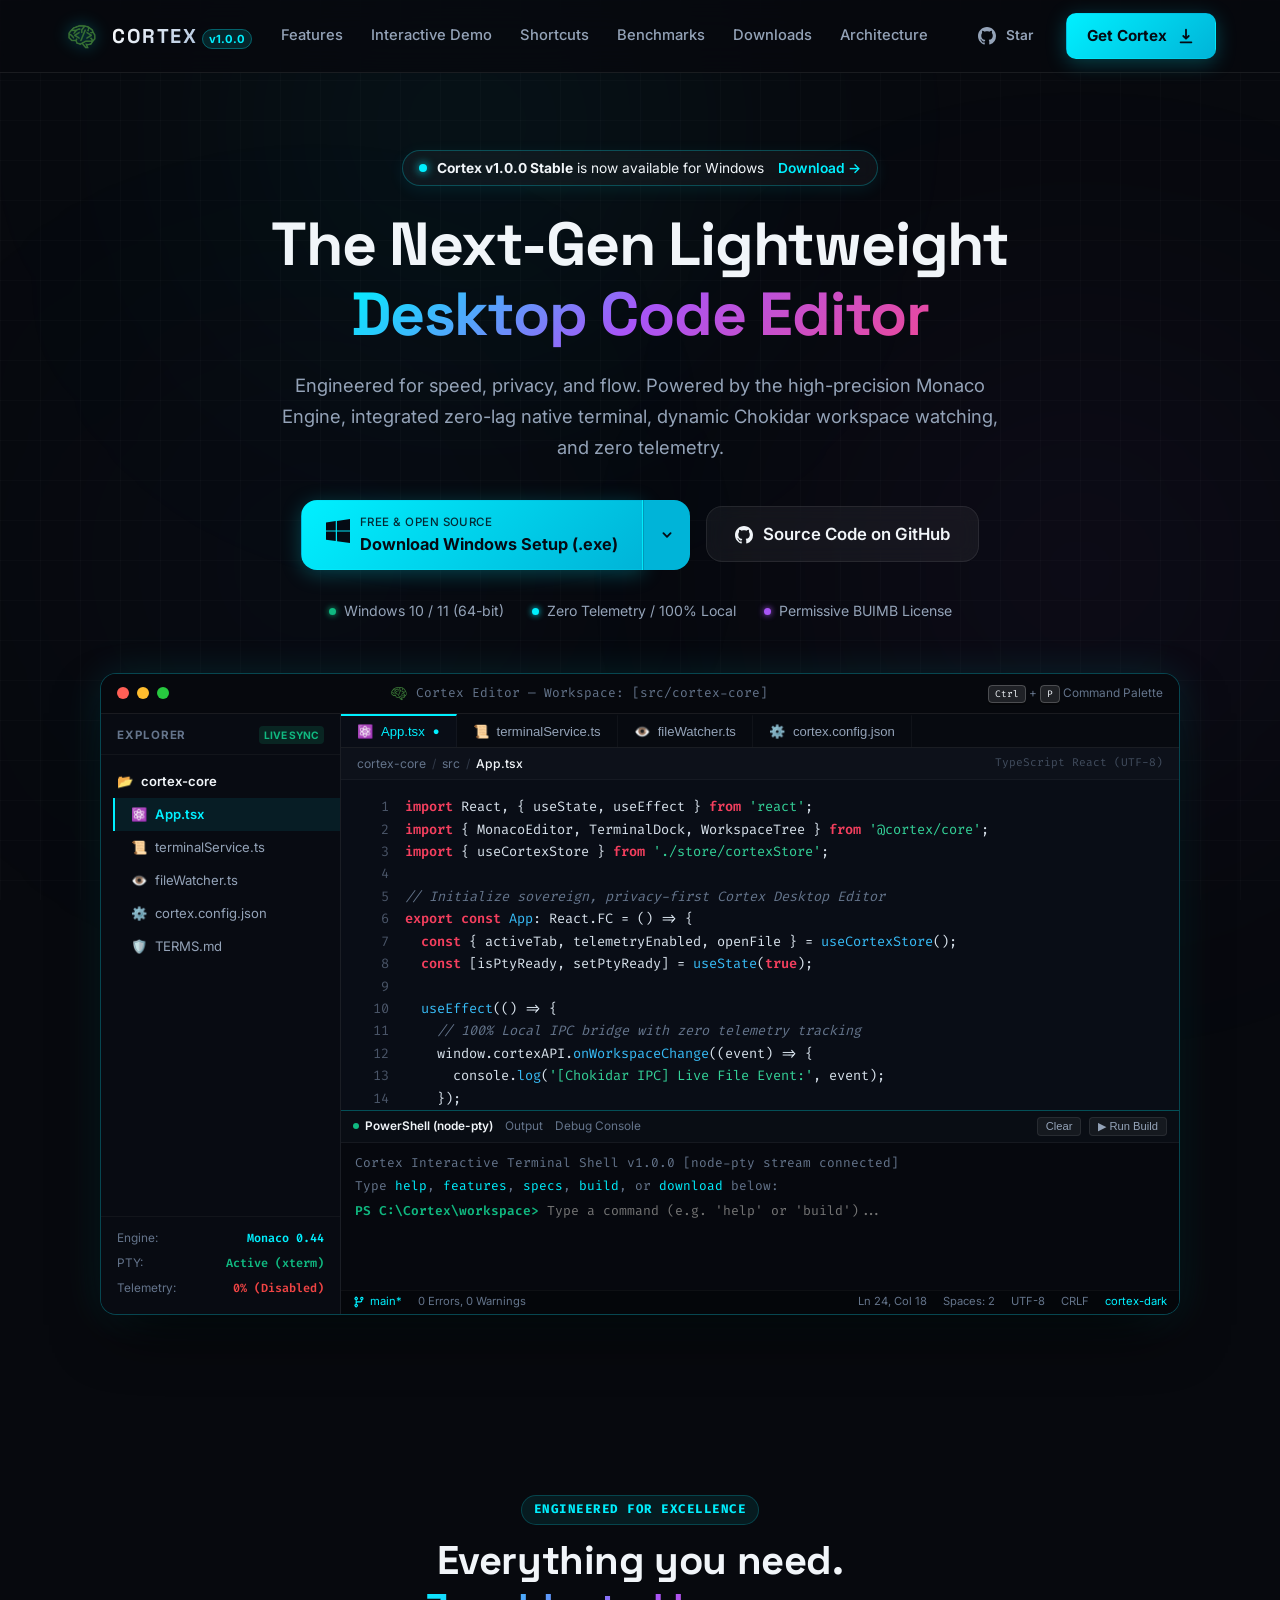
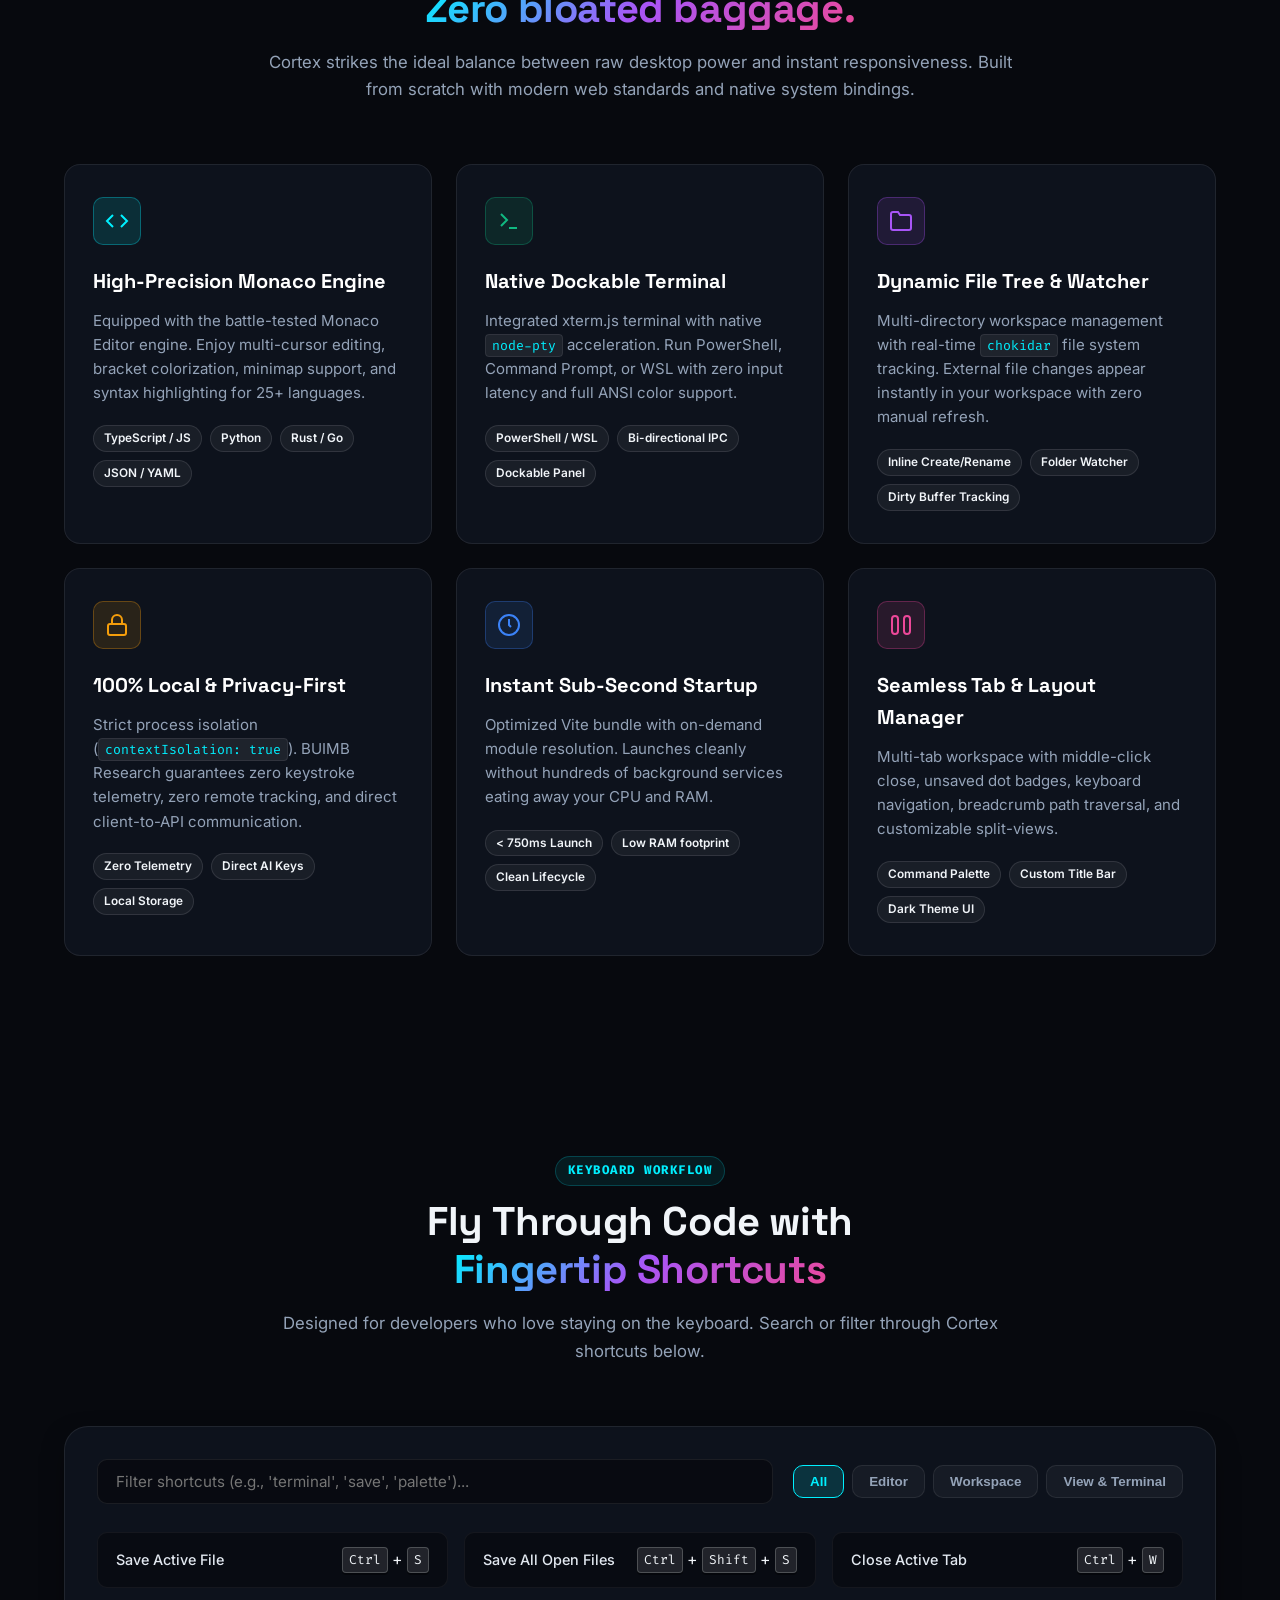
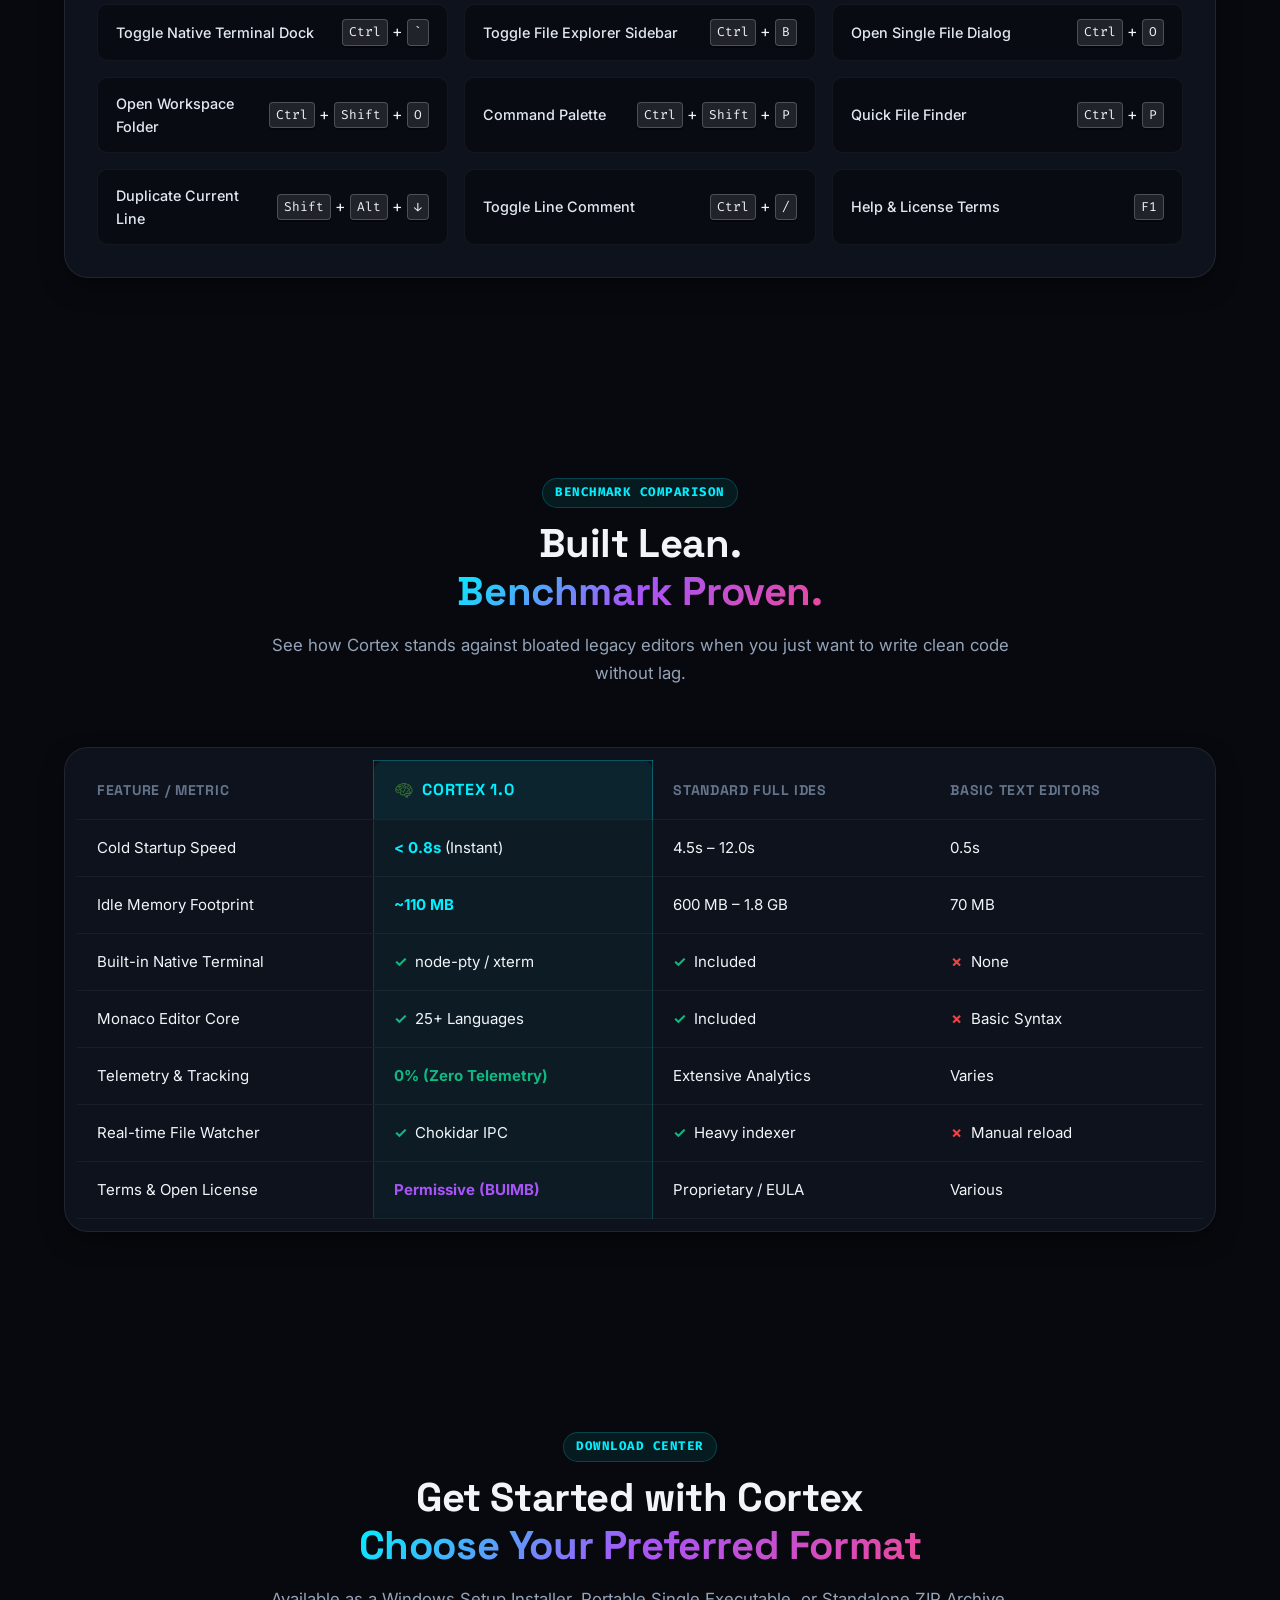
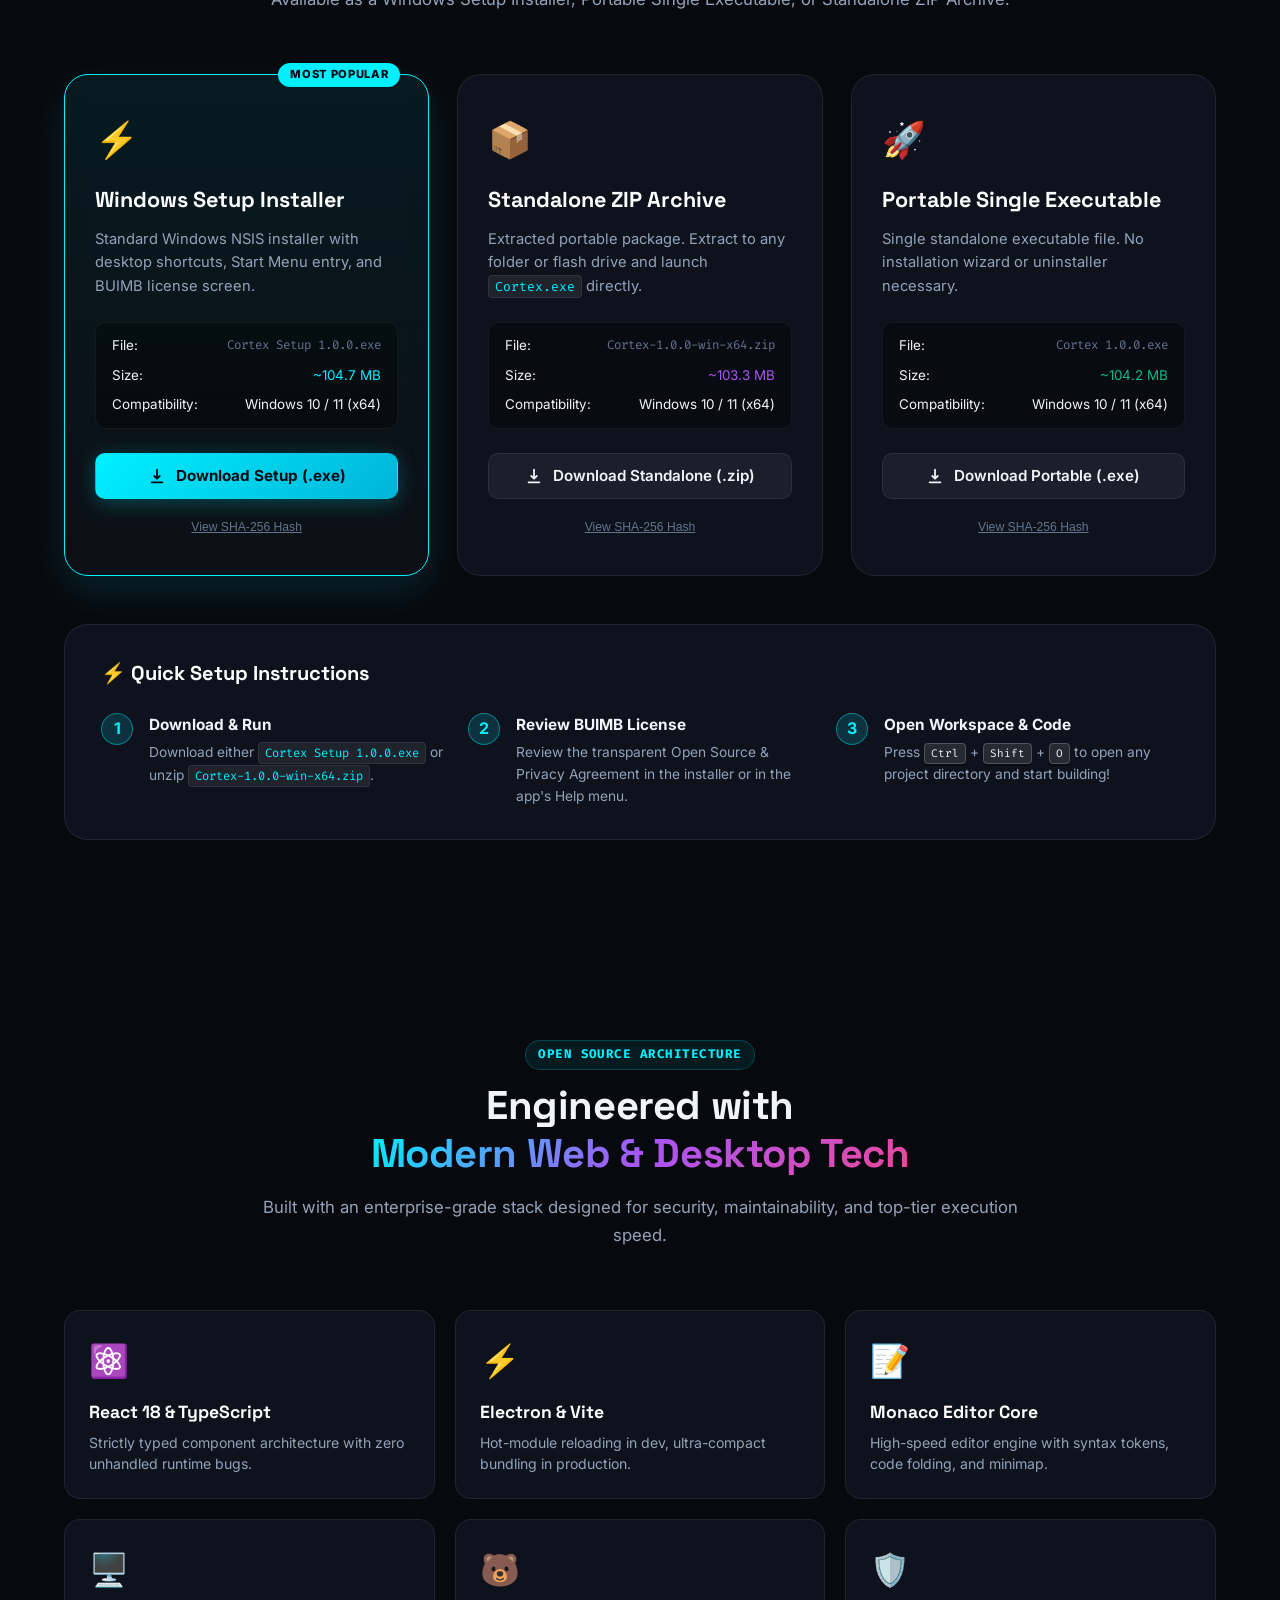
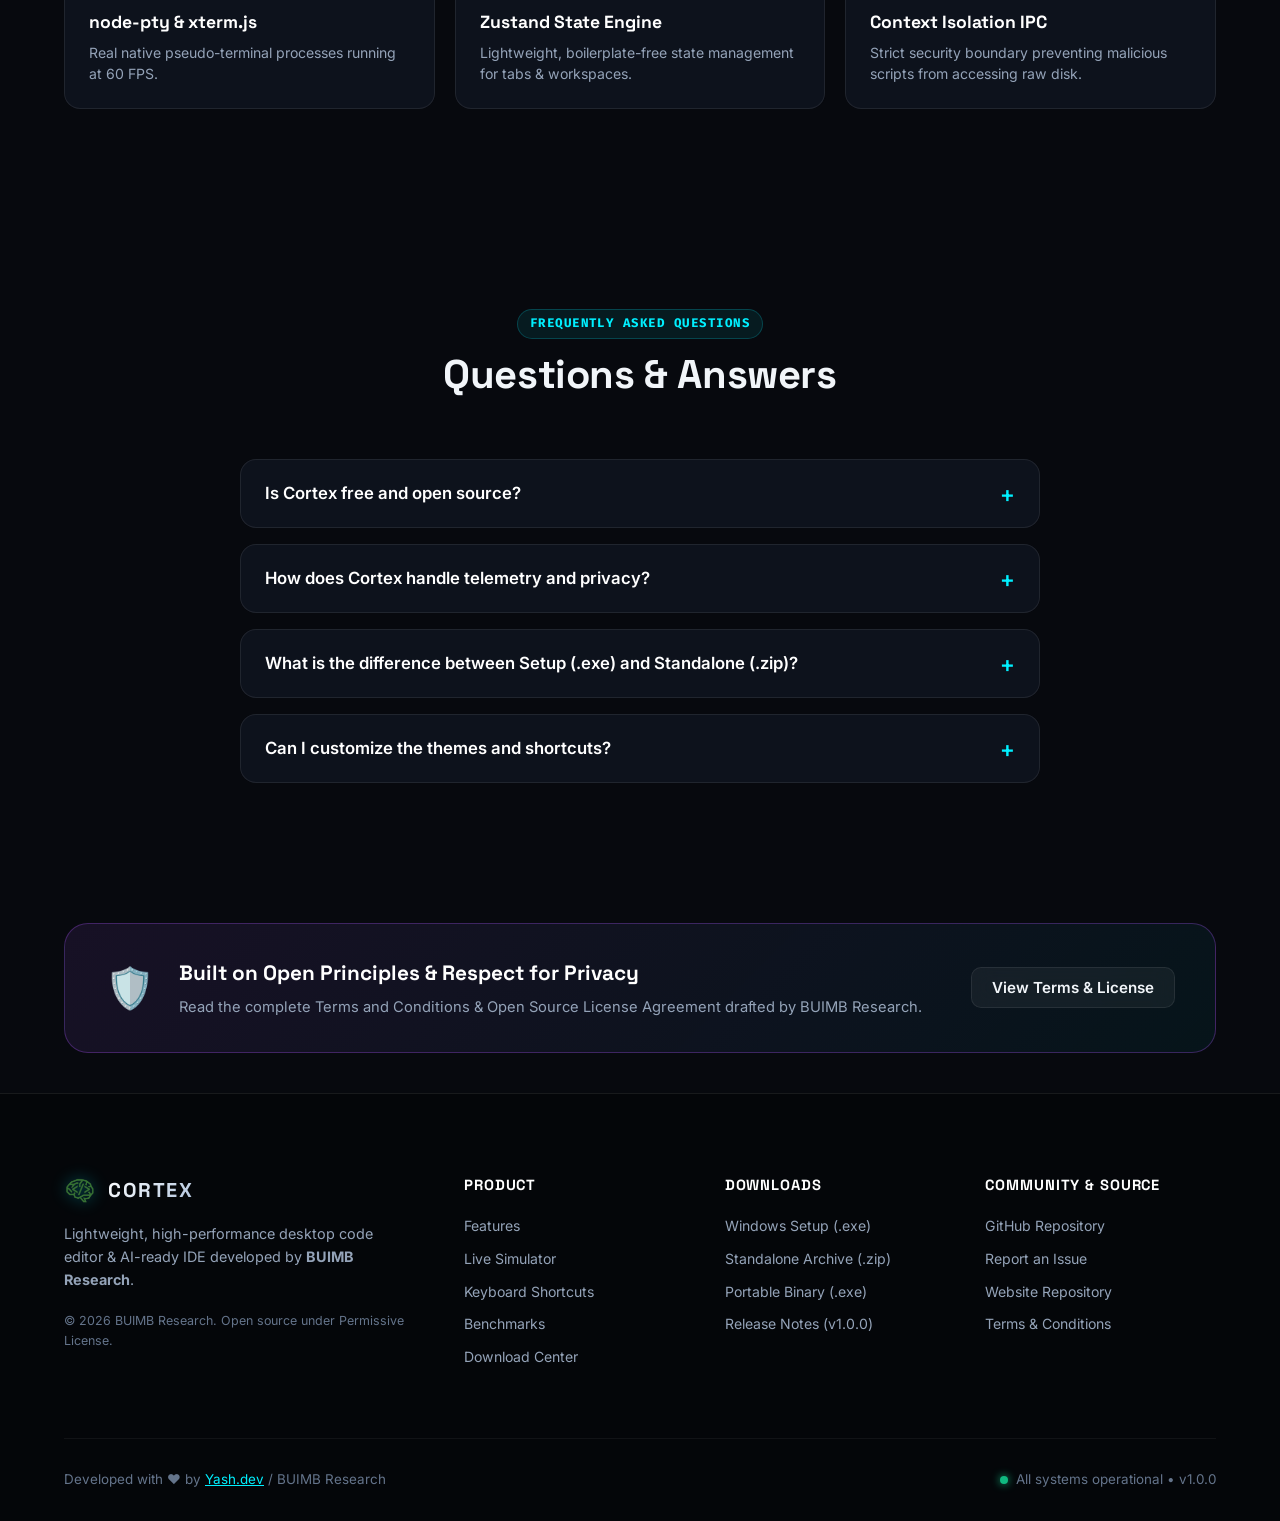
==== index.html @ d793598f "feat: initial commit of Cortex Code Editor landing page and download hub" ====
<!DOCTYPE html>
<html lang="en" class="scroll-smooth">
<head>
  <meta charset="UTF-8" />
  <meta name="viewport" content="width=device-width, initial-scale=1.0" />
  <title>Cortex Code Editor — Fast, Lightweight, Privacy-First Desktop IDE</title>
  <meta name="description" content="Cortex is a next-generation lightweight desktop code editor engineered with Monaco Editor, zero-lag native terminal, instant file watching, and zero telemetry." />
  <meta name="keywords" content="Cortex, Code Editor, IDE, Monaco Editor, Electron, React, TypeScript, Desktop Editor, Open Source, BUIMB Research" />
  <meta name="author" content="BUIMB Research / Yash.dev" />
  
  <!-- Open Graph / Social Media -->
  <meta property="og:type" content="website" />
  <meta property="og:title" content="Cortex Code Editor — Fast, Lightweight & Privacy-First" />
  <meta property="og:description" content="Experience instant load times, Monaco engine, native dockable terminal, and zero-telemetry local privacy." />
  <meta property="og:image" content="assets/logo.png" />
  <meta name="twitter:card" content="summary_large_image" />
  <meta name="twitter:title" content="Cortex Code Editor" />
  <meta name="twitter:description" content="Next-generation lightweight code editor engineered with Monaco and native terminal." />
  
  <link rel="icon" type="image/x-icon" href="assets/favicon.ico" />
  <link rel="icon" type="image/png" href="assets/logo.png" />
  
  <!-- Google Fonts -->
  <link rel="preconnect" href="https://fonts.googleapis.com" />
  <link rel="preconnect" href="https://fonts.gstatic.com" crossorigin />
  <link href="https://fonts.googleapis.com/css2?family=Fira+Code:wght@400;500;600&family=Inter:wght@300;400;500;600;700;800;900&family=Space+Grotesk:wght@500;700&display=swap" rel="stylesheet" />
  
  <link rel="stylesheet" href="style.css" />
</head>
<body class="bg-dark text-slate">

  <!-- Ambient Glow & Cyber Grid -->
  <div class="ambient-glow glow-1"></div>
  <div class="ambient-glow glow-2"></div>
  <div class="ambient-glow glow-3"></div>
  <div class="cyber-grid-overlay"></div>

  <!-- Navbar -->
  <header class="site-header" id="header">
    <div class="container nav-container">
      <a href="#" class="brand-link" id="brand-logo">
        <div class="brand-icon-wrapper">
          <img src="assets/logo.png" alt="Cortex Logo" class="brand-logo-img" />
          <div class="brand-glow-ring"></div>
        </div>
        <div class="brand-text">
          <span class="brand-title">CORTEX</span>
          <span class="brand-badge">v1.0.0</span>
        </div>
      </a>

      <nav class="nav-menu" id="nav-menu">
        <a href="#features" class="nav-item">Features</a>
        <a href="#demo" class="nav-item">Interactive Demo</a>
        <a href="#shortcuts" class="nav-item">Shortcuts</a>
        <a href="#comparison" class="nav-item">Benchmarks</a>
        <a href="#downloads" class="nav-item">Downloads</a>
        <a href="#docs" class="nav-item">Architecture</a>
      </nav>

      <div class="nav-actions">
        <a href="https://github.com/yash245-code/Cortex" target="_blank" rel="noopener noreferrer" class="btn btn-ghost btn-icon" title="View GitHub Repository" id="nav-github-btn">
          <svg class="icon" viewBox="0 0 24 24" fill="currentColor">
            <path d="M12 0C5.37 0 0 5.37 0 12c0 5.31 3.435 9.795 8.205 11.385.6.105.825-.255.825-.57 0-.285-.015-1.23-.015-2.235-3.015.555-3.795-.735-4.035-1.41-.135-.345-.72-1.41-1.23-1.695-.42-.225-1.02-.78-.015-.795.945-.015 1.62.87 1.845 1.23 1.08 1.815 2.805 1.305 3.495.99.105-.78.42-1.305.765-1.605-2.67-.3-5.46-1.335-5.46-5.925 0-1.305.465-2.385 1.23-3.225-.12-.3-.54-1.53.12-3.18 0 0 1.005-.315 3.3 1.23.96-.27 1.98-.405 3-.405s2.04.135 3 .405c2.295-1.56 3.3-1.23 3.3-1.23.66 1.65.24 2.88.12 3.18.765.84 1.23 1.905 1.23 3.225 0 4.605-2.805 5.625-5.475 5.925.435.375.81 1.095.81 2.22 0 1.605-.015 2.895-.015 3.3 0 .315.225.69.825.57A12.02 12.02 0 0024 12c0-6.63-5.37-12-12-12z"/>
          </svg>
          <span class="github-star-count" id="nav-star-label">Star</span>
        </a>
        <a href="#downloads" class="btn btn-primary btn-glow" id="nav-download-cta">
          <span>Get Cortex</span>
          <svg class="icon arrow-icon" viewBox="0 0 20 20" fill="currentColor">
            <path fill-rule="evenodd" d="M3 17a1 1 0 011-1h12a1 1 0 110 2H4a1 1 0 01-1-1zm3.293-7.707a1 1 0 011.414 0L9 10.586V3a1 1 0 112 0v7.586l1.293-1.293a1 1 0 111.414 1.414l-3 3a1 1 0 01-1.414 0l-3-3a1 1 0 010-1.414z" clip-rule="evenodd" />
          </svg>
        </a>
        <button class="mobile-toggle" id="mobile-toggle" aria-label="Toggle Navigation">
          <span></span><span></span><span></span>
        </button>
      </div>
    </div>
  </header>

  <!-- Hero Section -->
  <section class="hero-section" id="hero">
    <div class="container hero-container">
      
      <div class="hero-badge-wrap">
        <div class="pill-badge" id="hero-pill">
          <span class="pill-pulse"></span>
          <span class="pill-text"><strong>Cortex v1.0.0 Stable</strong> is now available for Windows</span>
          <a href="#downloads" class="pill-arrow">Download &rarr;</a>
        </div>
      </div>

      <h1 class="hero-title">
        The Next-Gen Lightweight <br />
        <span class="gradient-text">Desktop Code Editor</span>
      </h1>

      <p class="hero-subtitle">
        Engineered for speed, privacy, and flow. Powered by the high-precision Monaco Engine, integrated zero-lag native terminal, dynamic Chokidar workspace watching, and zero telemetry.
      </p>

      <!-- Primary Action Buttons -->
      <div class="hero-cta-group">
        <div class="download-dropdown-wrapper">
          <a href="https://github.com/yash245-code/Cortex/releases/download/v1.0.0/Cortex.Setup.1.0.0.exe" class="btn btn-primary btn-xl btn-glow-lg" id="hero-setup-download" download>
            <div class="btn-icon-box">
              <svg viewBox="0 0 24 24" fill="currentColor" class="icon-win">
                <path d="M0 3.449L9.75 2.1v9.451H0m10.949-9.602L24 0v11.4H10.949M0 12.6h9.75v9.451L0 20.699M10.949 12.6H24V24l-12.9-1.801"/>
              </svg>
            </div>
            <div class="btn-label-group">
              <span class="btn-subtext">Free &amp; Open Source</span>
              <span class="btn-maintext">Download Windows Setup (.exe)</span>
            </div>
          </a>
          <button class="dropdown-trigger-btn" id="hero-dropdown-trigger" title="More download options">
            <svg viewBox="0 0 20 20" fill="currentColor"><path fill-rule="evenodd" d="M5.293 7.293a1 1 0 011.414 0L10 10.586l3.293-3.293a1 1 0 111.414 1.414l-4 4a1 1 0 01-1.414 0l-4-4a1 1 0 010-1.414z" clip-rule="evenodd" /></svg>
          </button>

          <!-- Dropdown Menu -->
          <div class="download-dropdown-menu" id="hero-dropdown-menu">
            <a href="https://github.com/yash245-code/Cortex/releases/download/v1.0.0/Cortex.Setup.1.0.0.exe" class="dropdown-option" download>
              <div class="opt-icon">⚡</div>
              <div class="opt-details">
                <span class="opt-title">Windows Installer (.exe) <span class="badge-rec">Recommended</span></span>
                <span class="opt-meta">Full desktop integration with Terms installer • ~104 MB</span>
              </div>
            </a>
            <a href="https://github.com/yash245-code/Cortex/releases/download/v1.0.0/Cortex-1.0.0-win-x64.zip" class="dropdown-option" download>
              <div class="opt-icon">📦</div>
              <div class="opt-details">
                <span class="opt-title">Windows Standalone Archive (.zip)</span>
                <span class="opt-meta">No setup needed. Extract and run anywhere • ~103 MB</span>
              </div>
            </a>
            <a href="https://github.com/yash245-code/Cortex/releases/download/v1.0.0/Cortex.1.0.0.exe" class="dropdown-option" download>
              <div class="opt-icon">🚀</div>
              <div class="opt-details">
                <span class="opt-title">Windows Portable (.exe)</span>
                <span class="opt-meta">Single executable file, zero installation • ~104 MB</span>
              </div>
            </a>
          </div>
        </div>

        <a href="https://github.com/yash245-code/Cortex" target="_blank" rel="noopener noreferrer" class="btn btn-secondary btn-xl" id="hero-gh-btn">
          <svg class="icon" viewBox="0 0 24 24" fill="currentColor">
            <path d="M12 0C5.37 0 0 5.37 0 12c0 5.31 3.435 9.795 8.205 11.385.6.105.825-.255.825-.57 0-.285-.015-1.23-.015-2.235-3.015.555-3.795-.735-4.035-1.41-.135-.345-.72-1.41-1.23-1.695-.42-.225-1.02-.78-.015-.795.945-.015 1.62.87 1.845 1.23 1.08 1.815 2.805 1.305 3.495.99.105-.78.42-1.305.765-1.605-2.67-.3-5.46-1.335-5.46-5.925 0-1.305.465-2.385 1.23-3.225-.12-.3-.54-1.53.12-3.18 0 0 1.005-.315 3.3 1.23.96-.27 1.98-.405 3-.405s2.04.135 3 .405c2.295-1.56 3.3-1.23 3.3-1.23.66 1.65.24 2.88.12 3.18.765.84 1.23 1.905 1.23 3.225 0 4.605-2.805 5.625-5.475 5.925.435.375.81 1.095.81 2.22 0 1.605-.015 2.895-.015 3.3 0 .315.225.69.825.57A12.02 12.02 0 0024 12c0-6.63-5.37-12-12-12z"/>
          </svg>
          <span>Source Code on GitHub</span>
        </a>
      </div>

      <!-- Quick Specs Meta -->
      <div class="hero-specs-row">
        <div class="spec-item">
          <span class="spec-dot green"></span>
          <span>Windows 10 / 11 (64-bit)</span>
        </div>
        <div class="spec-item">
          <span class="spec-dot cyan"></span>
          <span>Zero Telemetry / 100% Local</span>
        </div>
        <div class="spec-item">
          <span class="spec-dot purple"></span>
          <span>Permissive BUIMB License</span>
        </div>
      </div>

      <!-- Interactive Code Editor Simulator Mockup -->
      <div class="simulator-wrapper" id="demo">
        <div class="simulator-window">
          
          <!-- Mock Window Title Bar -->
          <div class="sim-titlebar">
            <div class="sim-controls">
              <span class="sim-btn close"></span>
              <span class="sim-btn min"></span>
              <span class="sim-btn max"></span>
            </div>
            <div class="sim-brand">
              <img src="assets/logo.png" alt="Cortex" class="sim-logo" />
              <span class="sim-appname">Cortex Editor — Workspace: [src/cortex-core]</span>
            </div>
            <div class="sim-quick-actions">
              <span class="sim-shortcut-badge"><kbd>Ctrl</kbd> + <kbd>P</kbd> Command Palette</span>
            </div>
          </div>

          <!-- Mock Editor Workspace Layout -->
          <div class="sim-body">
            
            <!-- Mock Sidebar -->
            <div class="sim-sidebar">
              <div class="sidebar-header">
                <span class="sidebar-title">EXPLORER</span>
                <span class="sidebar-badge">LIVE SYNC</span>
              </div>
              <div class="tree-root">
                <div class="tree-folder open">
                  <span class="folder-icon">📂</span>
                  <span class="folder-name">cortex-core</span>
                </div>
                <div class="tree-children">
                  <div class="tree-file active" data-file="app-tsx">
                    <span class="file-icon tsx">⚛️</span>
                    <span class="file-name">App.tsx</span>
                  </div>
                  <div class="tree-file" data-file="terminal-ts">
                    <span class="file-icon ts">📜</span>
                    <span class="file-name">terminalService.ts</span>
                  </div>
                  <div class="tree-file" data-file="chokidar-ts">
                    <span class="file-icon ts">👁️</span>
                    <span class="file-name">fileWatcher.ts</span>
                  </div>
                  <div class="tree-file" data-file="cortex-config">
                    <span class="file-icon json">⚙️</span>
                    <span class="file-name">cortex.config.json</span>
                  </div>
                  <div class="tree-file" data-file="terms-md">
                    <span class="file-icon md">🛡️</span>
                    <span class="file-name">TERMS.md</span>
                  </div>
                </div>
              </div>

              <div class="sidebar-stats">
                <div class="stat-row">
                  <span>Engine:</span>
                  <span class="stat-val cyan">Monaco 0.44</span>
                </div>
                <div class="stat-row">
                  <span>PTY:</span>
                  <span class="stat-val green">Active (xterm)</span>
                </div>
                <div class="stat-row">
                  <span>Telemetry:</span>
                  <span class="stat-val red">0% (Disabled)</span>
                </div>
              </div>
            </div>

            <!-- Mock Main Editor Column -->
            <div class="sim-main-col">
              
              <!-- Tab Bar -->
              <div class="sim-tabs" id="sim-tabs-container">
                <button class="sim-tab active" data-tab="app-tsx">
                  <span class="tab-icon">⚛️</span>
                  <span class="tab-label">App.tsx</span>
                  <span class="tab-dirty">●</span>
                </button>
                <button class="sim-tab" data-tab="terminal-ts">
                  <span class="tab-icon">📜</span>
                  <span class="tab-label">terminalService.ts</span>
                </button>
                <button class="sim-tab" data-tab="chokidar-ts">
                  <span class="tab-icon">👁️</span>
                  <span class="tab-label">fileWatcher.ts</span>
                </button>
                <button class="sim-tab" data-tab="cortex-config">
                  <span class="tab-icon">⚙️</span>
                  <span class="tab-label">cortex.config.json</span>
                </button>
              </div>

              <!-- Breadcrumb Bar -->
              <div class="sim-breadcrumbs">
                <span>cortex-core</span>
                <span class="bc-sep">/</span>
                <span>src</span>
                <span class="bc-sep">/</span>
                <span class="bc-active" id="bc-filename">App.tsx</span>
                <span class="bc-line-tag">TypeScript React (UTF-8)</span>
              </div>

              <!-- Code View Container -->
              <div class="sim-editor-content" id="sim-code-display">
                <!-- Injected via JavaScript -->
              </div>

              <!-- Dockable Terminal Panel -->
              <div class="sim-terminal-dock" id="sim-terminal">
                <div class="term-header">
                  <div class="term-tabs">
                    <span class="term-tab active">
                      <span class="term-status-dot"></span>
                      <span>PowerShell (node-pty)</span>
                    </span>
                    <span class="term-tab">Output</span>
                    <span class="term-tab">Debug Console</span>
                  </div>
                  <div class="term-actions">
                    <button class="term-btn" id="term-clear-btn" title="Clear terminal">Clear</button>
                    <button class="term-btn" id="term-run-build-btn" title="Run quick test">▶ Run Build</button>
                  </div>
                </div>
                <div class="term-body" id="sim-term-output">
                  <div class="term-line banner">Cortex Interactive Terminal Shell v1.0.0 [node-pty stream connected]</div>
                  <div class="term-line banner">Type <span class="cyan">help</span>, <span class="cyan">features</span>, <span class="cyan">specs</span>, <span class="cyan">build</span>, or <span class="cyan">download</span> below:</div>
                  <div class="term-log-entries" id="term-log-entries"></div>
                  <div class="term-input-row">
                    <span class="term-prompt">PS C:\Cortex\workspace&gt;</span>
                    <input type="text" id="term-input" class="term-input" placeholder="Type a command (e.g. 'help' or 'build')..." autocomplete="off" spellcheck="false" />
                  </div>
                </div>
              </div>

              <!-- Status Bar -->
              <div class="sim-statusbar">
                <div class="sb-left">
                  <span class="sb-item git-branch"><svg viewBox="0 0 16 16" width="12" height="12" fill="currentColor"><path fill-rule="evenodd" d="M11.75 2.5a.75.75 0 100 1.5.75.75 0 000-1.5zm-2.25.75a2.25 2.25 0 113 2.122V6A2.5 2.5 0 0110 8.5H6a1 1 0 00-1 1v1.128a2.251 2.251 0 11-1.5 0V5.372a2.25 2.25 0 111.5 0v1.836A2.492 2.492 0 016 7h4a1 1 0 001-1v-.628A2.25 2.25 0 019.5 3.25zM4.25 12a.75.75 0 100 1.5.75.75 0 000-1.5zM3.5 3.25a.75.75 0 111.5 0 .75.75 0 01-1.5 0z"/></svg> main*</span>
                  <span class="sb-item">0 Errors, 0 Warnings</span>
                </div>
                <div class="sb-right">
                  <span class="sb-item" id="sb-pos">Ln 24, Col 18</span>
                  <span class="sb-item">Spaces: 2</span>
                  <span class="sb-item">UTF-8</span>
                  <span class="sb-item">CRLF</span>
                  <span class="sb-item cyan">cortex-dark</span>
                </div>
              </div>

            </div>
          </div>
        </div>
      </div>

    </div>
  </section>

  <!-- Feature Grid Section -->
  <section class="features-section" id="features">
    <div class="container">
      <div class="section-header text-center">
        <span class="section-tag">ENGINEERED FOR EXCELLENCE</span>
        <h2 class="section-title">Everything you need. <br /><span class="gradient-text">Zero bloated baggage.</span></h2>
        <p class="section-subtitle">
          Cortex strikes the ideal balance between raw desktop power and instant responsiveness. Built from scratch with modern web standards and native system bindings.
        </p>
      </div>

      <div class="features-grid">
        
        <!-- Card 1 -->
        <div class="feature-card">
          <div class="card-glow-bg"></div>
          <div class="feature-icon-box cyan">
            <svg viewBox="0 0 24 24" fill="none" stroke="currentColor" stroke-width="2">
              <polyline points="16 18 22 12 16 6"></polyline>
              <polyline points="8 6 2 12 8 18"></polyline>
            </svg>
          </div>
          <h3 class="feature-title">High-Precision Monaco Engine</h3>
          <p class="feature-desc">
            Equipped with the battle-tested Monaco Editor engine. Enjoy multi-cursor editing, bracket colorization, minimap support, and syntax highlighting for 25+ languages.
          </p>
          <ul class="feature-pills">
            <li>TypeScript / JS</li>
            <li>Python</li>
            <li>Rust / Go</li>
            <li>JSON / YAML</li>
          </ul>
        </div>

        <!-- Card 2 -->
        <div class="feature-card">
          <div class="card-glow-bg"></div>
          <div class="feature-icon-box green">
            <svg viewBox="0 0 24 24" fill="none" stroke="currentColor" stroke-width="2">
              <polyline points="4 17 10 11 4 5"></polyline>
              <line x1="12" y1="19" x2="20" y2="19"></line>
            </svg>
          </div>
          <h3 class="feature-title">Native Dockable Terminal</h3>
          <p class="feature-desc">
            Integrated xterm.js terminal with native <code class="inline-code">node-pty</code> acceleration. Run PowerShell, Command Prompt, or WSL with zero input latency and full ANSI color support.
          </p>
          <ul class="feature-pills">
            <li>PowerShell / WSL</li>
            <li>Bi-directional IPC</li>
            <li>Dockable Panel</li>
          </ul>
        </div>

        <!-- Card 3 -->
        <div class="feature-card">
          <div class="card-glow-bg"></div>
          <div class="feature-icon-box purple">
            <svg viewBox="0 0 24 24" fill="none" stroke="currentColor" stroke-width="2">
              <path d="M22 19a2 2 0 0 1-2 2H4a2 2 0 0 1-2-2V5a2 2 0 0 1 2-2h5l2 3h9a2 2 0 0 1 2 2z"></path>
            </svg>
          </div>
          <h3 class="feature-title">Dynamic File Tree &amp; Watcher</h3>
          <p class="feature-desc">
            Multi-directory workspace management with real-time <code class="inline-code">chokidar</code> file system tracking. External file changes appear instantly in your workspace with zero manual refresh.
          </p>
          <ul class="feature-pills">
            <li>Inline Create/Rename</li>
            <li>Folder Watcher</li>
            <li>Dirty Buffer Tracking</li>
          </ul>
        </div>

        <!-- Card 4 -->
        <div class="feature-card">
          <div class="card-glow-bg"></div>
          <div class="feature-icon-box amber">
            <svg viewBox="0 0 24 24" fill="none" stroke="currentColor" stroke-width="2">
              <rect x="3" y="11" width="18" height="11" rx="2" ry="2"></rect>
              <path d="M7 11V7a5 5 0 0 1 10 0v4"></path>
            </svg>
          </div>
          <h3 class="feature-title">100% Local &amp; Privacy-First</h3>
          <p class="feature-desc">
            Strict process isolation (<code class="inline-code">contextIsolation: true</code>). BUIMB Research guarantees zero keystroke telemetry, zero remote tracking, and direct client-to-API communication.
          </p>
          <ul class="feature-pills">
            <li>Zero Telemetry</li>
            <li>Direct AI Keys</li>
            <li>Local Storage</li>
          </ul>
        </div>

        <!-- Card 5 -->
        <div class="feature-card">
          <div class="card-glow-bg"></div>
          <div class="feature-icon-box blue">
            <svg viewBox="0 0 24 24" fill="none" stroke="currentColor" stroke-width="2">
              <circle cx="12" cy="12" r="10"></circle>
              <polyline points="12 6 12 12 14 14"></polyline>
            </svg>
          </div>
          <h3 class="feature-title">Instant Sub-Second Startup</h3>
          <p class="feature-desc">
            Optimized Vite bundle with on-demand module resolution. Launches cleanly without hundreds of background services eating away your CPU and RAM.
          </p>
          <ul class="feature-pills">
            <li>&lt; 750ms Launch</li>
            <li>Low RAM footprint</li>
            <li>Clean Lifecycle</li>
          </ul>
        </div>

        <!-- Card 6 -->
        <div class="feature-card">
          <div class="card-glow-bg"></div>
          <div class="feature-icon-box pink">
            <svg viewBox="0 0 24 24" fill="none" stroke="currentColor" stroke-width="2">
              <path d="M18 3a3 3 0 0 0-3 3v12a3 3 0 0 0 3 3 3 3 0 0 0 3-3V6a3 3 0 0 0-3-3z"></path>
              <path d="M6 3a3 3 0 0 0-3 3v12a3 3 0 0 0 3 3 3 3 0 0 0 3-3V6a3 3 0 0 0-3-3z"></path>
            </svg>
          </div>
          <h3 class="feature-title">Seamless Tab &amp; Layout Manager</h3>
          <p class="feature-desc">
            Multi-tab workspace with middle-click close, unsaved dot badges, keyboard navigation, breadcrumb path traversal, and customizable split-views.
          </p>
          <ul class="feature-pills">
            <li>Command Palette</li>
            <li>Custom Title Bar</li>
            <li>Dark Theme UI</li>
          </ul>
        </div>

      </div>
    </div>
  </section>

  <!-- Interactive Shortcuts Section -->
  <section class="shortcuts-section" id="shortcuts">
    <div class="container">
      <div class="section-header text-center">
        <span class="section-tag">KEYBOARD WORKFLOW</span>
        <h2 class="section-title">Fly Through Code with <br /><span class="gradient-text">Fingertip Shortcuts</span></h2>
        <p class="section-subtitle">
          Designed for developers who love staying on the keyboard. Search or filter through Cortex shortcuts below.
        </p>
      </div>

      <div class="shortcuts-box">
        <div class="shortcuts-filter-bar">
          <input type="text" id="shortcut-search-input" class="shortcut-search" placeholder="Filter shortcuts (e.g., 'terminal', 'save', 'palette')..." />
          <div class="shortcut-tags">
            <button class="filter-btn active" data-cat="all">All</button>
            <button class="filter-btn" data-cat="editor">Editor</button>
            <button class="filter-btn" data-cat="workspace">Workspace</button>
            <button class="filter-btn" data-cat="view">View &amp; Terminal</button>
          </div>
        </div>

        <div class="shortcuts-grid" id="shortcuts-grid">
          <!-- Populated via JS -->
        </div>
      </div>
    </div>
  </section>

  <!-- Performance Benchmark Comparison Section -->
  <section class="comparison-section" id="comparison">
    <div class="container">
      <div class="section-header text-center">
        <span class="section-tag">BENCHMARK COMPARISON</span>
        <h2 class="section-title">Built Lean. <br /><span class="gradient-text">Benchmark Proven.</span></h2>
        <p class="section-subtitle">
          See how Cortex stands against bloated legacy editors when you just want to write clean code without lag.
        </p>
      </div>

      <div class="table-responsive">
        <table class="comparison-table">
          <thead>
            <tr>
              <th>Feature / Metric</th>
              <th class="highlight-th">
                <div class="th-brand">
                  <img src="assets/logo.png" alt="Cortex" width="20" />
                  <span>Cortex 1.0</span>
                </div>
              </th>
              <th>Standard Full IDEs</th>
              <th>Basic Text Editors</th>
            </tr>
          </thead>
          <tbody>
            <tr>
              <td>Cold Startup Speed</td>
              <td class="highlight-td"><strong class="cyan">&lt; 0.8s</strong> (Instant)</td>
              <td>4.5s – 12.0s</td>
              <td>0.5s</td>
            </tr>
            <tr>
              <td>Idle Memory Footprint</td>
              <td class="highlight-td"><strong class="cyan">~110 MB</strong></td>
              <td>600 MB – 1.8 GB</td>
              <td>70 MB</td>
            </tr>
            <tr>
              <td>Built-in Native Terminal</td>
              <td class="highlight-td"><span class="check-icon">✓</span> node-pty / xterm</td>
              <td><span class="check-icon">✓</span> Included</td>
              <td><span class="cross-icon">✗</span> None</td>
            </tr>
            <tr>
              <td>Monaco Editor Core</td>
              <td class="highlight-td"><span class="check-icon">✓</span> 25+ Languages</td>
              <td><span class="check-icon">✓</span> Included</td>
              <td><span class="cross-icon">✗</span> Basic Syntax</td>
            </tr>
            <tr>
              <td>Telemetry &amp; Tracking</td>
              <td class="highlight-td"><strong class="green">0% (Zero Telemetry)</strong></td>
              <td>Extensive Analytics</td>
              <td>Varies</td>
            </tr>
            <tr>
              <td>Real-time File Watcher</td>
              <td class="highlight-td"><span class="check-icon">✓</span> Chokidar IPC</td>
              <td><span class="check-icon">✓</span> Heavy indexer</td>
              <td><span class="cross-icon">✗</span> Manual reload</td>
            </tr>
            <tr>
              <td>Terms &amp; Open License</td>
              <td class="highlight-td"><strong class="purple">Permissive (BUIMB)</strong></td>
              <td>Proprietary / EULA</td>
              <td>Various</td>
            </tr>
          </tbody>
        </table>
      </div>
    </div>
  </section>

  <!-- Downloads Section -->
  <section class="downloads-section" id="downloads">
    <div class="container">
      <div class="section-header text-center">
        <span class="section-tag">DOWNLOAD CENTER</span>
        <h2 class="section-title">Get Started with Cortex <br /><span class="gradient-text">Choose Your Preferred Format</span></h2>
        <p class="section-subtitle">
          Available as a Windows Setup Installer, Portable Single Executable, or Standalone ZIP Archive.
        </p>
      </div>

      <div class="downloads-cards-grid">
        
        <!-- Option 1: Setup Installer -->
        <div class="download-card featured">
          <div class="card-featured-badge">MOST POPULAR</div>
          <div class="dl-card-icon">⚡</div>
          <h3 class="dl-title">Windows Setup Installer</h3>
          <p class="dl-desc">Standard Windows NSIS installer with desktop shortcuts, Start Menu entry, and BUIMB license screen.</p>
          
          <div class="dl-meta-box">
            <div class="dl-meta-row"><span>File:</span> <code class="mono-tag">Cortex Setup 1.0.0.exe</code></div>
            <div class="dl-meta-row"><span>Size:</span> <span class="cyan">~104.7 MB</span></div>
            <div class="dl-meta-row"><span>Compatibility:</span> <span>Windows 10 / 11 (x64)</span></div>
          </div>

          <a href="https://github.com/yash245-code/Cortex/releases/download/v1.0.0/Cortex.Setup.1.0.0.exe" class="btn btn-primary btn-block btn-glow" download id="download-setup-btn">
            <svg class="icon" viewBox="0 0 20 20" fill="currentColor"><path fill-rule="evenodd" d="M3 17a1 1 0 011-1h12a1 1 0 110 2H4a1 1 0 01-1-1zm3.293-7.707a1 1 0 011.414 0L9 10.586V3a1 1 0 112 0v7.586l1.293-1.293a1 1 0 111.414 1.414l-3 3a1 1 0 01-1.414 0l-3-3a1 1 0 010-1.414z" clip-rule="evenodd"/></svg>
            <span>Download Setup (.exe)</span>
          </a>

          <div class="hash-toggle-wrap">
            <button class="hash-btn" data-target="hash-setup">View SHA-256 Hash</button>
            <div class="hash-box" id="hash-setup">
              <code>SHA256: 4f8d9b2e...cortex-setup-v1.0.0</code>
              <button class="copy-hash-btn" data-hash="cortex-setup-1.0.0-sha256">Copy</button>
            </div>
          </div>
        </div>

        <!-- Option 2: Standalone ZIP Archive -->
        <div class="download-card">
          <div class="dl-card-icon">📦</div>
          <h3 class="dl-title">Standalone ZIP Archive</h3>
          <p class="dl-desc">Extracted portable package. Extract to any folder or flash drive and launch <code class="inline-code">Cortex.exe</code> directly.</p>
          
          <div class="dl-meta-box">
            <div class="dl-meta-row"><span>File:</span> <code class="mono-tag">Cortex-1.0.0-win-x64.zip</code></div>
            <div class="dl-meta-row"><span>Size:</span> <span class="purple">~103.3 MB</span></div>
            <div class="dl-meta-row"><span>Compatibility:</span> <span>Windows 10 / 11 (x64)</span></div>
          </div>

          <a href="https://github.com/yash245-code/Cortex/releases/download/v1.0.0/Cortex-1.0.0-win-x64.zip" class="btn btn-secondary btn-block" download id="download-zip-btn">
            <svg class="icon" viewBox="0 0 20 20" fill="currentColor"><path fill-rule="evenodd" d="M3 17a1 1 0 011-1h12a1 1 0 110 2H4a1 1 0 01-1-1zm3.293-7.707a1 1 0 011.414 0L9 10.586V3a1 1 0 112 0v7.586l1.293-1.293a1 1 0 111.414 1.414l-3 3a1 1 0 01-1.414 0l-3-3a1 1 0 010-1.414z" clip-rule="evenodd"/></svg>
            <span>Download Standalone (.zip)</span>
          </a>

          <div class="hash-toggle-wrap">
            <button class="hash-btn" data-target="hash-zip">View SHA-256 Hash</button>
            <div class="hash-box" id="hash-zip">
              <code>SHA256: 7e2a1c8f...cortex-zip-v1.0.0</code>
              <button class="copy-hash-btn" data-hash="cortex-zip-1.0.0-sha256">Copy</button>
            </div>
          </div>
        </div>

        <!-- Option 3: Portable Executable -->
        <div class="download-card">
          <div class="dl-card-icon">🚀</div>
          <h3 class="dl-title">Portable Single Executable</h3>
          <p class="dl-desc">Single standalone executable file. No installation wizard or uninstaller necessary.</p>
          
          <div class="dl-meta-box">
            <div class="dl-meta-row"><span>File:</span> <code class="mono-tag">Cortex 1.0.0.exe</code></div>
            <div class="dl-meta-row"><span>Size:</span> <span class="green">~104.2 MB</span></div>
            <div class="dl-meta-row"><span>Compatibility:</span> <span>Windows 10 / 11 (x64)</span></div>
          </div>

          <a href="https://github.com/yash245-code/Cortex/releases/download/v1.0.0/Cortex.1.0.0.exe" class="btn btn-secondary btn-block" download id="download-portable-btn">
            <svg class="icon" viewBox="0 0 20 20" fill="currentColor"><path fill-rule="evenodd" d="M3 17a1 1 0 011-1h12a1 1 0 110 2H4a1 1 0 01-1-1zm3.293-7.707a1 1 0 011.414 0L9 10.586V3a1 1 0 112 0v7.586l1.293-1.293a1 1 0 111.414 1.414l-3 3a1 1 0 01-1.414 0l-3-3a1 1 0 010-1.414z" clip-rule="evenodd"/></svg>
            <span>Download Portable (.exe)</span>
          </a>

          <div class="hash-toggle-wrap">
            <button class="hash-btn" data-target="hash-portable">View SHA-256 Hash</button>
            <div class="hash-box" id="hash-portable">
              <code>SHA256: 9b1c4e7d...cortex-portable-v1.0.0</code>
              <button class="copy-hash-btn" data-hash="cortex-portable-1.0.0-sha256">Copy</button>
            </div>
          </div>
        </div>

      </div>

      <!-- Quick Install Guide Card -->
      <div class="install-guide-card">
        <div class="guide-header">
          <h3>⚡ Quick Setup Instructions</h3>
        </div>
        <div class="guide-steps">
          <div class="guide-step">
            <div class="step-num">1</div>
            <div class="step-body">
              <strong>Download &amp; Run</strong>
              <p>Download either <code class="inline-code">Cortex Setup 1.0.0.exe</code> or unzip <code class="inline-code">Cortex-1.0.0-win-x64.zip</code>.</p>
            </div>
          </div>
          <div class="guide-step">
            <div class="step-num">2</div>
            <div class="step-body">
              <strong>Review BUIMB License</strong>
              <p>Review the transparent Open Source &amp; Privacy Agreement in the installer or in the app's Help menu.</p>
            </div>
          </div>
          <div class="guide-step">
            <div class="step-num">3</div>
            <div class="step-body">
              <strong>Open Workspace &amp; Code</strong>
              <p>Press <kbd>Ctrl</kbd> + <kbd>Shift</kbd> + <kbd>O</kbd> to open any project directory and start building!</p>
            </div>
          </div>
        </div>
      </div>

    </div>
  </section>

  <!-- Architecture & Developer Section -->
  <section class="docs-section" id="docs">
    <div class="container">
      <div class="section-header text-center">
        <span class="section-tag">OPEN SOURCE ARCHITECTURE</span>
        <h2 class="section-title">Engineered with <br /><span class="gradient-text">Modern Web &amp; Desktop Tech</span></h2>
        <p class="section-subtitle">
          Built with an enterprise-grade stack designed for security, maintainability, and top-tier execution speed.
        </p>
      </div>

      <div class="tech-stack-grid">
        <div class="tech-item">
          <div class="tech-logo">⚛️</div>
          <div class="tech-name">React 18 &amp; TypeScript</div>
          <p class="tech-desc">Strictly typed component architecture with zero unhandled runtime bugs.</p>
        </div>
        <div class="tech-item">
          <div class="tech-logo">⚡</div>
          <div class="tech-name">Electron &amp; Vite</div>
          <p class="tech-desc">Hot-module reloading in dev, ultra-compact bundling in production.</p>
        </div>
        <div class="tech-item">
          <div class="tech-logo">📝</div>
          <div class="tech-name">Monaco Editor Core</div>
          <p class="tech-desc">High-speed editor engine with syntax tokens, code folding, and minimap.</p>
        </div>
        <div class="tech-item">
          <div class="tech-logo">🖥️</div>
          <div class="tech-name">node-pty &amp; xterm.js</div>
          <p class="tech-desc">Real native pseudo-terminal processes running at 60 FPS.</p>
        </div>
        <div class="tech-item">
          <div class="tech-logo">🐻</div>
          <div class="tech-name">Zustand State Engine</div>
          <p class="tech-desc">Lightweight, boilerplate-free state management for tabs &amp; workspaces.</p>
        </div>
        <div class="tech-item">
          <div class="tech-logo">🛡️</div>
          <div class="tech-name">Context Isolation IPC</div>
          <p class="tech-desc">Strict security boundary preventing malicious scripts from accessing raw disk.</p>
        </div>
      </div>
    </div>
  </section>

  <!-- FAQ Section -->
  <section class="faq-section" id="faq">
    <div class="container">
      <div class="section-header text-center">
        <span class="section-tag">FREQUENTLY ASKED QUESTIONS</span>
        <h2 class="section-title">Questions &amp; Answers</h2>
      </div>

      <div class="faq-accordion">
        <div class="faq-item">
          <button class="faq-question">
            <span>Is Cortex free and open source?</span>
            <span class="faq-icon">+</span>
          </button>
          <div class="faq-answer">
            <p>Yes! Cortex is developed by BUIMB Research and released under a permissive open-source license. You are free to inspect the source code, modify it, build custom forks, or use it for personal and commercial development.</p>
          </div>
        </div>

        <div class="faq-item">
          <button class="faq-question">
            <span>How does Cortex handle telemetry and privacy?</span>
            <span class="faq-icon">+</span>
          </button>
          <div class="faq-answer">
            <p>Cortex has <strong>zero hidden telemetry</strong>. We do not collect, transmit, or monitor your source code, keystrokes, or workspace paths. When you use AI features, requests communicate directly with your chosen API provider (OpenAI, Gemini, Anthropic) using your own API key with no BUIMB intermediary servers.</p>
          </div>
        </div>

        <div class="faq-item">
          <button class="faq-question">
            <span>What is the difference between Setup (.exe) and Standalone (.zip)?</span>
            <span class="faq-icon">+</span>
          </button>
          <div class="faq-answer">
            <p>The <strong>Setup installer</strong> registers Cortex with Windows Start Menu, creates desktop shortcuts, and includes an uninstaller. The <strong>ZIP archive</strong> and <strong>Portable .exe</strong> require no installation and can be extracted or run from any folder, USB flash drive, or cloud drive without modifying your Windows registry.</p>
          </div>
        </div>

        <div class="faq-item">
          <button class="faq-question">
            <span>Can I customize the themes and shortcuts?</span>
            <span class="faq-icon">+</span>
          </button>
          <div class="faq-answer">
            <p>Yes, Cortex comes with a curated cyber-dark aesthetic (<code class="inline-code">cortex-dark</code>) with full support for Monaco theme switching and user configuration via <code class="inline-code">cortex.config.json</code> in your local AppData folder.</p>
          </div>
        </div>
      </div>
    </div>
  </section>

  <!-- Terms & Privacy Modal Trigger Section -->
  <section class="terms-preview-section">
    <div class="container text-center">
      <div class="terms-callout">
        <div class="callout-icon">🛡️</div>
        <div class="callout-content">
          <h3>Built on Open Principles &amp; Respect for Privacy</h3>
          <p>Read the complete Terms and Conditions &amp; Open Source License Agreement drafted by BUIMB Research.</p>
        </div>
        <button class="btn btn-secondary" id="open-terms-modal-btn">View Terms &amp; License</button>
      </div>
    </div>
  </section>

  <!-- Footer -->
  <footer class="site-footer">
    <div class="container footer-container">
      <div class="footer-top">
        <div class="footer-brand">
          <div class="brand-link">
            <img src="assets/logo.png" alt="Cortex Logo" class="brand-logo-img" />
            <span class="brand-title">CORTEX</span>
          </div>
          <p class="footer-bio">
            Lightweight, high-performance desktop code editor &amp; AI-ready IDE developed by <strong>BUIMB Research</strong>.
          </p>
          <div class="footer-copy">
            &copy; 2026 BUIMB Research. Open source under Permissive License.
          </div>
        </div>

        <div class="footer-links-group">
          <div class="footer-col">
            <h4>Product</h4>
            <a href="#features">Features</a>
            <a href="#demo">Live Simulator</a>
            <a href="#shortcuts">Keyboard Shortcuts</a>
            <a href="#comparison">Benchmarks</a>
            <a href="#downloads">Download Center</a>
          </div>

          <div class="footer-col">
            <h4>Downloads</h4>
            <a href="https://github.com/yash245-code/Cortex/releases/download/v1.0.0/Cortex.Setup.1.0.0.exe" download>Windows Setup (.exe)</a>
            <a href="https://github.com/yash245-code/Cortex/releases/download/v1.0.0/Cortex-1.0.0-win-x64.zip" download>Standalone Archive (.zip)</a>
            <a href="https://github.com/yash245-code/Cortex/releases/download/v1.0.0/Cortex.1.0.0.exe" download>Portable Binary (.exe)</a>
            <a href="https://github.com/yash245-code/Cortex/releases" target="_blank" rel="noopener">Release Notes (v1.0.0)</a>
          </div>

          <div class="footer-col">
            <h4>Community &amp; Source</h4>
            <a href="https://github.com/yash245-code/Cortex" target="_blank" rel="noopener">GitHub Repository</a>
            <a href="https://github.com/yash245-code/Cortex/issues" target="_blank" rel="noopener">Report an Issue</a>
            <a href="https://github.com/yash245-code/Cortex-site" target="_blank" rel="noopener">Website Repository</a>
            <a href="#" id="footer-terms-btn">Terms &amp; Conditions</a>
          </div>
        </div>
      </div>

      <div class="footer-bottom">
        <div class="footer-bottom-flex">
          <span>Developed with ❤️ by <a href="https://github.com/yash245-code" target="_blank" class="cyan">Yash.dev</a> / BUIMB Research</span>
          <div class="status-indicator">
            <span class="status-dot"></span>
            <span>All systems operational • v1.0.0</span>
          </div>
        </div>
      </div>
    </div>
  </footer>

  <!-- Terms & Conditions Modal -->
  <div class="modal-backdrop" id="terms-modal">
    <div class="modal-box">
      <div class="modal-header">
        <div class="modal-title-group">
          <span class="modal-icon">🛡️</span>
          <h3>Terms and Conditions &amp; Open Source License</h3>
        </div>
        <button class="modal-close-btn" id="close-terms-modal-btn">&times;</button>
      </div>
      <div class="modal-body terms-text-content">
        <h4>BUIMB Research Open Source License Agreement</h4>
        <p class="terms-subtitle">Last updated: September 2026 | Developed by BUIMB Research</p>

        <hr class="modal-hr" />

        <h5>1. Permissive Open Source License</h5>
        <p>Permission is hereby granted, free of charge, to any person obtaining a copy of this software and associated documentation files (the "Software"), to deal in the Software without restriction, including without limitation the rights to use, copy, modify, merge, publish, distribute, sublicense, and/or sell copies of the Software, subject to the conditions outlined herein.</p>

        <h5>2. Local Execution &amp; Zero Telemetry</h5>
        <p>BUIMB Research is committed to user privacy and sovereign local computation:</p>
        <ul>
          <li><strong>No Code Tracking:</strong> Cortex does not transmit, index, or store your private codebase or keystrokes on remote servers.</li>
          <li><strong>Local Persistence:</strong> Configuration files, editor workspace caches, and history reside strictly on the user's local disk in <code class="inline-code">%APPDATA%/Cortex</code>.</li>
          <li><strong>Native Terminal Safety:</strong> Shell sessions executed via <code class="inline-code">node-pty</code> run under the user's local system permissions without external network tunneling.</li>
        </ul>

        <h5>3. AI Services &amp; Third-Party API Keys</h5>
        <p>When utilizing AI features within Cortex, all API calls are made directly from your client machine to your specified AI provider using your own API credentials. BUIMB Research operates no proxy servers, intermediate sniffers, or telemetry sinks.</p>

        <h5>4. Disclaimer of Warranty</h5>
        <p>THE SOFTWARE IS PROVIDED "AS IS", WITHOUT WARRANTY OF ANY KIND, EXPRESS OR IMPLIED, INCLUDING BUT NOT LIMITED TO THE WARRANTIES OF MERCHANTABILITY, FITNESS FOR A PARTICULAR PURPOSE AND NONINFRINGEMENT. IN NO EVENT SHALL BUIMB RESEARCH OR COPYRIGHT HOLDERS BE LIABLE FOR ANY CLAIM, DAMAGES OR OTHER LIABILITY.</p>
      </div>
      <div class="modal-footer">
        <button class="btn btn-primary" id="terms-dismiss-btn">I Understand</button>
      </div>
    </div>
  </div>

  <script src="app.js"></script>
</body>
</html>
---- style.css ----
/* ==========================================================================
   CORTEX LANDING PAGE DESIGN SYSTEM
   Modern Cyberpunk Glassmorphic Obsidian Palette
   ========================================================================== */

:root {
  /* Color Palette */
  --bg-primary: #07090e;
  --bg-secondary: #0d1117;
  --bg-card: rgba(16, 22, 34, 0.75);
  --bg-card-hover: rgba(22, 30, 48, 0.85);
  --bg-glass: rgba(255, 255, 255, 0.03);
  --bg-glass-active: rgba(255, 255, 255, 0.07);

  --border-subtle: rgba(255, 255, 255, 0.08);
  --border-glow: rgba(0, 240, 255, 0.3);
  --border-active: rgba(0, 240, 255, 0.6);

  --cyan-primary: #00f0ff;
  --cyan-glow: rgba(0, 240, 255, 0.4);
  --purple-primary: #a855f7;
  --purple-glow: rgba(168, 85, 247, 0.4);
  --blue-primary: #3b82f6;
  --green-primary: #10b981;
  --amber-primary: #f59e0b;
  --red-primary: #ef4444;
  --pink-primary: #ec4899;

  --text-main: #f1f5f9;
  --text-muted: #94a3b8;
  --text-dim: #64748b;

  --font-sans: 'Inter', -apple-system, BlinkMacSystemFont, 'Segoe UI', Roboto, sans-serif;
  --font-display: 'Space Grotesk', var(--font-sans);
  --font-mono: 'Fira Code', 'JetBrains Mono', Consolas, monospace;

  --radius-sm: 6px;
  --radius-md: 10px;
  --radius-lg: 16px;
  --radius-xl: 24px;

  --shadow-card: 0 10px 30px -10px rgba(0, 0, 0, 0.7);
  --shadow-glow-cyan: 0 0 35px -5px rgba(0, 240, 255, 0.25);
  --shadow-glow-purple: 0 0 35px -5px rgba(168, 85, 247, 0.25);

  --transition-fast: 0.15s ease;
  --transition-base: 0.25s cubic-bezier(0.16, 1, 0.3, 1);
  --transition-smooth: 0.4s cubic-bezier(0.16, 1, 0.3, 1);
}

/* Global Reset & Base */
*, *::before, *::after {
  box-sizing: border-box;
  margin: 0;
  padding: 0;
}

html {
  scroll-behavior: smooth;
  font-size: 16px;
  color-scheme: dark;
}

body {
  background-color: var(--bg-primary);
  color: var(--text-main);
  font-family: var(--font-sans);
  line-height: 1.6;
  overflow-x: hidden;
  position: relative;
  min-height: 100vh;
  -webkit-font-smoothing: antialiased;
}

/* Custom Scrollbar */
::-webkit-scrollbar {
  width: 8px;
  height: 8px;
}
::-webkit-scrollbar-track {
  background: var(--bg-primary);
}
::-webkit-scrollbar-thumb {
  background: rgba(255, 255, 255, 0.15);
  border-radius: 4px;
}
::-webkit-scrollbar-thumb:hover {
  background: var(--cyan-primary);
}

/* Ambient Background Lights & Grid */
.ambient-glow {
  position: fixed;
  border-radius: 50%;
  filter: blur(140px);
  pointer-events: none;
  z-index: 0;
}
.glow-1 {
  width: 550px;
  height: 550px;
  background: radial-gradient(circle, rgba(0, 240, 255, 0.12) 0%, rgba(0, 0, 0, 0) 70%);
  top: -150px;
  left: 15%;
  animation: pulseGlow 12s infinite alternate ease-in-out;
}
.glow-2 {
  width: 600px;
  height: 600px;
  background: radial-gradient(circle, rgba(168, 85, 247, 0.1) 0%, rgba(0, 0, 0, 0) 70%);
  top: 30%;
  right: -100px;
  animation: pulseGlow 15s infinite alternate-reverse ease-in-out;
}
.glow-3 {
  width: 500px;
  height: 500px;
  background: radial-gradient(circle, rgba(59, 130, 246, 0.08) 0%, rgba(0, 0, 0, 0) 70%);
  bottom: 10%;
  left: 5%;
}

@keyframes pulseGlow {
  0% { transform: scale(1) translate(0, 0); opacity: 0.8; }
  50% { transform: scale(1.15) translate(30px, -20px); opacity: 1; }
  100% { transform: scale(0.9) translate(-20px, 30px); opacity: 0.7; }
}

.cyber-grid-overlay {
  position: fixed;
  inset: 0;
  background-image: 
    linear-gradient(to right, rgba(255, 255, 255, 0.02) 1px, transparent 1px),
    linear-gradient(to bottom, rgba(255, 255, 255, 0.02) 1px, transparent 1px);
  background-size: 40px 40px;
  pointer-events: none;
  z-index: 0;
}

/* Layout Container */
.container {
  max-width: 1200px;
  margin: 0 auto;
  padding: 0 24px;
  position: relative;
  z-index: 1;
}

/* Typography Helpers */
.gradient-text {
  background: linear-gradient(135deg, #00f0ff 0%, #a855f7 50%, #ec4899 100%);
  -webkit-background-clip: text;
  -webkit-text-fill-color: transparent;
  display: inline-block;
}

.cyan { color: var(--cyan-primary); }
.green { color: var(--green-primary); }
.purple { color: var(--purple-primary); }
.amber { color: var(--amber-primary); }
.red { color: var(--red-primary); }

.inline-code {
  font-family: var(--font-mono);
  background: rgba(255, 255, 255, 0.07);
  padding: 2px 6px;
  border-radius: 4px;
  font-size: 0.88em;
  color: var(--cyan-primary);
  border: 1px solid var(--border-subtle);
}

kbd {
  font-family: var(--font-mono);
  background: rgba(255, 255, 255, 0.1);
  border: 1px solid rgba(255, 255, 255, 0.2);
  border-radius: 4px;
  padding: 2px 6px;
  font-size: 0.8em;
  color: var(--text-main);
  box-shadow: 0 2px 0 rgba(0, 0, 0, 0.4);
}

/* Buttons */
.btn {
  display: inline-flex;
  align-items: center;
  justify-content: center;
  gap: 10px;
  font-family: var(--font-sans);
  font-weight: 600;
  font-size: 0.95rem;
  padding: 10px 20px;
  border-radius: var(--radius-md);
  border: 1px solid transparent;
  cursor: pointer;
  text-decoration: none;
  transition: all var(--transition-base);
  user-select: none;
  white-space: nowrap;
}

.btn-primary {
  background: linear-gradient(135deg, #00f0ff 0%, #00b4d8 100%);
  color: #050b14;
  font-weight: 700;
  box-shadow: 0 4px 20px rgba(0, 240, 255, 0.25);
}
.btn-primary:hover {
  background: linear-gradient(135deg, #33f3ff 0%, #00c6eb 100%);
  box-shadow: 0 6px 28px rgba(0, 240, 255, 0.45);
  transform: translateY(-2px);
}

.btn-glow {
  position: relative;
}
.btn-glow::after {
  content: '';
  position: absolute;
  inset: -2px;
  border-radius: calc(var(--radius-md) + 2px);
  background: linear-gradient(135deg, #00f0ff, #a855f7);
  z-index: -1;
  opacity: 0;
  transition: opacity var(--transition-base);
  filter: blur(8px);
}
.btn-glow:hover::after {
  opacity: 0.7;
}

.btn-secondary {
  background: rgba(255, 255, 255, 0.05);
  color: var(--text-main);
  border-color: var(--border-subtle);
  backdrop-filter: blur(10px);
}
.btn-secondary:hover {
  background: rgba(255, 255, 255, 0.1);
  border-color: rgba(255, 255, 255, 0.25);
  transform: translateY(-2px);
  color: #fff;
}

.btn-ghost {
  background: transparent;
  color: var(--text-muted);
  border-color: transparent;
}
.btn-ghost:hover {
  background: rgba(255, 255, 255, 0.05);
  color: var(--text-main);
}

.btn-xl {
  padding: 14px 28px;
  font-size: 1.05rem;
  border-radius: var(--radius-lg);
}

.btn-block {
  width: 100%;
}

.btn-icon svg, .icon {
  width: 18px;
  height: 18px;
}

/* ==========================================================================
   Header & Navigation
   ========================================================================== */
.site-header {
  position: fixed;
  top: 0;
  left: 0;
  right: 0;
  z-index: 100;
  background: rgba(7, 9, 14, 0.75);
  backdrop-filter: blur(16px);
  border-bottom: 1px solid var(--border-subtle);
  transition: all var(--transition-base);
}

.nav-container {
  display: flex;
  align-items: center;
  justify-content: space-between;
  height: 72px;
}

.brand-link {
  display: flex;
  align-items: center;
  gap: 12px;
  text-decoration: none;
  color: #fff;
}

.brand-icon-wrapper {
  position: relative;
  width: 36px;
  height: 36px;
  display: flex;
  align-items: center;
  justify-content: center;
}

.brand-logo-img {
  width: 32px;
  height: 32px;
  object-fit: contain;
  filter: drop-shadow(0 0 8px rgba(0, 240, 255, 0.4));
  transition: transform var(--transition-base);
}
.brand-link:hover .brand-logo-img {
  transform: scale(1.08) rotate(3deg);
}

.brand-title {
  font-family: var(--font-display);
  font-weight: 700;
  font-size: 1.25rem;
  letter-spacing: 0.08em;
  background: linear-gradient(135deg, #ffffff 0%, #b0c4de 100%);
  -webkit-background-clip: text;
  -webkit-text-fill-color: transparent;
}

.brand-badge {
  font-size: 0.7rem;
  font-weight: 700;
  padding: 2px 6px;
  border-radius: 12px;
  background: rgba(0, 240, 255, 0.12);
  color: var(--cyan-primary);
  border: 1px solid rgba(0, 240, 255, 0.3);
}

.nav-menu {
  display: flex;
  align-items: center;
  gap: 28px;
}

.nav-item {
  color: var(--text-muted);
  text-decoration: none;
  font-size: 0.92rem;
  font-weight: 500;
  transition: color var(--transition-fast);
  position: relative;
}
.nav-item:hover, .nav-item.active {
  color: var(--cyan-primary);
}

.nav-actions {
  display: flex;
  align-items: center;
  gap: 12px;
}

.github-star-count {
  font-size: 0.85rem;
  font-weight: 600;
}

.mobile-toggle {
  display: none;
  background: transparent;
  border: none;
  cursor: pointer;
  padding: 8px;
  flex-direction: column;
  gap: 5px;
}
.mobile-toggle span {
  display: block;
  width: 22px;
  height: 2px;
  background: var(--text-main);
  border-radius: 2px;
  transition: var(--transition-base);
}

/* ==========================================================================
   Hero Section
   ========================================================================== */
.hero-section {
  padding: 150px 0 80px;
  text-align: center;
  position: relative;
}

.hero-badge-wrap {
  display: flex;
  justify-content: center;
  margin-bottom: 24px;
}

.pill-badge {
  display: inline-flex;
  align-items: center;
  gap: 10px;
  background: rgba(255, 255, 255, 0.04);
  border: 1px solid rgba(0, 240, 255, 0.25);
  padding: 6px 16px;
  border-radius: 50px;
  font-size: 0.86rem;
  color: var(--text-main);
  backdrop-filter: blur(8px);
  box-shadow: 0 4px 16px rgba(0, 240, 255, 0.08);
  transition: all var(--transition-base);
}
.pill-badge:hover {
  border-color: var(--cyan-primary);
  box-shadow: 0 4px 20px rgba(0, 240, 255, 0.2);
}

.pill-pulse {
  width: 8px;
  height: 8px;
  background: var(--cyan-primary);
  border-radius: 50%;
  box-shadow: 0 0 10px var(--cyan-primary);
  animation: pulseDot 2s infinite;
}
@keyframes pulseDot {
  0%, 100% { transform: scale(1); opacity: 1; }
  50% { transform: scale(1.4); opacity: 0.6; }
}

.pill-arrow {
  color: var(--cyan-primary);
  text-decoration: none;
  font-weight: 600;
  margin-left: 4px;
}

.hero-title {
  font-family: var(--font-display);
  font-size: 3.8rem;
  font-weight: 800;
  line-height: 1.15;
  letter-spacing: -0.02em;
  margin-bottom: 20px;
  max-width: 960px;
  margin-left: auto;
  margin-right: auto;
}

.hero-subtitle {
  font-size: 1.15rem;
  color: var(--text-muted);
  max-width: 720px;
  margin: 0 auto 36px;
  line-height: 1.7;
}

.hero-cta-group {
  display: flex;
  align-items: center;
  justify-content: center;
  gap: 16px;
  margin-bottom: 30px;
  flex-wrap: wrap;
}

/* Download Dropdown Wrapper */
.download-dropdown-wrapper {
  position: relative;
  display: inline-flex;
}

.btn-glow-lg {
  border-top-right-radius: 0;
  border-bottom-right-radius: 0;
  padding: 12px 24px;
}

.btn-icon-box svg {
  width: 24px;
  height: 24px;
}

.btn-label-group {
  display: flex;
  flex-direction: column;
  align-items: flex-start;
  text-align: left;
}

.btn-subtext {
  font-size: 0.72rem;
  font-weight: 500;
  opacity: 0.85;
  letter-spacing: 0.04em;
  text-transform: uppercase;
}

.btn-maintext {
  font-size: 1.02rem;
  font-weight: 700;
}

.dropdown-trigger-btn {
  background: #00b4d8;
  border: none;
  border-left: 1px solid rgba(0, 0, 0, 0.15);
  border-top-right-radius: var(--radius-lg);
  border-bottom-right-radius: var(--radius-lg);
  padding: 0 14px;
  color: #050b14;
  cursor: pointer;
  display: flex;
  align-items: center;
  justify-content: center;
  transition: background var(--transition-fast);
}
.dropdown-trigger-btn:hover {
  background: #33f3ff;
}
.dropdown-trigger-btn svg {
  width: 18px;
  height: 18px;
}

.download-dropdown-menu {
  position: absolute;
  top: calc(100% + 8px);
  left: 0;
  min-width: 340px;
  background: #0d121c;
  border: 1px solid var(--border-glow);
  border-radius: var(--radius-md);
  box-shadow: 0 16px 36px rgba(0, 0, 0, 0.8), 0 0 20px rgba(0, 240, 255, 0.15);
  padding: 8px;
  z-index: 50;
  opacity: 0;
  visibility: hidden;
  transform: translateY(-8px);
  transition: all var(--transition-fast);
  text-align: left;
}
.download-dropdown-menu.show {
  opacity: 1;
  visibility: visible;
  transform: translateY(0);
}

.dropdown-option {
  display: flex;
  align-items: flex-start;
  gap: 12px;
  padding: 12px;
  border-radius: var(--radius-sm);
  text-decoration: none;
  color: var(--text-main);
  transition: background var(--transition-fast);
}
.dropdown-option:hover {
  background: rgba(0, 240, 255, 0.08);
}
.dropdown-option .opt-icon {
  font-size: 1.3rem;
}
.dropdown-option .opt-details {
  display: flex;
  flex-direction: column;
}
.dropdown-option .opt-title {
  font-weight: 600;
  font-size: 0.92rem;
  display: flex;
  align-items: center;
  gap: 6px;
}
.dropdown-option .opt-meta {
  font-size: 0.78rem;
  color: var(--text-dim);
  margin-top: 2px;
}
.badge-rec {
  background: rgba(16, 185, 129, 0.2);
  color: var(--green-primary);
  border: 1px solid rgba(16, 185, 129, 0.4);
  font-size: 0.68rem;
  font-weight: 700;
  padding: 1px 6px;
  border-radius: 10px;
}

/* Hero Specs Row */
.hero-specs-row {
  display: flex;
  align-items: center;
  justify-content: center;
  gap: 28px;
  color: var(--text-muted);
  font-size: 0.88rem;
  margin-bottom: 50px;
  flex-wrap: wrap;
}
.spec-item {
  display: flex;
  align-items: center;
  gap: 8px;
}
.spec-dot {
  width: 7px;
  height: 7px;
  border-radius: 50%;
}
.spec-dot.green { background: var(--green-primary); box-shadow: 0 0 6px var(--green-primary); }
.spec-dot.cyan { background: var(--cyan-primary); box-shadow: 0 0 6px var(--cyan-primary); }
.spec-dot.purple { background: var(--purple-primary); box-shadow: 0 0 6px var(--purple-primary); }

/* ==========================================================================
   Simulator / Interactive Code Editor Mockup
   ========================================================================== */
.simulator-wrapper {
  margin: 0 auto;
  max-width: 1080px;
  position: relative;
  z-index: 2;
}

.simulator-window {
  background: #090d15;
  border: 1px solid rgba(0, 240, 255, 0.25);
  border-radius: var(--radius-lg);
  box-shadow: 0 25px 60px -15px rgba(0, 0, 0, 0.9), 0 0 40px rgba(0, 240, 255, 0.12);
  overflow: hidden;
  text-align: left;
}

/* Sim Titlebar */
.sim-titlebar {
  background: #06080d;
  height: 40px;
  display: flex;
  align-items: center;
  justify-content: space-between;
  padding: 0 16px;
  border-bottom: 1px solid var(--border-subtle);
  user-select: none;
}

.sim-controls {
  display: flex;
  align-items: center;
  gap: 8px;
}
.sim-btn {
  width: 12px;
  height: 12px;
  border-radius: 50%;
  display: inline-block;
}
.sim-btn.close { background: #ff5f56; }
.sim-btn.min { background: #ffbd2e; }
.sim-btn.max { background: #27c93f; }

.sim-brand {
  display: flex;
  align-items: center;
  gap: 8px;
}
.sim-logo {
  width: 18px;
  height: 18px;
}
.sim-appname {
  font-size: 0.8rem;
  color: var(--text-dim);
  font-family: var(--font-mono);
}

.sim-quick-actions {
  display: flex;
  align-items: center;
}
.sim-shortcut-badge {
  font-size: 0.74rem;
  color: var(--text-dim);
}

/* Sim Body Layout */
.sim-body {
  display: grid;
  grid-template-columns: 240px 1fr;
  height: 600px;
}

/* Sim Sidebar */
.sim-sidebar {
  background: #080b12;
  border-right: 1px solid var(--border-subtle);
  display: flex;
  flex-direction: column;
  justify-content: space-between;
  padding: 12px 0;
  user-select: none;
}

.sidebar-header {
  padding: 0 16px 10px;
  display: flex;
  align-items: center;
  justify-content: space-between;
  border-bottom: 1px solid rgba(255, 255, 255, 0.04);
}
.sidebar-title {
  font-size: 0.72rem;
  font-weight: 700;
  letter-spacing: 0.08em;
  color: var(--text-dim);
}
.sidebar-badge {
  font-size: 0.64rem;
  font-weight: 700;
  background: rgba(16, 185, 129, 0.15);
  color: var(--green-primary);
  padding: 1px 5px;
  border-radius: 4px;
}

.tree-root {
  padding: 10px 0;
  flex: 1;
}
.tree-folder {
  padding: 6px 16px;
  font-size: 0.82rem;
  font-weight: 600;
  color: var(--text-main);
  display: flex;
  align-items: center;
  gap: 8px;
}
.tree-children {
  padding-left: 12px;
}
.tree-file {
  padding: 6px 16px;
  font-size: 0.82rem;
  color: var(--text-muted);
  display: flex;
  align-items: center;
  gap: 8px;
  cursor: pointer;
  border-left: 2px solid transparent;
  transition: all var(--transition-fast);
}
.tree-file:hover {
  background: rgba(255, 255, 255, 0.03);
  color: #fff;
}
.tree-file.active {
  background: rgba(0, 240, 255, 0.08);
  color: var(--cyan-primary);
  border-left-color: var(--cyan-primary);
  font-weight: 600;
}

.sidebar-stats {
  padding: 12px 16px 4px;
  border-top: 1px solid rgba(255, 255, 255, 0.04);
  font-size: 0.74rem;
  color: var(--text-dim);
  display: flex;
  flex-direction: column;
  gap: 6px;
}
.stat-row {
  display: flex;
  justify-content: space-between;
}
.stat-val {
  font-family: var(--font-mono);
  font-weight: 600;
}

/* Main Column */
.sim-main-col {
  display: flex;
  flex-direction: column;
  background: #090d16;
  position: relative;
  overflow: hidden;
}

/* Tabs */
.sim-tabs {
  background: #070a10;
  display: flex;
  border-bottom: 1px solid var(--border-subtle);
  overflow-x: auto;
}

.sim-tab {
  background: transparent;
  border: none;
  border-right: 1px solid rgba(255, 255, 255, 0.04);
  color: var(--text-muted);
  padding: 8px 16px;
  font-size: 0.82rem;
  display: flex;
  align-items: center;
  gap: 8px;
  cursor: pointer;
  border-top: 2px solid transparent;
  transition: all var(--transition-fast);
}
.sim-tab:hover {
  background: rgba(255, 255, 255, 0.02);
  color: #fff;
}
.sim-tab.active {
  background: #090d16;
  color: var(--cyan-primary);
  border-top-color: var(--cyan-primary);
}
.tab-dirty {
  color: var(--cyan-primary);
  font-size: 0.7rem;
}

/* Breadcrumbs */
.sim-breadcrumbs {
  background: rgba(255, 255, 255, 0.015);
  padding: 6px 16px;
  font-size: 0.76rem;
  color: var(--text-dim);
  display: flex;
  align-items: center;
  gap: 6px;
  border-bottom: 1px solid rgba(255, 255, 255, 0.04);
}
.bc-sep { opacity: 0.4; }
.bc-active { color: var(--text-main); font-weight: 500; }
.bc-line-tag { margin-left: auto; font-family: var(--font-mono); font-size: 0.7rem; opacity: 0.6; }

/* Editor Content / Code View */
.sim-editor-content {
  flex: 1;
  padding: 16px 20px;
  font-family: var(--font-mono);
  font-size: 0.85rem;
  line-height: 1.65;
  overflow-y: auto;
  color: #d8e2ec;
  background: #090d16;
}

.code-line {
  display: flex;
  gap: 16px;
}
.line-no {
  color: #4a5568;
  user-select: none;
  width: 28px;
  text-align: right;
  flex-shrink: 0;
}
.line-code {
  white-space: pre;
}

/* Syntax Highlighting Classes */
.syn-kw { color: #f43f5e; font-weight: 600; } /* import, export, const */
.syn-fn { color: #38bdf8; } /* functions */
.syn-str { color: #34d399; } /* strings */
.syn-type { color: #fbbf24; } /* types */
.syn-comm { color: #64748b; font-style: italic; } /* comments */
.syn-var { color: #e2e8f0; }
.syn-prop { color: #a78bfa; }

/* Dockable Terminal */
.sim-terminal-dock {
  height: 180px;
  background: #06080e;
  border-top: 1px solid var(--border-glow);
  display: flex;
  flex-direction: column;
}

.term-header {
  background: #090d14;
  height: 32px;
  display: flex;
  align-items: center;
  justify-content: space-between;
  padding: 0 12px;
  border-bottom: 1px solid rgba(255, 255, 255, 0.05);
}

.term-tabs {
  display: flex;
  align-items: center;
  gap: 12px;
}
.term-tab {
  font-size: 0.74rem;
  color: var(--text-dim);
  cursor: pointer;
  display: flex;
  align-items: center;
  gap: 6px;
}
.term-tab.active {
  color: var(--text-main);
  font-weight: 600;
}
.term-status-dot {
  width: 6px;
  height: 6px;
  background: var(--green-primary);
  border-radius: 50%;
}

.term-actions {
  display: flex;
  gap: 8px;
}
.term-btn {
  background: rgba(255, 255, 255, 0.05);
  border: 1px solid var(--border-subtle);
  color: var(--text-muted);
  font-size: 0.7rem;
  padding: 2px 8px;
  border-radius: 4px;
  cursor: pointer;
}
.term-btn:hover {
  background: rgba(255, 255, 255, 0.1);
  color: #fff;
}

.term-body {
  flex: 1;
  padding: 10px 14px;
  font-family: var(--font-mono);
  font-size: 0.8rem;
  overflow-y: auto;
  color: #a0aec0;
}
.term-line {
  margin-bottom: 3px;
}
.term-line.banner {
  color: var(--text-dim);
}
.term-input-row {
  display: flex;
  align-items: center;
  gap: 8px;
  margin-top: 4px;
}
.term-prompt {
  color: var(--green-primary);
  font-weight: 600;
  flex-shrink: 0;
}
.term-input {
  background: transparent;
  border: none;
  color: var(--cyan-primary);
  font-family: var(--font-mono);
  font-size: 0.82rem;
  width: 100%;
  outline: none;
}

/* Status Bar */
.sim-statusbar {
  height: 24px;
  background: #04060a;
  border-top: 1px solid rgba(255, 255, 255, 0.04);
  display: flex;
  align-items: center;
  justify-content: space-between;
  padding: 0 12px;
  font-size: 0.7rem;
  color: var(--text-dim);
  user-select: none;
}
.sb-left, .sb-right {
  display: flex;
  align-items: center;
  gap: 16px;
}
.sb-item {
  display: flex;
  align-items: center;
  gap: 5px;
}
.git-branch {
  color: var(--cyan-primary);
}

/* ==========================================================================
   Section Standards
   ========================================================================== */
section {
  padding: 100px 0;
  position: relative;
  z-index: 1;
}

.text-center { text-align: center; }

.section-header {
  max-width: 760px;
  margin: 0 auto 60px;
}

.section-tag {
  font-family: var(--font-mono);
  font-size: 0.78rem;
  font-weight: 700;
  letter-spacing: 0.12em;
  color: var(--cyan-primary);
  text-transform: uppercase;
  margin-bottom: 12px;
  display: inline-block;
  background: rgba(0, 240, 255, 0.08);
  padding: 4px 12px;
  border-radius: 20px;
  border: 1px solid rgba(0, 240, 255, 0.2);
}

.section-title {
  font-family: var(--font-display);
  font-size: 2.5rem;
  font-weight: 800;
  line-height: 1.2;
  margin-bottom: 16px;
  letter-spacing: -0.01em;
}

.section-subtitle {
  color: var(--text-muted);
  font-size: 1.05rem;
  line-height: 1.65;
}

/* ==========================================================================
   Features Section
   ========================================================================== */
.features-grid {
  display: grid;
  grid-template-columns: repeat(auto-fit, minmax(340px, 1fr));
  gap: 24px;
}

.feature-card {
  background: var(--bg-card);
  border: 1px solid var(--border-subtle);
  border-radius: var(--radius-lg);
  padding: 32px 28px;
  position: relative;
  overflow: hidden;
  backdrop-filter: blur(12px);
  transition: all var(--transition-base);
}
.feature-card:hover {
  background: var(--bg-card-hover);
  border-color: rgba(0, 240, 255, 0.35);
  transform: translateY(-4px);
  box-shadow: 0 16px 36px rgba(0, 0, 0, 0.6), 0 0 24px rgba(0, 240, 255, 0.1);
}

.feature-icon-box {
  width: 48px;
  height: 48px;
  border-radius: var(--radius-md);
  display: flex;
  align-items: center;
  justify-content: center;
  margin-bottom: 20px;
}
.feature-icon-box svg {
  width: 24px;
  height: 24px;
}
.feature-icon-box.cyan { background: rgba(0, 240, 255, 0.12); color: var(--cyan-primary); border: 1px solid rgba(0, 240, 255, 0.3); }
.feature-icon-box.green { background: rgba(16, 185, 129, 0.12); color: var(--green-primary); border: 1px solid rgba(16, 185, 129, 0.3); }
.feature-icon-box.purple { background: rgba(168, 85, 247, 0.12); color: var(--purple-primary); border: 1px solid rgba(168, 85, 247, 0.3); }
.feature-icon-box.amber { background: rgba(245, 158, 11, 0.12); color: var(--amber-primary); border: 1px solid rgba(245, 158, 11, 0.3); }
.feature-icon-box.blue { background: rgba(59, 130, 246, 0.12); color: var(--blue-primary); border: 1px solid rgba(59, 130, 246, 0.3); }
.feature-icon-box.pink { background: rgba(236, 72, 153, 0.12); color: var(--pink-primary); border: 1px solid rgba(236, 72, 153, 0.3); }

.feature-title {
  font-family: var(--font-display);
  font-size: 1.25rem;
  font-weight: 700;
  margin-bottom: 12px;
  color: #fff;
}

.feature-desc {
  color: var(--text-muted);
  font-size: 0.94rem;
  line-height: 1.6;
  margin-bottom: 20px;
}

.feature-pills {
  display: flex;
  flex-wrap: wrap;
  gap: 8px;
  list-style: none;
}
.feature-pills li {
  font-size: 0.74rem;
  font-weight: 600;
  background: rgba(255, 255, 255, 0.05);
  border: 1px solid rgba(255, 255, 255, 0.1);
  padding: 3px 10px;
  border-radius: 20px;
  color: var(--text-main);
}

/* ==========================================================================
   Shortcuts Section
   ========================================================================== */
.shortcuts-box {
  background: var(--bg-card);
  border: 1px solid var(--border-subtle);
  border-radius: var(--radius-xl);
  padding: 32px;
  backdrop-filter: blur(12px);
  box-shadow: var(--shadow-card);
}

.shortcuts-filter-bar {
  display: flex;
  align-items: center;
  justify-content: space-between;
  gap: 20px;
  margin-bottom: 28px;
  flex-wrap: wrap;
}

.shortcut-search {
  flex: 1;
  min-width: 260px;
  background: rgba(0, 0, 0, 0.4);
  border: 1px solid var(--border-subtle);
  border-radius: var(--radius-md);
  padding: 12px 18px;
  color: #fff;
  font-family: var(--font-sans);
  font-size: 0.95rem;
  outline: none;
  transition: border-color var(--transition-fast);
}
.shortcut-search:focus {
  border-color: var(--cyan-primary);
  box-shadow: 0 0 15px rgba(0, 240, 255, 0.2);
}

.shortcut-tags {
  display: flex;
  gap: 8px;
}

.filter-btn {
  background: rgba(255, 255, 255, 0.04);
  border: 1px solid var(--border-subtle);
  color: var(--text-muted);
  padding: 8px 16px;
  border-radius: var(--radius-md);
  font-size: 0.84rem;
  font-weight: 600;
  cursor: pointer;
  transition: all var(--transition-fast);
}
.filter-btn:hover {
  background: rgba(255, 255, 255, 0.08);
  color: #fff;
}
.filter-btn.active {
  background: rgba(0, 240, 255, 0.15);
  border-color: var(--cyan-primary);
  color: var(--cyan-primary);
}

.shortcuts-grid {
  display: grid;
  grid-template-columns: repeat(auto-fill, minmax(320px, 1fr));
  gap: 16px;
}

.shortcut-card {
  background: rgba(0, 0, 0, 0.35);
  border: 1px solid rgba(255, 255, 255, 0.05);
  border-radius: var(--radius-md);
  padding: 14px 18px;
  display: flex;
  align-items: center;
  justify-content: space-between;
  gap: 12px;
  transition: all var(--transition-fast);
}
.shortcut-card:hover {
  border-color: rgba(0, 240, 255, 0.3);
  background: rgba(0, 240, 255, 0.03);
}

.shortcut-title {
  font-size: 0.9rem;
  font-weight: 500;
  color: #e2e8f0;
}

.shortcut-keys {
  display: flex;
  gap: 4px;
  flex-shrink: 0;
}

/* ==========================================================================
   Comparison Table Section
   ========================================================================== */
.table-responsive {
  overflow-x: auto;
  background: var(--bg-card);
  border: 1px solid var(--border-subtle);
  border-radius: var(--radius-xl);
  backdrop-filter: blur(12px);
  padding: 12px;
  box-shadow: var(--shadow-card);
}

.comparison-table {
  width: 100%;
  border-collapse: collapse;
  text-align: left;
}

.comparison-table th, .comparison-table td {
  padding: 16px 20px;
  border-bottom: 1px solid rgba(255, 255, 255, 0.05);
  font-size: 0.94rem;
}

.comparison-table th {
  font-family: var(--font-display);
  font-weight: 700;
  color: var(--text-dim);
  font-size: 0.88rem;
  text-transform: uppercase;
  letter-spacing: 0.05em;
}

.highlight-th {
  background: rgba(0, 240, 255, 0.08);
  border-radius: var(--radius-md) var(--radius-md) 0 0;
  border: 1px solid rgba(0, 240, 255, 0.3);
  border-bottom: none;
}
.th-brand {
  display: flex;
  align-items: center;
  gap: 8px;
  color: var(--cyan-primary);
  font-size: 1rem;
}

.highlight-td {
  background: rgba(0, 240, 255, 0.04);
  border-left: 1px solid rgba(0, 240, 255, 0.2);
  border-right: 1px solid rgba(0, 240, 255, 0.2);
}

.check-icon { color: var(--green-primary); font-weight: 700; margin-right: 4px; }
.cross-icon { color: var(--red-primary); font-weight: 700; margin-right: 4px; }

/* ==========================================================================
   Downloads Section
   ========================================================================== */
.downloads-cards-grid {
  display: grid;
  grid-template-columns: repeat(auto-fit, minmax(320px, 1fr));
  gap: 28px;
  margin-bottom: 48px;
}

.download-card {
  background: var(--bg-card);
  border: 1px solid var(--border-subtle);
  border-radius: var(--radius-xl);
  padding: 36px 30px;
  position: relative;
  display: flex;
  flex-direction: column;
  backdrop-filter: blur(12px);
  transition: all var(--transition-base);
}
.download-card:hover {
  transform: translateY(-5px);
  border-color: rgba(0, 240, 255, 0.4);
  box-shadow: 0 20px 40px rgba(0, 0, 0, 0.7), 0 0 25px rgba(0, 240, 255, 0.15);
}

.download-card.featured {
  border: 1px solid var(--cyan-primary);
  background: linear-gradient(180deg, rgba(0, 240, 255, 0.08) 0%, rgba(13, 17, 23, 0.85) 100%);
  box-shadow: 0 15px 40px rgba(0, 240, 255, 0.12);
}

.card-featured-badge {
  position: absolute;
  top: -12px;
  right: 28px;
  background: var(--cyan-primary);
  color: #050b14;
  font-size: 0.7rem;
  font-weight: 800;
  padding: 3px 12px;
  border-radius: 20px;
  letter-spacing: 0.06em;
}

.dl-card-icon {
  font-size: 2.2rem;
  margin-bottom: 16px;
}

.dl-title {
  font-family: var(--font-display);
  font-size: 1.35rem;
  font-weight: 700;
  margin-bottom: 10px;
  color: #fff;
}

.dl-desc {
  color: var(--text-muted);
  font-size: 0.92rem;
  margin-bottom: 24px;
  flex: 1;
}

.dl-meta-box {
  background: rgba(0, 0, 0, 0.35);
  border: 1px solid rgba(255, 255, 255, 0.05);
  border-radius: var(--radius-md);
  padding: 12px 16px;
  margin-bottom: 24px;
  display: flex;
  flex-direction: column;
  gap: 8px;
  font-size: 0.84rem;
}
.dl-meta-row {
  display: flex;
  justify-content: space-between;
  align-items: center;
}
.mono-tag {
  font-family: var(--font-mono);
  font-size: 0.78rem;
  color: var(--text-dim);
}

.hash-toggle-wrap {
  margin-top: 14px;
  text-align: center;
}
.hash-btn {
  background: transparent;
  border: none;
  color: var(--text-dim);
  font-size: 0.76rem;
  cursor: pointer;
  text-decoration: underline;
}
.hash-btn:hover {
  color: var(--cyan-primary);
}

.hash-box {
  display: none;
  margin-top: 8px;
  background: rgba(0, 0, 0, 0.5);
  border: 1px solid rgba(255, 255, 255, 0.08);
  border-radius: var(--radius-sm);
  padding: 6px 10px;
  font-size: 0.72rem;
  justify-content: space-between;
  align-items: center;
}
.hash-box.show {
  display: flex;
}
.copy-hash-btn {
  background: rgba(255, 255, 255, 0.1);
  border: none;
  color: #fff;
  border-radius: 4px;
  padding: 2px 6px;
  cursor: pointer;
}

/* Install Guide Card */
.install-guide-card {
  background: var(--bg-card);
  border: 1px solid var(--border-subtle);
  border-radius: var(--radius-xl);
  padding: 32px 36px;
  backdrop-filter: blur(12px);
}
.guide-header h3 {
  font-family: var(--font-display);
  font-size: 1.25rem;
  margin-bottom: 24px;
  color: #fff;
}
.guide-steps {
  display: grid;
  grid-template-columns: repeat(auto-fit, minmax(250px, 1fr));
  gap: 24px;
}
.guide-step {
  display: flex;
  gap: 16px;
}
.step-num {
  width: 32px;
  height: 32px;
  background: rgba(0, 240, 255, 0.15);
  border: 1px solid rgba(0, 240, 255, 0.4);
  color: var(--cyan-primary);
  font-weight: 700;
  border-radius: 50%;
  display: flex;
  align-items: center;
  justify-content: center;
  flex-shrink: 0;
}
.step-body strong {
  display: block;
  font-size: 0.96rem;
  margin-bottom: 4px;
}
.step-body p {
  color: var(--text-muted);
  font-size: 0.86rem;
}

/* ==========================================================================
   Tech Stack Grid
   ========================================================================== */
.tech-stack-grid {
  display: grid;
  grid-template-columns: repeat(auto-fit, minmax(280px, 1fr));
  gap: 20px;
}

.tech-item {
  background: var(--bg-card);
  border: 1px solid var(--border-subtle);
  border-radius: var(--radius-lg);
  padding: 24px;
  backdrop-filter: blur(10px);
  transition: all var(--transition-base);
}
.tech-item:hover {
  border-color: rgba(255, 255, 255, 0.2);
  transform: translateY(-3px);
}
.tech-logo { font-size: 2rem; margin-bottom: 12px; }
.tech-name { font-family: var(--font-display); font-size: 1.1rem; font-weight: 700; color: #fff; margin-bottom: 6px; }
.tech-desc { font-size: 0.88rem; color: var(--text-muted); line-height: 1.5; }

/* ==========================================================================
   FAQ Accordion
   ========================================================================== */
.faq-accordion {
  max-width: 800px;
  margin: 0 auto;
  display: flex;
  flex-direction: column;
  gap: 16px;
}

.faq-item {
  background: var(--bg-card);
  border: 1px solid var(--border-subtle);
  border-radius: var(--radius-lg);
  overflow: hidden;
  backdrop-filter: blur(10px);
}

.faq-question {
  width: 100%;
  background: transparent;
  border: none;
  padding: 20px 24px;
  text-align: left;
  color: #fff;
  font-family: var(--font-sans);
  font-size: 1.05rem;
  font-weight: 600;
  display: flex;
  justify-content: space-between;
  align-items: center;
  cursor: pointer;
}
.faq-icon {
  font-size: 1.4rem;
  color: var(--cyan-primary);
  transition: transform var(--transition-base);
}

.faq-answer {
  max-height: 0;
  overflow: hidden;
  transition: max-height 0.35s cubic-bezier(0, 1, 0, 1);
  padding: 0 24px;
  color: var(--text-muted);
  font-size: 0.94rem;
  line-height: 1.65;
}
.faq-item.open .faq-answer {
  max-height: 300px;
  padding-bottom: 20px;
  transition: max-height 0.35s ease-in;
}
.faq-item.open .faq-icon {
  transform: rotate(45deg);
}

/* ==========================================================================
   Terms Preview Callout
   ========================================================================== */
.terms-preview-section {
  padding: 40px 0;
}
.terms-callout {
  background: linear-gradient(135deg, rgba(168, 85, 247, 0.1) 0%, rgba(0, 240, 255, 0.05) 100%);
  border: 1px solid rgba(168, 85, 247, 0.3);
  border-radius: var(--radius-xl);
  padding: 32px 40px;
  display: flex;
  align-items: center;
  justify-content: space-between;
  gap: 24px;
  text-align: left;
  flex-wrap: wrap;
}
.callout-icon { font-size: 2.5rem; }
.callout-content { flex: 1; min-width: 280px; }
.callout-content h3 { font-family: var(--font-display); font-size: 1.3rem; margin-bottom: 6px; color: #fff; }
.callout-content p { color: var(--text-muted); font-size: 0.92rem; }

/* ==========================================================================
   Footer
   ========================================================================== */
.site-footer {
  background: #040609;
  border-top: 1px solid var(--border-subtle);
  padding: 80px 0 30px;
  position: relative;
  z-index: 1;
}

.footer-top {
  display: grid;
  grid-template-columns: 340px 1fr;
  gap: 60px;
  margin-bottom: 60px;
}

.footer-brand .brand-link {
  margin-bottom: 16px;
}
.footer-bio {
  color: var(--text-muted);
  font-size: 0.9rem;
  line-height: 1.6;
  margin-bottom: 20px;
}
.footer-copy {
  color: var(--text-dim);
  font-size: 0.78rem;
}

.footer-links-group {
  display: grid;
  grid-template-columns: repeat(3, 1fr);
  gap: 30px;
}

.footer-col h4 {
  font-family: var(--font-display);
  font-size: 0.92rem;
  font-weight: 700;
  color: #fff;
  letter-spacing: 0.06em;
  text-transform: uppercase;
  margin-bottom: 18px;
}
.footer-col a {
  display: block;
  color: var(--text-muted);
  text-decoration: none;
  font-size: 0.88rem;
  margin-bottom: 10px;
  transition: color var(--transition-fast);
}
.footer-col a:hover {
  color: var(--cyan-primary);
}

.footer-bottom {
  border-top: 1px solid rgba(255, 255, 255, 0.05);
  padding-top: 30px;
}
.footer-bottom-flex {
  display: flex;
  align-items: center;
  justify-content: space-between;
  font-size: 0.84rem;
  color: var(--text-dim);
  flex-wrap: wrap;
  gap: 16px;
}
.status-indicator {
  display: flex;
  align-items: center;
  gap: 8px;
}
.status-dot {
  width: 8px;
  height: 8px;
  background: var(--green-primary);
  border-radius: 50%;
  box-shadow: 0 0 8px var(--green-primary);
}

/* ==========================================================================
   Modal Component (Terms & Conditions)
   ========================================================================== */
.modal-backdrop {
  position: fixed;
  inset: 0;
  background: rgba(0, 0, 0, 0.8);
  backdrop-filter: blur(8px);
  z-index: 200;
  display: flex;
  align-items: center;
  justify-content: center;
  padding: 20px;
  opacity: 0;
  visibility: hidden;
  transition: all var(--transition-base);
}
.modal-backdrop.open {
  opacity: 1;
  visibility: visible;
}

.modal-box {
  background: #0d121c;
  border: 1px solid rgba(0, 240, 255, 0.3);
  border-radius: var(--radius-xl);
  max-width: 680px;
  width: 100%;
  max-height: 85vh;
  display: flex;
  flex-direction: column;
  box-shadow: 0 25px 60px rgba(0, 0, 0, 0.9), 0 0 40px rgba(0, 240, 255, 0.15);
  transform: scale(0.95);
  transition: transform var(--transition-base);
}
.modal-backdrop.open .modal-box {
  transform: scale(1);
}

.modal-header {
  padding: 20px 24px;
  border-bottom: 1px solid var(--border-subtle);
  display: flex;
  align-items: center;
  justify-content: space-between;
}
.modal-title-group {
  display: flex;
  align-items: center;
  gap: 10px;
}
.modal-icon { font-size: 1.3rem; }
.modal-header h3 { font-family: var(--font-display); font-size: 1.15rem; color: #fff; }
.modal-close-btn {
  background: transparent;
  border: none;
  color: var(--text-dim);
  font-size: 1.6rem;
  line-height: 1;
  cursor: pointer;
}
.modal-close-btn:hover { color: #fff; }

.modal-body {
  padding: 24px;
  overflow-y: auto;
  font-size: 0.92rem;
  line-height: 1.7;
  color: var(--text-muted);
}
.terms-subtitle { font-size: 0.8rem; color: var(--text-dim); margin-bottom: 14px; }
.modal-hr { border: none; border-top: 1px solid rgba(255, 255, 255, 0.08); margin: 16px 0; }
.modal-body h4 { color: #fff; font-family: var(--font-display); font-size: 1.1rem; margin-bottom: 4px; }
.modal-body h5 { color: var(--cyan-primary); font-size: 0.95rem; margin: 16px 0 6px; }
.modal-body ul { padding-left: 20px; margin-top: 8px; }
.modal-body li { margin-bottom: 6px; }

.modal-footer {
  padding: 16px 24px;
  border-top: 1px solid var(--border-subtle);
  display: flex;
  justify-content: flex-end;
}

/* ==========================================================================
   Responsive Breakpoints
   ========================================================================== */
@media (max-width: 992px) {
  .hero-title { font-size: 2.8rem; }
  .sim-body { grid-template-columns: 1fr; height: auto; }
  .sim-sidebar { display: none; }
  .footer-top { grid-template-columns: 1fr; gap: 40px; }
}

@media (max-width: 768px) {
  .nav-menu { display: none; }
  .mobile-toggle { display: flex; }
  .hero-title { font-size: 2.2rem; }
  .hero-subtitle { font-size: 1rem; }
  .section-title { font-size: 1.85rem; }
  .footer-links-group { grid-template-columns: 1fr; }
  .terms-callout { flex-direction: column; text-align: center; }
  .download-dropdown-menu { min-width: 100%; }
}
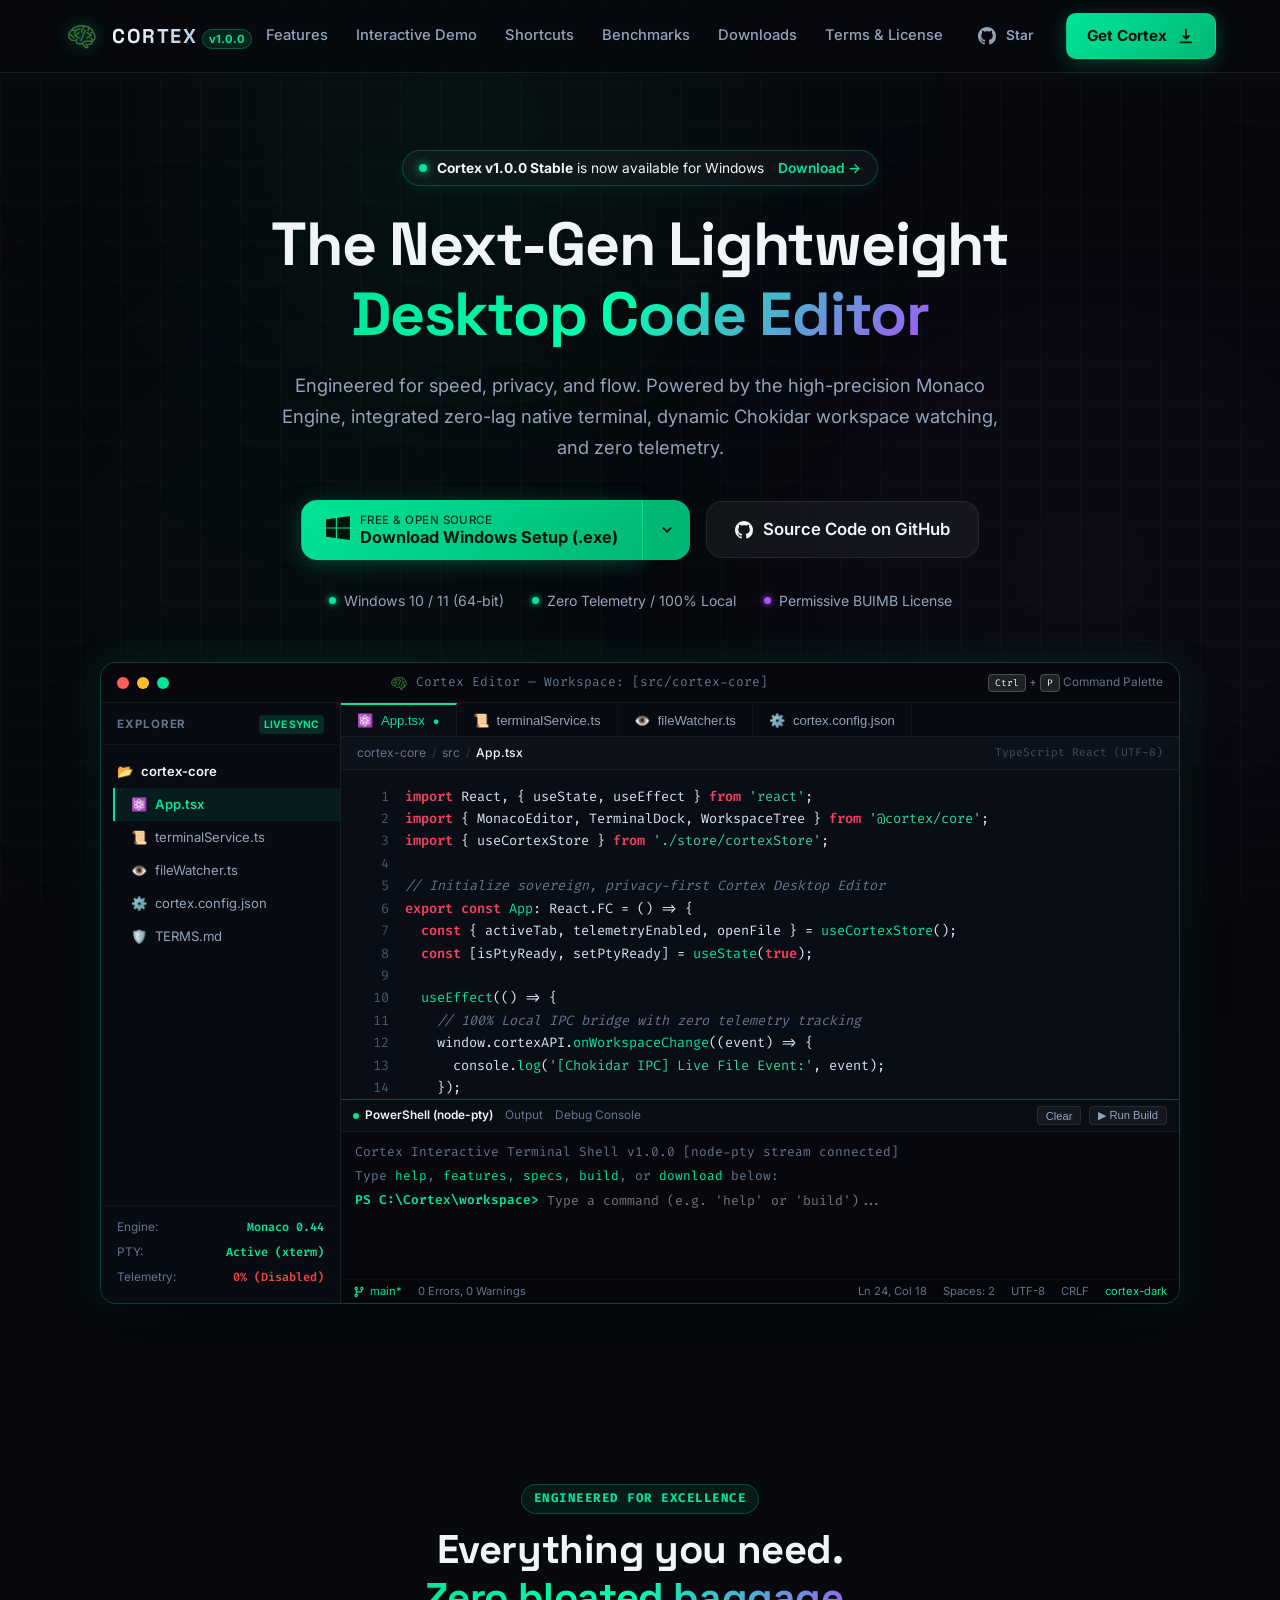
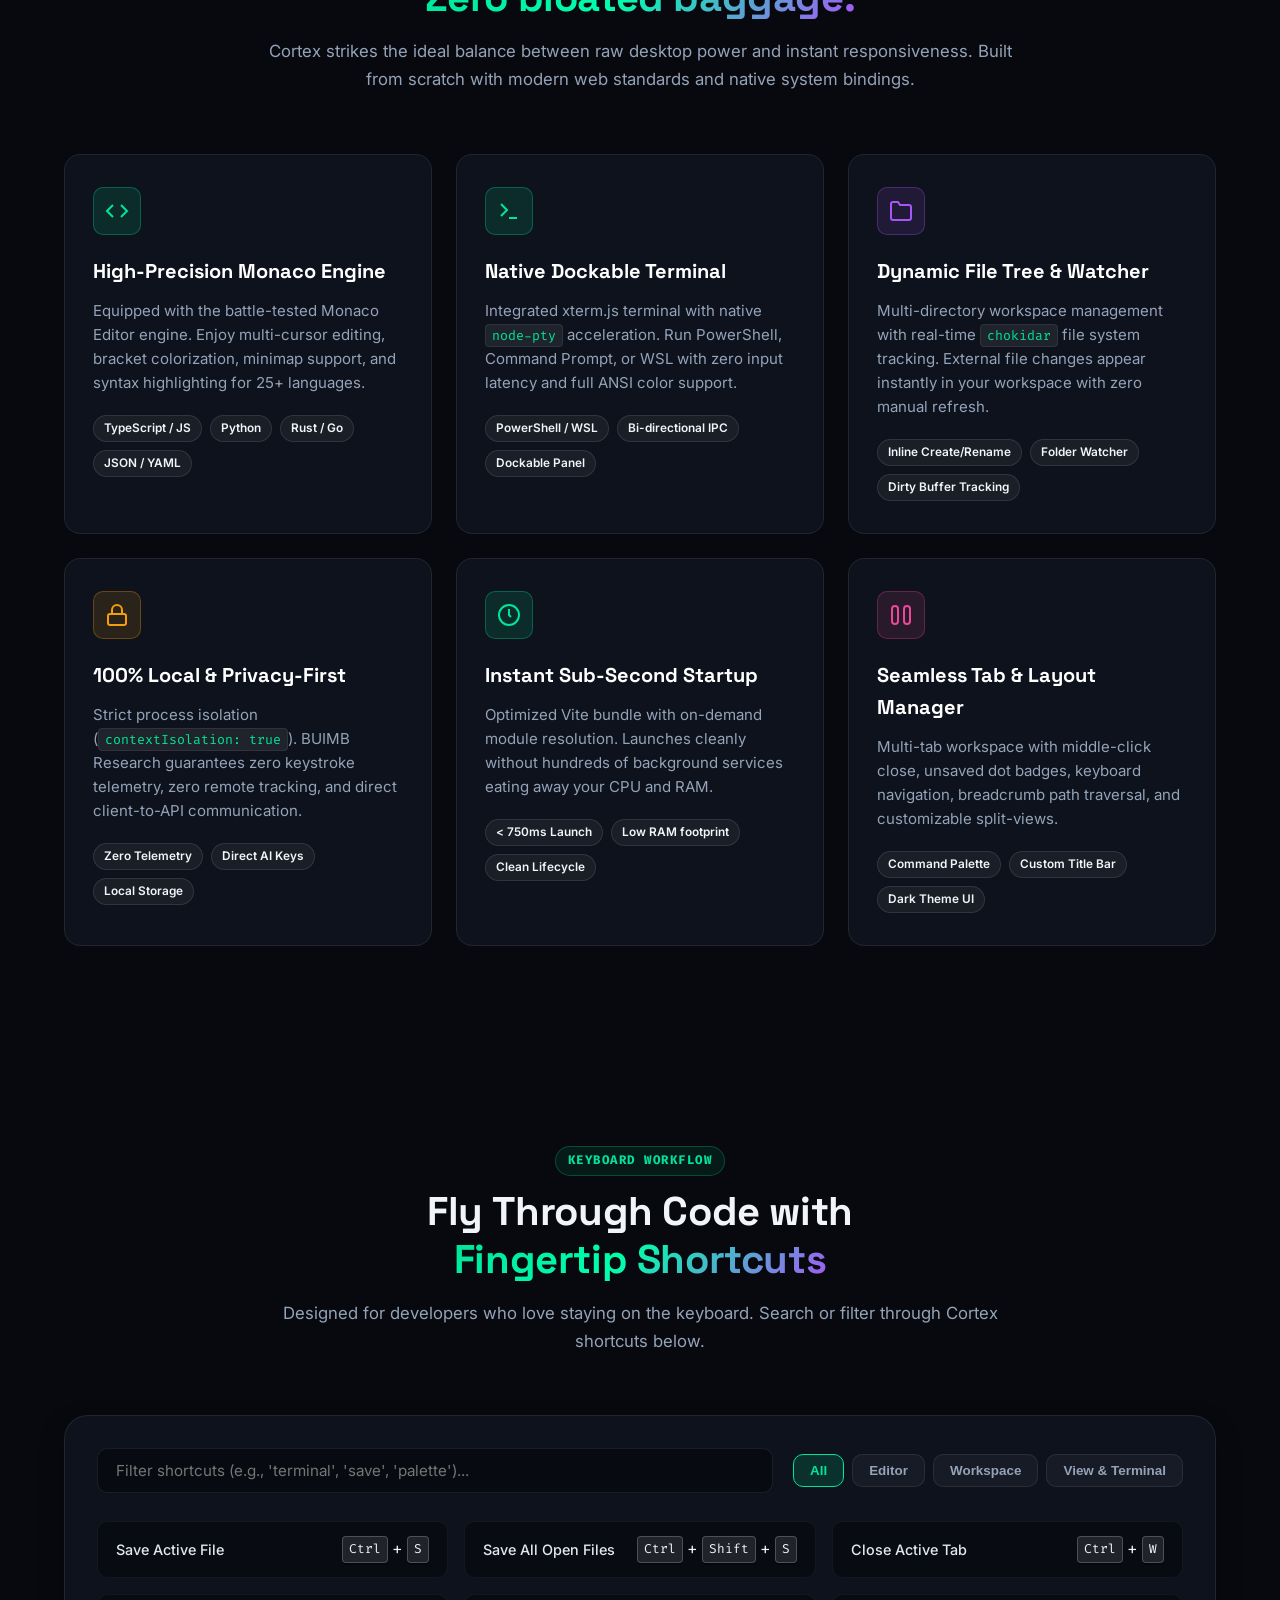
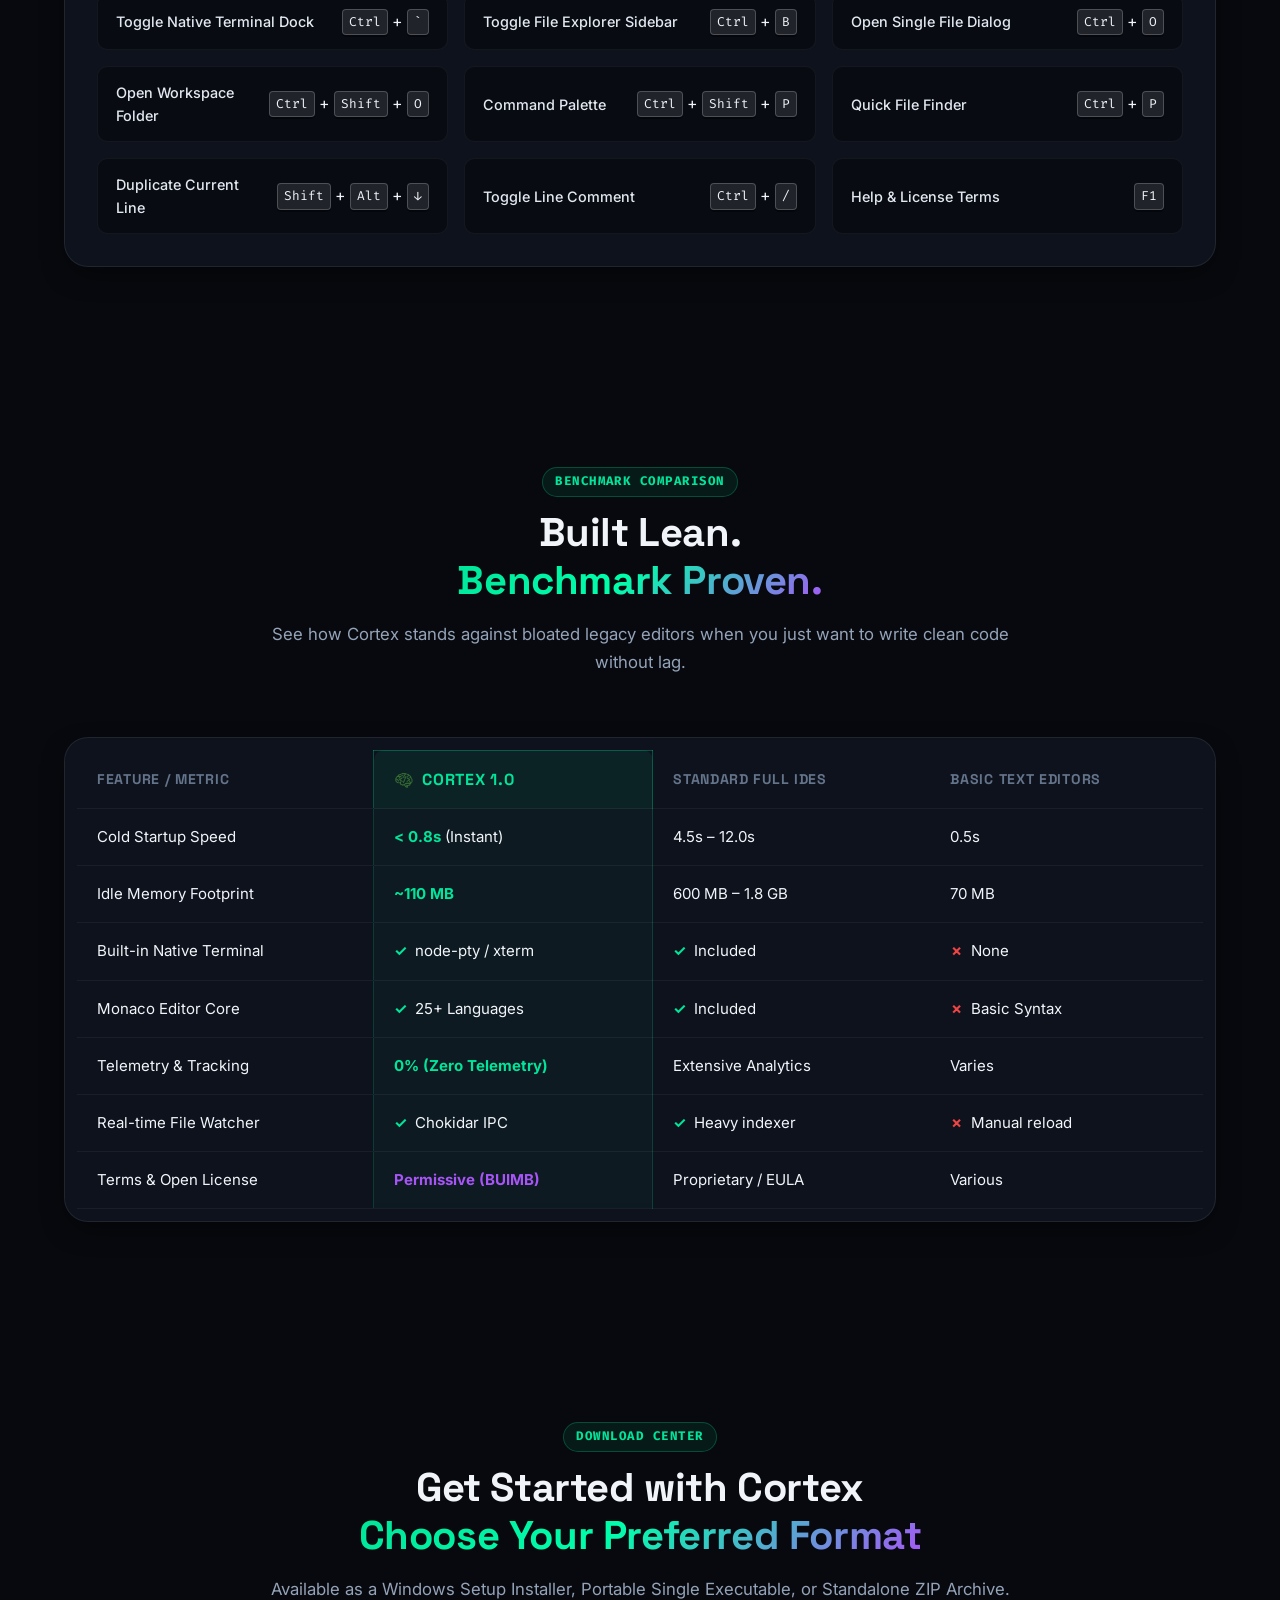
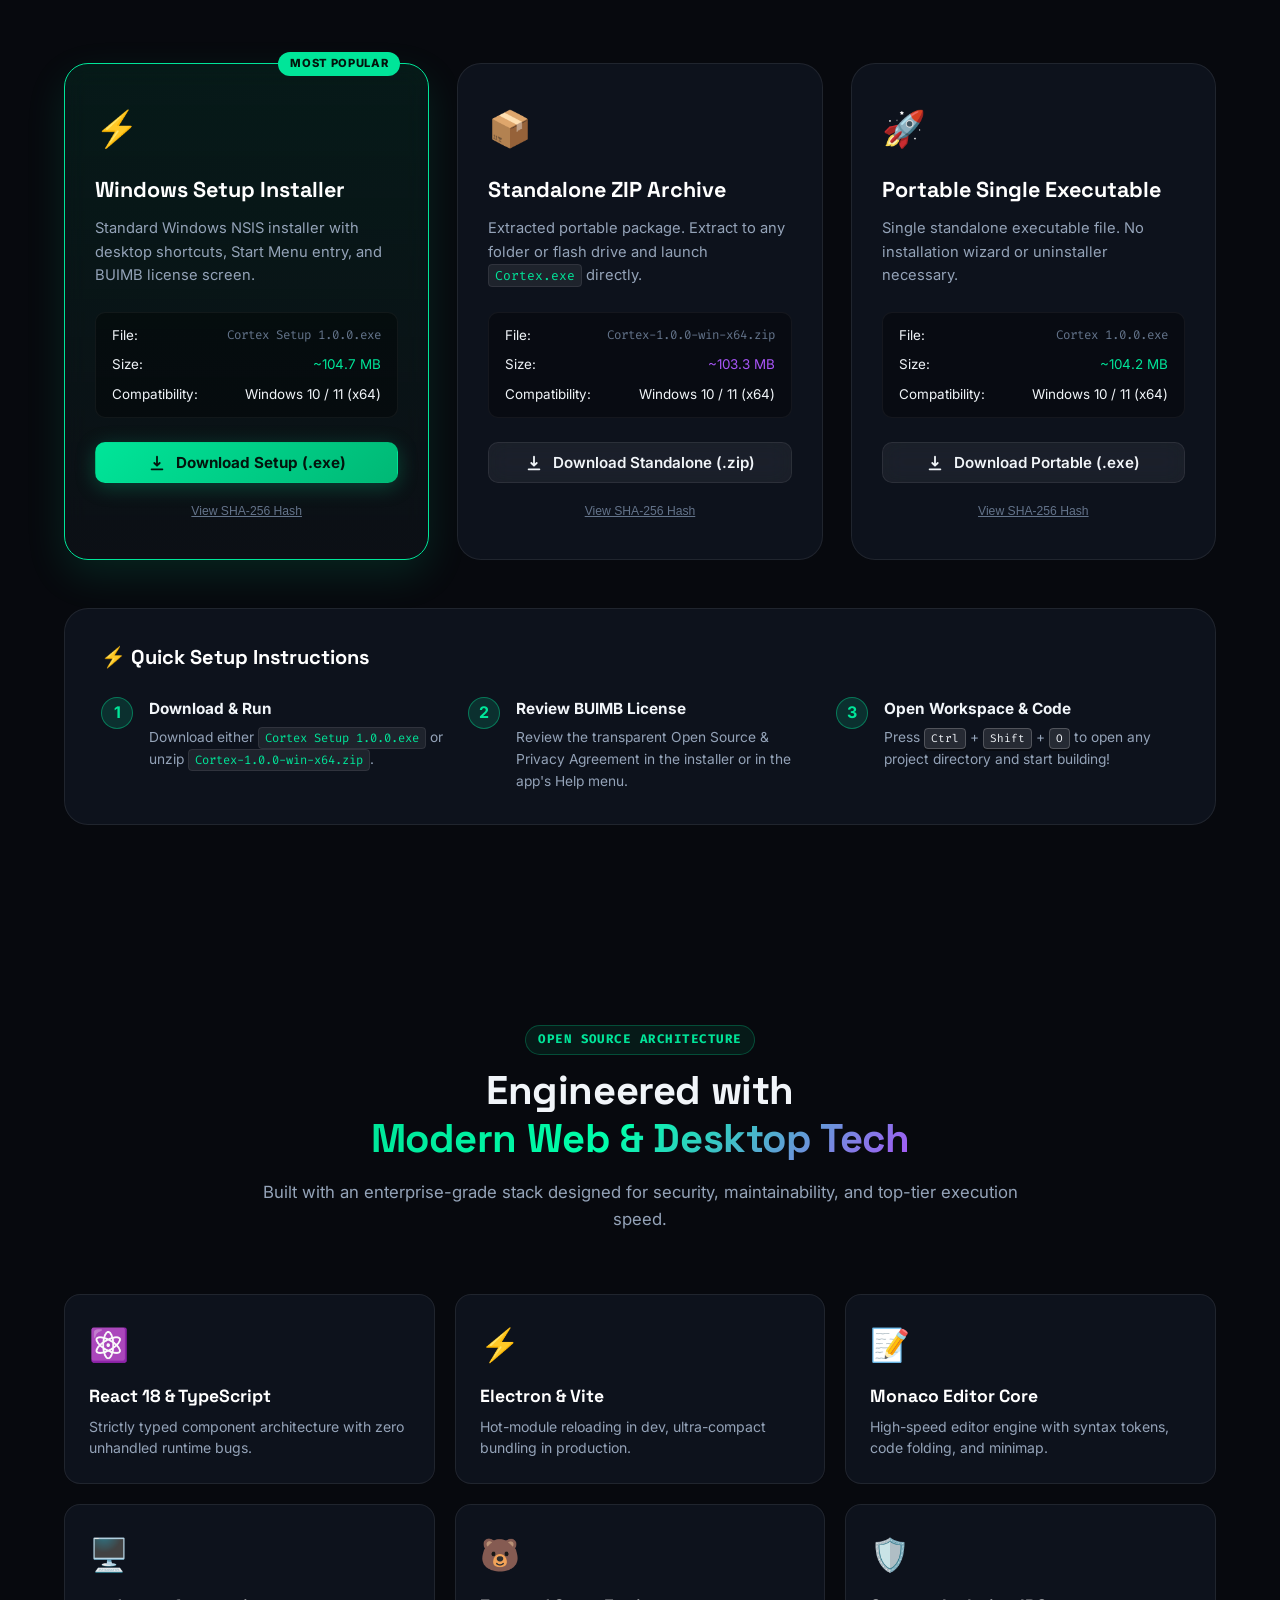
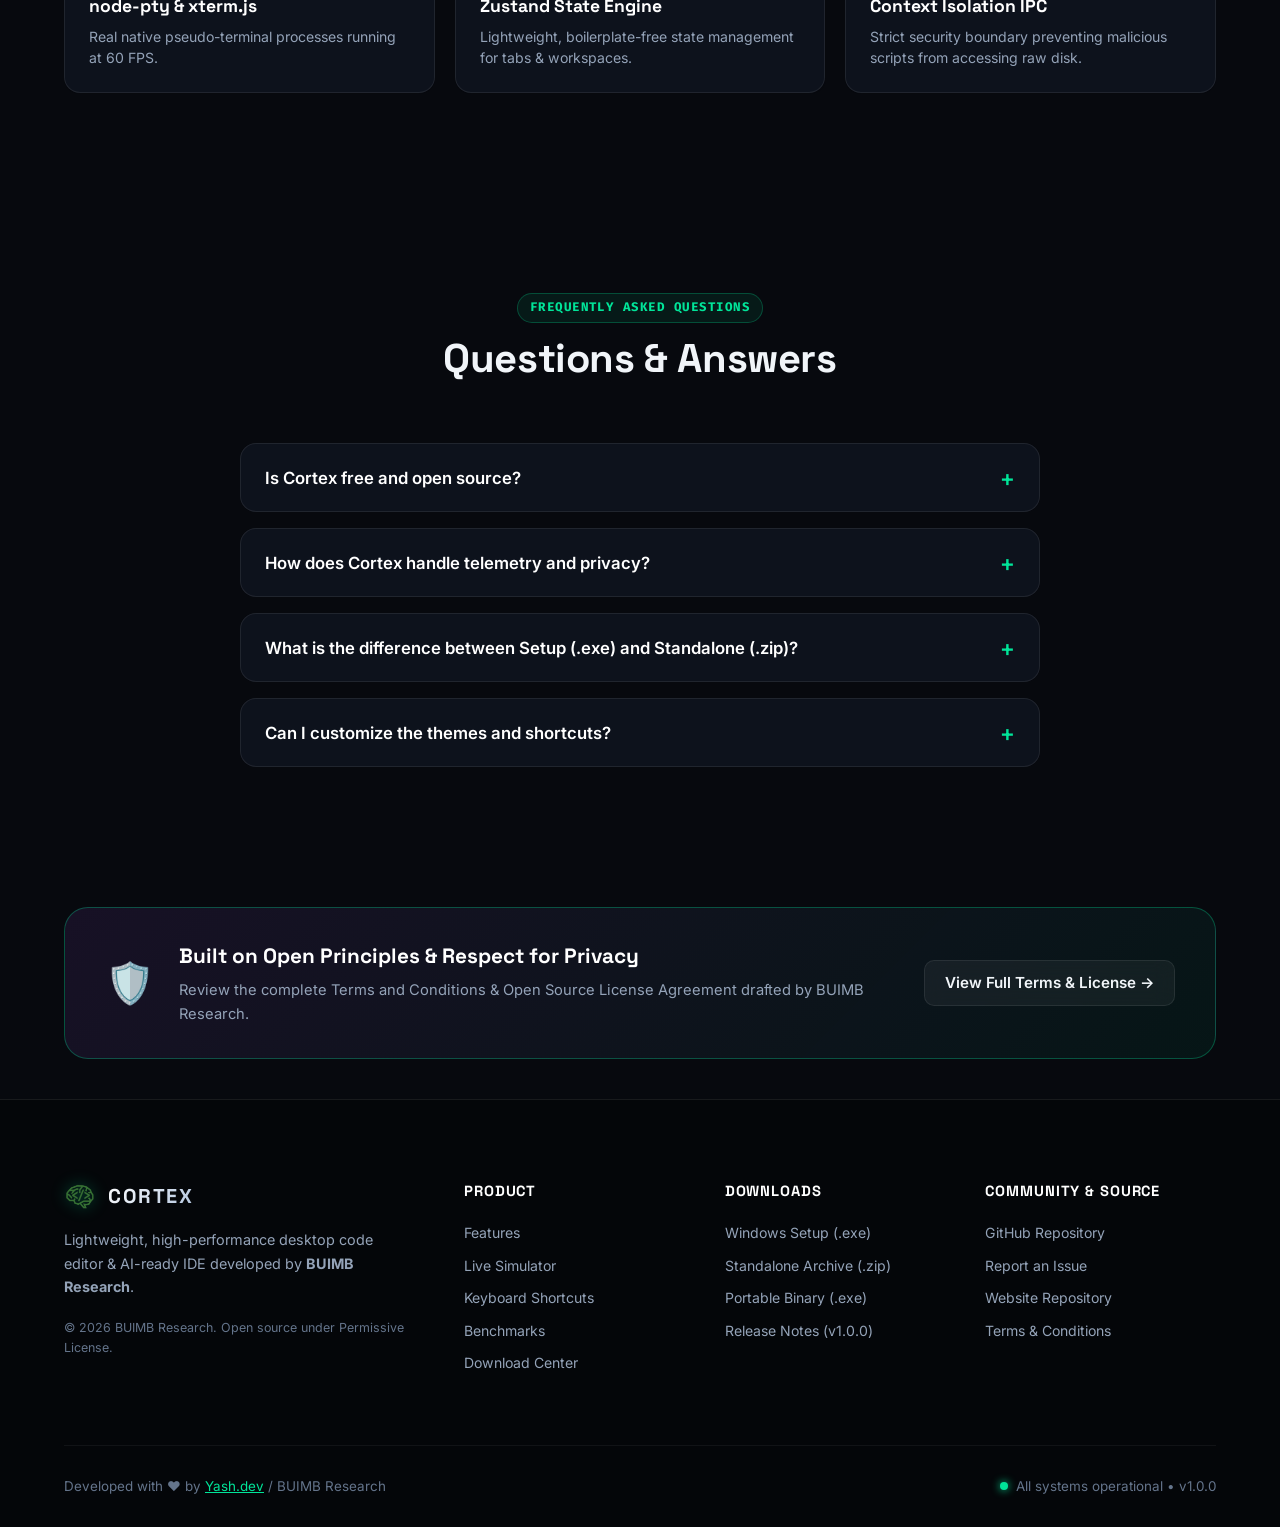
==== commit cb7b6363: "feat: implement download agreement workflow and add terms and license page" ====
--- a/index.html
+++ b/index.html
@@ -3,14 +3,14 @@
 <head>
   <meta charset="UTF-8" />
   <meta name="viewport" content="width=device-width, initial-scale=1.0" />
-  <title>Cortex Code Editor — Fast, Lightweight, Privacy-First Desktop IDE</title>
+  <title>Cortex Code Editor &mdash; Fast, Lightweight, Privacy-First Desktop IDE</title>
   <meta name="description" content="Cortex is a next-generation lightweight desktop code editor engineered with Monaco Editor, zero-lag native terminal, instant file watching, and zero telemetry." />
   <meta name="keywords" content="Cortex, Code Editor, IDE, Monaco Editor, Electron, React, TypeScript, Desktop Editor, Open Source, BUIMB Research" />
   <meta name="author" content="BUIMB Research / Yash.dev" />
   
   <!-- Open Graph / Social Media -->
   <meta property="og:type" content="website" />
-  <meta property="og:title" content="Cortex Code Editor — Fast, Lightweight & Privacy-First" />
+  <meta property="og:title" content="Cortex Code Editor &mdash; Fast, Lightweight &amp; Privacy-First" />
   <meta property="og:description" content="Experience instant load times, Monaco engine, native dockable terminal, and zero-telemetry local privacy." />
   <meta property="og:image" content="assets/logo.png" />
   <meta name="twitter:card" content="summary_large_image" />
@@ -55,7 +55,7 @@
         <a href="#shortcuts" class="nav-item">Shortcuts</a>
         <a href="#comparison" class="nav-item">Benchmarks</a>
         <a href="#downloads" class="nav-item">Downloads</a>
-        <a href="#docs" class="nav-item">Architecture</a>
+        <a href="terms.html" class="nav-item">Terms &amp; License</a>
       </nav>
 
       <div class="nav-actions">
@@ -102,7 +102,12 @@
       <!-- Primary Action Buttons -->
       <div class="hero-cta-group">
         <div class="download-dropdown-wrapper">
-          <a href="https://github.com/yash245-code/Cortex/releases/download/v1.0.0/Cortex.Setup.1.0.0.exe" class="btn btn-primary btn-xl btn-glow-lg" id="hero-setup-download" download>
+          <button type="button" class="btn btn-primary btn-xl btn-glow-lg require-agreement-trigger" 
+                  data-download-url="https://github.com/yash245-code/Cortex/releases/download/v1.0.0/Cortex.Setup.1.0.0.exe" 
+                  data-download-name="Cortex Setup 1.0.0.exe" 
+                  data-download-type="Windows Setup Installer (NSIS)" 
+                  data-download-size="~104.7 MB" 
+                  id="hero-setup-download">
             <div class="btn-icon-box">
               <svg viewBox="0 0 24 24" fill="currentColor" class="icon-win">
                 <path d="M0 3.449L9.75 2.1v9.451H0m10.949-9.602L24 0v11.4H10.949M0 12.6h9.75v9.451L0 20.699M10.949 12.6H24V24l-12.9-1.801"/>
@@ -112,34 +117,46 @@
               <span class="btn-subtext">Free &amp; Open Source</span>
               <span class="btn-maintext">Download Windows Setup (.exe)</span>
             </div>
-          </a>
+          </button>
           <button class="dropdown-trigger-btn" id="hero-dropdown-trigger" title="More download options">
             <svg viewBox="0 0 20 20" fill="currentColor"><path fill-rule="evenodd" d="M5.293 7.293a1 1 0 011.414 0L10 10.586l3.293-3.293a1 1 0 111.414 1.414l-4 4a1 1 0 01-1.414 0l-4-4a1 1 0 010-1.414z" clip-rule="evenodd" /></svg>
           </button>
 
           <!-- Dropdown Menu -->
           <div class="download-dropdown-menu" id="hero-dropdown-menu">
-            <a href="https://github.com/yash245-code/Cortex/releases/download/v1.0.0/Cortex.Setup.1.0.0.exe" class="dropdown-option" download>
+            <div class="dropdown-option require-agreement-trigger" 
+                 data-download-url="https://github.com/yash245-code/Cortex/releases/download/v1.0.0/Cortex.Setup.1.0.0.exe" 
+                 data-download-name="Cortex Setup 1.0.0.exe" 
+                 data-download-type="Windows Setup Installer" 
+                 data-download-size="~104.7 MB">
               <div class="opt-icon">⚡</div>
               <div class="opt-details">
                 <span class="opt-title">Windows Installer (.exe) <span class="badge-rec">Recommended</span></span>
-                <span class="opt-meta">Full desktop integration with Terms installer • ~104 MB</span>
-              </div>
-            </a>
-            <a href="https://github.com/yash245-code/Cortex/releases/download/v1.0.0/Cortex-1.0.0-win-x64.zip" class="dropdown-option" download>
+                <span class="opt-meta">Full desktop integration with Terms installer &bull; ~104 MB</span>
+              </div>
+            </div>
+            <div class="dropdown-option require-agreement-trigger" 
+                 data-download-url="https://github.com/yash245-code/Cortex/releases/download/v1.0.0/Cortex-1.0.0-win-x64.zip" 
+                 data-download-name="Cortex-1.0.0-win-x64.zip" 
+                 data-download-type="Standalone ZIP Package" 
+                 data-download-size="~103.3 MB">
               <div class="opt-icon">📦</div>
               <div class="opt-details">
                 <span class="opt-title">Windows Standalone Archive (.zip)</span>
-                <span class="opt-meta">No setup needed. Extract and run anywhere • ~103 MB</span>
-              </div>
-            </a>
-            <a href="https://github.com/yash245-code/Cortex/releases/download/v1.0.0/Cortex.1.0.0.exe" class="dropdown-option" download>
+                <span class="opt-meta">No setup needed. Extract and run anywhere &bull; ~103 MB</span>
+              </div>
+            </div>
+            <div class="dropdown-option require-agreement-trigger" 
+                 data-download-url="https://github.com/yash245-code/Cortex/releases/download/v1.0.0/Cortex.1.0.0.exe" 
+                 data-download-name="Cortex 1.0.0.exe" 
+                 data-download-type="Portable Executable" 
+                 data-download-size="~104.2 MB">
               <div class="opt-icon">🚀</div>
               <div class="opt-details">
                 <span class="opt-title">Windows Portable (.exe)</span>
-                <span class="opt-meta">Single executable file, zero installation • ~104 MB</span>
-              </div>
-            </a>
+                <span class="opt-meta">Single executable file, zero installation &bull; ~104 MB</span>
+              </div>
+            </div>
           </div>
         </div>
 
@@ -158,7 +175,7 @@
           <span>Windows 10 / 11 (64-bit)</span>
         </div>
         <div class="spec-item">
-          <span class="spec-dot cyan"></span>
+          <span class="spec-dot green"></span>
           <span>Zero Telemetry / 100% Local</span>
         </div>
         <div class="spec-item">
@@ -180,7 +197,7 @@
             </div>
             <div class="sim-brand">
               <img src="assets/logo.png" alt="Cortex" class="sim-logo" />
-              <span class="sim-appname">Cortex Editor — Workspace: [src/cortex-core]</span>
+              <span class="sim-appname">Cortex Editor &mdash; Workspace: [src/cortex-core]</span>
             </div>
             <div class="sim-quick-actions">
               <span class="sim-shortcut-badge"><kbd>Ctrl</kbd> + <kbd>P</kbd> Command Palette</span>
@@ -228,7 +245,7 @@
               <div class="sidebar-stats">
                 <div class="stat-row">
                   <span>Engine:</span>
-                  <span class="stat-val cyan">Monaco 0.44</span>
+                  <span class="stat-val green">Monaco 0.44</span>
                 </div>
                 <div class="stat-row">
                   <span>PTY:</span>
@@ -298,7 +315,7 @@
                 </div>
                 <div class="term-body" id="sim-term-output">
                   <div class="term-line banner">Cortex Interactive Terminal Shell v1.0.0 [node-pty stream connected]</div>
-                  <div class="term-line banner">Type <span class="cyan">help</span>, <span class="cyan">features</span>, <span class="cyan">specs</span>, <span class="cyan">build</span>, or <span class="cyan">download</span> below:</div>
+                  <div class="term-line banner">Type <span class="green">help</span>, <span class="green">features</span>, <span class="green">specs</span>, <span class="green">build</span>, or <span class="green">download</span> below:</div>
                   <div class="term-log-entries" id="term-log-entries"></div>
                   <div class="term-input-row">
                     <span class="term-prompt">PS C:\Cortex\workspace&gt;</span>
@@ -318,7 +335,7 @@
                   <span class="sb-item">Spaces: 2</span>
                   <span class="sb-item">UTF-8</span>
                   <span class="sb-item">CRLF</span>
-                  <span class="sb-item cyan">cortex-dark</span>
+                  <span class="sb-item green">cortex-dark</span>
                 </div>
               </div>
 
@@ -346,7 +363,7 @@
         <!-- Card 1 -->
         <div class="feature-card">
           <div class="card-glow-bg"></div>
-          <div class="feature-icon-box cyan">
+          <div class="feature-icon-box green">
             <svg viewBox="0 0 24 24" fill="none" stroke="currentColor" stroke-width="2">
               <polyline points="16 18 22 12 16 6"></polyline>
               <polyline points="8 6 2 12 8 18"></polyline>
@@ -426,7 +443,7 @@
         <!-- Card 5 -->
         <div class="feature-card">
           <div class="card-glow-bg"></div>
-          <div class="feature-icon-box blue">
+          <div class="feature-icon-box green">
             <svg viewBox="0 0 24 24" fill="none" stroke="currentColor" stroke-width="2">
               <circle cx="12" cy="12" r="10"></circle>
               <polyline points="12 6 12 12 14 14"></polyline>
@@ -525,14 +542,14 @@
           <tbody>
             <tr>
               <td>Cold Startup Speed</td>
-              <td class="highlight-td"><strong class="cyan">&lt; 0.8s</strong> (Instant)</td>
-              <td>4.5s – 12.0s</td>
+              <td class="highlight-td"><strong class="green">&lt; 0.8s</strong> (Instant)</td>
+              <td>4.5s &ndash; 12.0s</td>
               <td>0.5s</td>
             </tr>
             <tr>
               <td>Idle Memory Footprint</td>
-              <td class="highlight-td"><strong class="cyan">~110 MB</strong></td>
-              <td>600 MB – 1.8 GB</td>
+              <td class="highlight-td"><strong class="green">~110 MB</strong></td>
+              <td>600 MB &ndash; 1.8 GB</td>
               <td>70 MB</td>
             </tr>
             <tr>
@@ -593,14 +610,19 @@
           
           <div class="dl-meta-box">
             <div class="dl-meta-row"><span>File:</span> <code class="mono-tag">Cortex Setup 1.0.0.exe</code></div>
-            <div class="dl-meta-row"><span>Size:</span> <span class="cyan">~104.7 MB</span></div>
+            <div class="dl-meta-row"><span>Size:</span> <span class="green">~104.7 MB</span></div>
             <div class="dl-meta-row"><span>Compatibility:</span> <span>Windows 10 / 11 (x64)</span></div>
           </div>
 
-          <a href="https://github.com/yash245-code/Cortex/releases/download/v1.0.0/Cortex.Setup.1.0.0.exe" class="btn btn-primary btn-block btn-glow" download id="download-setup-btn">
+          <button type="button" class="btn btn-primary btn-block btn-glow require-agreement-trigger" 
+                  data-download-url="https://github.com/yash245-code/Cortex/releases/download/v1.0.0/Cortex.Setup.1.0.0.exe" 
+                  data-download-name="Cortex Setup 1.0.0.exe" 
+                  data-download-type="Windows Setup Installer (NSIS)" 
+                  data-download-size="~104.7 MB" 
+                  id="download-setup-btn">
             <svg class="icon" viewBox="0 0 20 20" fill="currentColor"><path fill-rule="evenodd" d="M3 17a1 1 0 011-1h12a1 1 0 110 2H4a1 1 0 01-1-1zm3.293-7.707a1 1 0 011.414 0L9 10.586V3a1 1 0 112 0v7.586l1.293-1.293a1 1 0 111.414 1.414l-3 3a1 1 0 01-1.414 0l-3-3a1 1 0 010-1.414z" clip-rule="evenodd"/></svg>
             <span>Download Setup (.exe)</span>
-          </a>
+          </button>
 
           <div class="hash-toggle-wrap">
             <button class="hash-btn" data-target="hash-setup">View SHA-256 Hash</button>
@@ -623,10 +645,15 @@
             <div class="dl-meta-row"><span>Compatibility:</span> <span>Windows 10 / 11 (x64)</span></div>
           </div>
 
-          <a href="https://github.com/yash245-code/Cortex/releases/download/v1.0.0/Cortex-1.0.0-win-x64.zip" class="btn btn-secondary btn-block" download id="download-zip-btn">
+          <button type="button" class="btn btn-secondary btn-block require-agreement-trigger" 
+                  data-download-url="https://github.com/yash245-code/Cortex/releases/download/v1.0.0/Cortex-1.0.0-win-x64.zip" 
+                  data-download-name="Cortex-1.0.0-win-x64.zip" 
+                  data-download-type="Standalone ZIP Archive" 
+                  data-download-size="~103.3 MB" 
+                  id="download-zip-btn">
             <svg class="icon" viewBox="0 0 20 20" fill="currentColor"><path fill-rule="evenodd" d="M3 17a1 1 0 011-1h12a1 1 0 110 2H4a1 1 0 01-1-1zm3.293-7.707a1 1 0 011.414 0L9 10.586V3a1 1 0 112 0v7.586l1.293-1.293a1 1 0 111.414 1.414l-3 3a1 1 0 01-1.414 0l-3-3a1 1 0 010-1.414z" clip-rule="evenodd"/></svg>
             <span>Download Standalone (.zip)</span>
-          </a>
+          </button>
 
           <div class="hash-toggle-wrap">
             <button class="hash-btn" data-target="hash-zip">View SHA-256 Hash</button>
@@ -649,10 +676,15 @@
             <div class="dl-meta-row"><span>Compatibility:</span> <span>Windows 10 / 11 (x64)</span></div>
           </div>
 
-          <a href="https://github.com/yash245-code/Cortex/releases/download/v1.0.0/Cortex.1.0.0.exe" class="btn btn-secondary btn-block" download id="download-portable-btn">
+          <button type="button" class="btn btn-secondary btn-block require-agreement-trigger" 
+                  data-download-url="https://github.com/yash245-code/Cortex/releases/download/v1.0.0/Cortex.1.0.0.exe" 
+                  data-download-name="Cortex 1.0.0.exe" 
+                  data-download-type="Portable Executable" 
+                  data-download-size="~104.2 MB" 
+                  id="download-portable-btn">
             <svg class="icon" viewBox="0 0 20 20" fill="currentColor"><path fill-rule="evenodd" d="M3 17a1 1 0 011-1h12a1 1 0 110 2H4a1 1 0 01-1-1zm3.293-7.707a1 1 0 011.414 0L9 10.586V3a1 1 0 112 0v7.586l1.293-1.293a1 1 0 111.414 1.414l-3 3a1 1 0 01-1.414 0l-3-3a1 1 0 010-1.414z" clip-rule="evenodd"/></svg>
             <span>Download Portable (.exe)</span>
-          </a>
+          </button>
 
           <div class="hash-toggle-wrap">
             <button class="hash-btn" data-target="hash-portable">View SHA-256 Hash</button>
@@ -803,9 +835,9 @@
         <div class="callout-icon">🛡️</div>
         <div class="callout-content">
           <h3>Built on Open Principles &amp; Respect for Privacy</h3>
-          <p>Read the complete Terms and Conditions &amp; Open Source License Agreement drafted by BUIMB Research.</p>
-        </div>
-        <button class="btn btn-secondary" id="open-terms-modal-btn">View Terms &amp; License</button>
+          <p>Review the complete Terms and Conditions &amp; Open Source License Agreement drafted by BUIMB Research.</p>
+        </div>
+        <a href="terms.html" class="btn btn-secondary" id="open-terms-page-btn">View Full Terms &amp; License &rarr;</a>
       </div>
     </div>
   </section>
@@ -839,9 +871,9 @@
 
           <div class="footer-col">
             <h4>Downloads</h4>
-            <a href="https://github.com/yash245-code/Cortex/releases/download/v1.0.0/Cortex.Setup.1.0.0.exe" download>Windows Setup (.exe)</a>
-            <a href="https://github.com/yash245-code/Cortex/releases/download/v1.0.0/Cortex-1.0.0-win-x64.zip" download>Standalone Archive (.zip)</a>
-            <a href="https://github.com/yash245-code/Cortex/releases/download/v1.0.0/Cortex.1.0.0.exe" download>Portable Binary (.exe)</a>
+            <a href="#downloads">Windows Setup (.exe)</a>
+            <a href="#downloads">Standalone Archive (.zip)</a>
+            <a href="#downloads">Portable Binary (.exe)</a>
             <a href="https://github.com/yash245-code/Cortex/releases" target="_blank" rel="noopener">Release Notes (v1.0.0)</a>
           </div>
 
@@ -850,58 +882,66 @@
             <a href="https://github.com/yash245-code/Cortex" target="_blank" rel="noopener">GitHub Repository</a>
             <a href="https://github.com/yash245-code/Cortex/issues" target="_blank" rel="noopener">Report an Issue</a>
             <a href="https://github.com/yash245-code/Cortex-site" target="_blank" rel="noopener">Website Repository</a>
-            <a href="#" id="footer-terms-btn">Terms &amp; Conditions</a>
+            <a href="terms.html">Terms &amp; Conditions</a>
           </div>
         </div>
       </div>
 
       <div class="footer-bottom">
         <div class="footer-bottom-flex">
-          <span>Developed with ❤️ by <a href="https://github.com/yash245-code" target="_blank" class="cyan">Yash.dev</a> / BUIMB Research</span>
+          <span>Developed with ❤️ by <a href="https://github.com/yash245-code" target="_blank" class="green">Yash.dev</a> / BUIMB Research</span>
           <div class="status-indicator">
             <span class="status-dot"></span>
-            <span>All systems operational • v1.0.0</span>
+            <span>All systems operational &bull; v1.0.0</span>
           </div>
         </div>
       </div>
     </div>
   </footer>
 
-  <!-- Terms & Conditions Modal -->
-  <div class="modal-backdrop" id="terms-modal">
-    <div class="modal-box">
+  <!-- Mandatory Download Terms Agreement Modal -->
+  <div class="modal-backdrop" id="download-agreement-modal">
+    <div class="modal-box agreement-modal-box">
       <div class="modal-header">
         <div class="modal-title-group">
           <span class="modal-icon">🛡️</span>
-          <h3>Terms and Conditions &amp; Open Source License</h3>
-        </div>
-        <button class="modal-close-btn" id="close-terms-modal-btn">&times;</button>
-      </div>
-      <div class="modal-body terms-text-content">
-        <h4>BUIMB Research Open Source License Agreement</h4>
-        <p class="terms-subtitle">Last updated: September 2026 | Developed by BUIMB Research</p>
-
-        <hr class="modal-hr" />
-
-        <h5>1. Permissive Open Source License</h5>
-        <p>Permission is hereby granted, free of charge, to any person obtaining a copy of this software and associated documentation files (the "Software"), to deal in the Software without restriction, including without limitation the rights to use, copy, modify, merge, publish, distribute, sublicense, and/or sell copies of the Software, subject to the conditions outlined herein.</p>
-
-        <h5>2. Local Execution &amp; Zero Telemetry</h5>
-        <p>BUIMB Research is committed to user privacy and sovereign local computation:</p>
-        <ul>
-          <li><strong>No Code Tracking:</strong> Cortex does not transmit, index, or store your private codebase or keystrokes on remote servers.</li>
-          <li><strong>Local Persistence:</strong> Configuration files, editor workspace caches, and history reside strictly on the user's local disk in <code class="inline-code">%APPDATA%/Cortex</code>.</li>
-          <li><strong>Native Terminal Safety:</strong> Shell sessions executed via <code class="inline-code">node-pty</code> run under the user's local system permissions without external network tunneling.</li>
-        </ul>
-
-        <h5>3. AI Services &amp; Third-Party API Keys</h5>
-        <p>When utilizing AI features within Cortex, all API calls are made directly from your client machine to your specified AI provider using your own API credentials. BUIMB Research operates no proxy servers, intermediate sniffers, or telemetry sinks.</p>
-
-        <h5>4. Disclaimer of Warranty</h5>
-        <p>THE SOFTWARE IS PROVIDED "AS IS", WITHOUT WARRANTY OF ANY KIND, EXPRESS OR IMPLIED, INCLUDING BUT NOT LIMITED TO THE WARRANTIES OF MERCHANTABILITY, FITNESS FOR A PARTICULAR PURPOSE AND NONINFRINGEMENT. IN NO EVENT SHALL BUIMB RESEARCH OR COPYRIGHT HOLDERS BE LIABLE FOR ANY CLAIM, DAMAGES OR OTHER LIABILITY.</p>
-      </div>
-      <div class="modal-footer">
-        <button class="btn btn-primary" id="terms-dismiss-btn">I Understand</button>
+          <h3>Terms Agreement &amp; Download</h3>
+        </div>
+        <button class="modal-close-btn" id="close-agreement-modal-btn">&times;</button>
+      </div>
+
+      <div class="modal-body">
+        <div class="agreement-file-header">
+          <span class="agreement-file-icon" id="agreement-modal-icon">⚡</span>
+          <div class="agreement-file-info">
+            <span class="agreement-file-name" id="agreement-file-name">Cortex Setup 1.0.0.exe</span>
+            <span class="agreement-file-meta" id="agreement-file-meta">Windows Setup Installer &bull; ~104.7 MB</span>
+          </div>
+        </div>
+
+        <div class="agreement-terms-snippet">
+          <strong>BUIMB Research License &amp; Privacy Summary:</strong>
+          <ul>
+            <li><strong>Zero Telemetry:</strong> No source code, keystrokes, or workspace paths are collected or transmitted.</li>
+            <li><strong>Permissive Open Source:</strong> Free for personal, commercial, and research development.</li>
+            <li><strong>Direct AI Connection:</strong> User API keys connect directly to upstream AI providers without BUIMB proxies.</li>
+          </ul>
+        </div>
+
+        <label class="agreement-checkbox-wrap" id="agreement-label">
+          <input type="checkbox" id="terms-agree-checkbox" class="agreement-checkbox-input" />
+          <span class="agreement-checkbox-label">
+            I have read and agree to the <a href="terms.html" target="_blank" rel="noopener">Terms &amp; Conditions and Open Source License</a>.
+          </span>
+        </label>
+      </div>
+
+      <div class="modal-footer modal-footer-dual">
+        <button type="button" class="btn btn-secondary" id="agreement-cancel-btn">Cancel</button>
+        <button type="button" class="btn btn-primary btn-glow" id="agreement-download-btn" disabled>
+          <svg class="icon" viewBox="0 0 20 20" fill="currentColor"><path fill-rule="evenodd" d="M3 17a1 1 0 011-1h12a1 1 0 110 2H4a1 1 0 01-1-1zm3.293-7.707a1 1 0 011.414 0L9 10.586V3a1 1 0 112 0v7.586l1.293-1.293a1 1 0 111.414 1.414l-3 3a1 1 0 01-1.414 0l-3-3a1 1 0 010-1.414z" clip-rule="evenodd"/></svg>
+          <span id="agreement-btn-text">Accept &amp; Download</span>
+        </button>
       </div>
     </div>
   </div>
--- a/style.css
+++ b/style.css
@@ -1,27 +1,31 @@
 /* ==========================================================================
    CORTEX LANDING PAGE DESIGN SYSTEM
-   Modern Cyberpunk Glassmorphic Obsidian Palette
+   Signature Cyberpunk Emerald Obsidian Palette (Cortex Green)
    ========================================================================== */
 
 :root {
-  /* Color Palette */
+  /* Color Palette — Cortex Signature Green */
   --bg-primary: #07090e;
   --bg-secondary: #0d1117;
   --bg-card: rgba(16, 22, 34, 0.75);
-  --bg-card-hover: rgba(22, 30, 48, 0.85);
+  --bg-card-hover: rgba(20, 32, 38, 0.85);
   --bg-glass: rgba(255, 255, 255, 0.03);
   --bg-glass-active: rgba(255, 255, 255, 0.07);
 
   --border-subtle: rgba(255, 255, 255, 0.08);
-  --border-glow: rgba(0, 240, 255, 0.3);
-  --border-active: rgba(0, 240, 255, 0.6);
-
-  --cyan-primary: #00f0ff;
-  --cyan-glow: rgba(0, 240, 255, 0.4);
+  --border-glow: rgba(0, 229, 153, 0.3);
+  --border-active: rgba(0, 229, 153, 0.6);
+
+  /* Signature Green Accent Tokens */
+  --green-primary: #00e599;
+  --green-bright: #00ffaa;
+  --green-dark: #00b875;
+  --green-glow: rgba(0, 229, 153, 0.4);
+  --green-subtle: rgba(0, 229, 153, 0.12);
+
+  /* Secondary Accents */
   --purple-primary: #a855f7;
   --purple-glow: rgba(168, 85, 247, 0.4);
-  --blue-primary: #3b82f6;
-  --green-primary: #10b981;
   --amber-primary: #f59e0b;
   --red-primary: #ef4444;
   --pink-primary: #ec4899;
@@ -40,7 +44,7 @@
   --radius-xl: 24px;
 
   --shadow-card: 0 10px 30px -10px rgba(0, 0, 0, 0.7);
-  --shadow-glow-cyan: 0 0 35px -5px rgba(0, 240, 255, 0.25);
+  --shadow-glow-green: 0 0 35px -5px rgba(0, 229, 153, 0.25);
   --shadow-glow-purple: 0 0 35px -5px rgba(168, 85, 247, 0.25);
 
   --transition-fast: 0.15s ease;
@@ -85,7 +89,7 @@
   border-radius: 4px;
 }
 ::-webkit-scrollbar-thumb:hover {
-  background: var(--cyan-primary);
+  background: var(--green-primary);
 }
 
 /* Ambient Background Lights & Grid */
@@ -99,7 +103,7 @@
 .glow-1 {
   width: 550px;
   height: 550px;
-  background: radial-gradient(circle, rgba(0, 240, 255, 0.12) 0%, rgba(0, 0, 0, 0) 70%);
+  background: radial-gradient(circle, rgba(0, 229, 153, 0.13) 0%, rgba(0, 0, 0, 0) 70%);
   top: -150px;
   left: 15%;
   animation: pulseGlow 12s infinite alternate ease-in-out;
@@ -107,7 +111,7 @@
 .glow-2 {
   width: 600px;
   height: 600px;
-  background: radial-gradient(circle, rgba(168, 85, 247, 0.1) 0%, rgba(0, 0, 0, 0) 70%);
+  background: radial-gradient(circle, rgba(168, 85, 247, 0.09) 0%, rgba(0, 0, 0, 0) 70%);
   top: 30%;
   right: -100px;
   animation: pulseGlow 15s infinite alternate-reverse ease-in-out;
@@ -115,7 +119,7 @@
 .glow-3 {
   width: 500px;
   height: 500px;
-  background: radial-gradient(circle, rgba(59, 130, 246, 0.08) 0%, rgba(0, 0, 0, 0) 70%);
+  background: radial-gradient(circle, rgba(0, 229, 153, 0.08) 0%, rgba(0, 0, 0, 0) 70%);
   bottom: 10%;
   left: 5%;
 }
@@ -148,14 +152,13 @@
 
 /* Typography Helpers */
 .gradient-text {
-  background: linear-gradient(135deg, #00f0ff 0%, #a855f7 50%, #ec4899 100%);
+  background: linear-gradient(135deg, #00e599 0%, #00ffaa 45%, #a855f7 100%);
   -webkit-background-clip: text;
   -webkit-text-fill-color: transparent;
   display: inline-block;
 }
 
-.cyan { color: var(--cyan-primary); }
-.green { color: var(--green-primary); }
+.cyan, .green { color: var(--green-primary); }
 .purple { color: var(--purple-primary); }
 .amber { color: var(--amber-primary); }
 .red { color: var(--red-primary); }
@@ -166,7 +169,7 @@
   padding: 2px 6px;
   border-radius: 4px;
   font-size: 0.88em;
-  color: var(--cyan-primary);
+  color: var(--green-primary);
   border: 1px solid var(--border-subtle);
 }
 
@@ -201,15 +204,22 @@
 }
 
 .btn-primary {
-  background: linear-gradient(135deg, #00f0ff 0%, #00b4d8 100%);
-  color: #050b14;
+  background: linear-gradient(135deg, #00e599 0%, #00b875 100%);
+  color: #03140d;
   font-weight: 700;
-  box-shadow: 0 4px 20px rgba(0, 240, 255, 0.25);
+  box-shadow: 0 4px 20px rgba(0, 229, 153, 0.25);
 }
 .btn-primary:hover {
-  background: linear-gradient(135deg, #33f3ff 0%, #00c6eb 100%);
-  box-shadow: 0 6px 28px rgba(0, 240, 255, 0.45);
+  background: linear-gradient(135deg, #1affb0 0%, #00cf85 100%);
+  box-shadow: 0 6px 28px rgba(0, 229, 153, 0.45);
   transform: translateY(-2px);
+}
+.btn-primary:disabled, .btn-primary.disabled {
+  opacity: 0.45;
+  cursor: not-allowed;
+  transform: none !important;
+  box-shadow: none !important;
+  filter: grayscale(0.5);
 }
 
 .btn-glow {
@@ -220,13 +230,13 @@
   position: absolute;
   inset: -2px;
   border-radius: calc(var(--radius-md) + 2px);
-  background: linear-gradient(135deg, #00f0ff, #a855f7);
+  background: linear-gradient(135deg, #00e599, #a855f7);
   z-index: -1;
   opacity: 0;
   transition: opacity var(--transition-base);
   filter: blur(8px);
 }
-.btn-glow:hover::after {
+.btn-glow:hover:not(:disabled):not(.disabled)::after {
   opacity: 0.7;
 }
 
@@ -237,8 +247,8 @@
   backdrop-filter: blur(10px);
 }
 .btn-secondary:hover {
-  background: rgba(255, 255, 255, 0.1);
-  border-color: rgba(255, 255, 255, 0.25);
+  background: rgba(0, 229, 153, 0.08);
+  border-color: rgba(0, 229, 153, 0.35);
   transform: translateY(-2px);
   color: #fff;
 }
@@ -311,7 +321,7 @@
   width: 32px;
   height: 32px;
   object-fit: contain;
-  filter: drop-shadow(0 0 8px rgba(0, 240, 255, 0.4));
+  filter: drop-shadow(0 0 8px rgba(0, 229, 153, 0.4));
   transition: transform var(--transition-base);
 }
 .brand-link:hover .brand-logo-img {
@@ -333,9 +343,9 @@
   font-weight: 700;
   padding: 2px 6px;
   border-radius: 12px;
-  background: rgba(0, 240, 255, 0.12);
-  color: var(--cyan-primary);
-  border: 1px solid rgba(0, 240, 255, 0.3);
+  background: rgba(0, 229, 153, 0.12);
+  color: var(--green-primary);
+  border: 1px solid rgba(0, 229, 153, 0.3);
 }
 
 .nav-menu {
@@ -353,7 +363,7 @@
   position: relative;
 }
 .nav-item:hover, .nav-item.active {
-  color: var(--cyan-primary);
+  color: var(--green-primary);
 }
 
 .nav-actions {
@@ -405,26 +415,26 @@
   align-items: center;
   gap: 10px;
   background: rgba(255, 255, 255, 0.04);
-  border: 1px solid rgba(0, 240, 255, 0.25);
+  border: 1px solid rgba(0, 229, 153, 0.25);
   padding: 6px 16px;
   border-radius: 50px;
   font-size: 0.86rem;
   color: var(--text-main);
   backdrop-filter: blur(8px);
-  box-shadow: 0 4px 16px rgba(0, 240, 255, 0.08);
+  box-shadow: 0 4px 16px rgba(0, 229, 153, 0.08);
   transition: all var(--transition-base);
 }
 .pill-badge:hover {
-  border-color: var(--cyan-primary);
-  box-shadow: 0 4px 20px rgba(0, 240, 255, 0.2);
+  border-color: var(--green-primary);
+  box-shadow: 0 4px 20px rgba(0, 229, 153, 0.2);
 }
 
 .pill-pulse {
   width: 8px;
   height: 8px;
-  background: var(--cyan-primary);
+  background: var(--green-primary);
   border-radius: 50%;
-  box-shadow: 0 0 10px var(--cyan-primary);
+  box-shadow: 0 0 10px var(--green-primary);
   animation: pulseDot 2s infinite;
 }
 @keyframes pulseDot {
@@ -433,7 +443,7 @@
 }
 
 .pill-arrow {
-  color: var(--cyan-primary);
+  color: var(--green-primary);
   text-decoration: none;
   font-weight: 600;
   margin-left: 4px;
@@ -506,13 +516,13 @@
 }
 
 .dropdown-trigger-btn {
-  background: #00b4d8;
+  background: var(--green-dark);
   border: none;
   border-left: 1px solid rgba(0, 0, 0, 0.15);
   border-top-right-radius: var(--radius-lg);
   border-bottom-right-radius: var(--radius-lg);
   padding: 0 14px;
-  color: #050b14;
+  color: #03140d;
   cursor: pointer;
   display: flex;
   align-items: center;
@@ -520,7 +530,7 @@
   transition: background var(--transition-fast);
 }
 .dropdown-trigger-btn:hover {
-  background: #33f3ff;
+  background: var(--green-primary);
 }
 .dropdown-trigger-btn svg {
   width: 18px;
@@ -535,7 +545,7 @@
   background: #0d121c;
   border: 1px solid var(--border-glow);
   border-radius: var(--radius-md);
-  box-shadow: 0 16px 36px rgba(0, 0, 0, 0.8), 0 0 20px rgba(0, 240, 255, 0.15);
+  box-shadow: 0 16px 36px rgba(0, 0, 0, 0.8), 0 0 20px rgba(0, 229, 153, 0.15);
   padding: 8px;
   z-index: 50;
   opacity: 0;
@@ -559,9 +569,10 @@
   text-decoration: none;
   color: var(--text-main);
   transition: background var(--transition-fast);
+  cursor: pointer;
 }
 .dropdown-option:hover {
-  background: rgba(0, 240, 255, 0.08);
+  background: rgba(0, 229, 153, 0.08);
 }
 .dropdown-option .opt-icon {
   font-size: 1.3rem;
@@ -583,9 +594,9 @@
   margin-top: 2px;
 }
 .badge-rec {
-  background: rgba(16, 185, 129, 0.2);
-  color: var(--green-primary);
-  border: 1px solid rgba(16, 185, 129, 0.4);
+  background: rgba(0, 229, 153, 0.2);
+  color: var(--green-primary);
+  border: 1px solid rgba(0, 229, 153, 0.4);
   font-size: 0.68rem;
   font-weight: 700;
   padding: 1px 6px;
@@ -613,8 +624,7 @@
   height: 7px;
   border-radius: 50%;
 }
-.spec-dot.green { background: var(--green-primary); box-shadow: 0 0 6px var(--green-primary); }
-.spec-dot.cyan { background: var(--cyan-primary); box-shadow: 0 0 6px var(--cyan-primary); }
+.spec-dot.green, .spec-dot.cyan { background: var(--green-primary); box-shadow: 0 0 6px var(--green-primary); }
 .spec-dot.purple { background: var(--purple-primary); box-shadow: 0 0 6px var(--purple-primary); }
 
 /* ==========================================================================
@@ -629,9 +639,9 @@
 
 .simulator-window {
   background: #090d15;
-  border: 1px solid rgba(0, 240, 255, 0.25);
+  border: 1px solid rgba(0, 229, 153, 0.25);
   border-radius: var(--radius-lg);
-  box-shadow: 0 25px 60px -15px rgba(0, 0, 0, 0.9), 0 0 40px rgba(0, 240, 255, 0.12);
+  box-shadow: 0 25px 60px -15px rgba(0, 0, 0, 0.9), 0 0 40px rgba(0, 229, 153, 0.12);
   overflow: hidden;
   text-align: left;
 }
@@ -661,7 +671,7 @@
 }
 .sim-btn.close { background: #ff5f56; }
 .sim-btn.min { background: #ffbd2e; }
-.sim-btn.max { background: #27c93f; }
+.sim-btn.max { background: #00e599; }
 
 .sim-brand {
   display: flex;
@@ -721,7 +731,7 @@
 .sidebar-badge {
   font-size: 0.64rem;
   font-weight: 700;
-  background: rgba(16, 185, 129, 0.15);
+  background: rgba(0, 229, 153, 0.15);
   color: var(--green-primary);
   padding: 1px 5px;
   border-radius: 4px;
@@ -759,9 +769,9 @@
   color: #fff;
 }
 .tree-file.active {
-  background: rgba(0, 240, 255, 0.08);
-  color: var(--cyan-primary);
-  border-left-color: var(--cyan-primary);
+  background: rgba(0, 229, 153, 0.08);
+  color: var(--green-primary);
+  border-left-color: var(--green-primary);
   font-weight: 600;
 }
 
@@ -820,11 +830,11 @@
 }
 .sim-tab.active {
   background: #090d16;
-  color: var(--cyan-primary);
-  border-top-color: var(--cyan-primary);
+  color: var(--green-primary);
+  border-top-color: var(--green-primary);
 }
 .tab-dirty {
-  color: var(--cyan-primary);
+  color: var(--green-primary);
   font-size: 0.7rem;
 }
 
@@ -872,7 +882,7 @@
 
 /* Syntax Highlighting Classes */
 .syn-kw { color: #f43f5e; font-weight: 600; } /* import, export, const */
-.syn-fn { color: #38bdf8; } /* functions */
+.syn-fn { color: #00e599; } /* functions in signature green */
 .syn-str { color: #34d399; } /* strings */
 .syn-type { color: #fbbf24; } /* types */
 .syn-comm { color: #64748b; font-style: italic; } /* comments */
@@ -936,7 +946,8 @@
   cursor: pointer;
 }
 .term-btn:hover {
-  background: rgba(255, 255, 255, 0.1);
+  background: rgba(0, 229, 153, 0.15);
+  border-color: var(--green-primary);
   color: #fff;
 }
 
@@ -968,7 +979,7 @@
 .term-input {
   background: transparent;
   border: none;
-  color: var(--cyan-primary);
+  color: var(--green-primary);
   font-family: var(--font-mono);
   font-size: 0.82rem;
   width: 100%;
@@ -999,7 +1010,7 @@
   gap: 5px;
 }
 .git-branch {
-  color: var(--cyan-primary);
+  color: var(--green-primary);
 }
 
 /* ==========================================================================
@@ -1023,14 +1034,14 @@
   font-size: 0.78rem;
   font-weight: 700;
   letter-spacing: 0.12em;
-  color: var(--cyan-primary);
+  color: var(--green-primary);
   text-transform: uppercase;
   margin-bottom: 12px;
   display: inline-block;
-  background: rgba(0, 240, 255, 0.08);
+  background: rgba(0, 229, 153, 0.08);
   padding: 4px 12px;
   border-radius: 20px;
-  border: 1px solid rgba(0, 240, 255, 0.2);
+  border: 1px solid rgba(0, 229, 153, 0.25);
 }
 
 .section-title {
@@ -1069,9 +1080,9 @@
 }
 .feature-card:hover {
   background: var(--bg-card-hover);
-  border-color: rgba(0, 240, 255, 0.35);
+  border-color: rgba(0, 229, 153, 0.35);
   transform: translateY(-4px);
-  box-shadow: 0 16px 36px rgba(0, 0, 0, 0.6), 0 0 24px rgba(0, 240, 255, 0.1);
+  box-shadow: 0 16px 36px rgba(0, 0, 0, 0.6), 0 0 24px rgba(0, 229, 153, 0.1);
 }
 
 .feature-icon-box {
@@ -1087,11 +1098,10 @@
   width: 24px;
   height: 24px;
 }
-.feature-icon-box.cyan { background: rgba(0, 240, 255, 0.12); color: var(--cyan-primary); border: 1px solid rgba(0, 240, 255, 0.3); }
-.feature-icon-box.green { background: rgba(16, 185, 129, 0.12); color: var(--green-primary); border: 1px solid rgba(16, 185, 129, 0.3); }
+.feature-icon-box.cyan, .feature-icon-box.green { background: rgba(0, 229, 153, 0.12); color: var(--green-primary); border: 1px solid rgba(0, 229, 153, 0.3); }
 .feature-icon-box.purple { background: rgba(168, 85, 247, 0.12); color: var(--purple-primary); border: 1px solid rgba(168, 85, 247, 0.3); }
 .feature-icon-box.amber { background: rgba(245, 158, 11, 0.12); color: var(--amber-primary); border: 1px solid rgba(245, 158, 11, 0.3); }
-.feature-icon-box.blue { background: rgba(59, 130, 246, 0.12); color: var(--blue-primary); border: 1px solid rgba(59, 130, 246, 0.3); }
+.feature-icon-box.blue { background: rgba(0, 229, 153, 0.12); color: var(--green-primary); border: 1px solid rgba(0, 229, 153, 0.3); }
 .feature-icon-box.pink { background: rgba(236, 72, 153, 0.12); color: var(--pink-primary); border: 1px solid rgba(236, 72, 153, 0.3); }
 
 .feature-title {
@@ -1160,8 +1170,8 @@
   transition: border-color var(--transition-fast);
 }
 .shortcut-search:focus {
-  border-color: var(--cyan-primary);
-  box-shadow: 0 0 15px rgba(0, 240, 255, 0.2);
+  border-color: var(--green-primary);
+  box-shadow: 0 0 15px rgba(0, 229, 153, 0.2);
 }
 
 .shortcut-tags {
@@ -1185,9 +1195,9 @@
   color: #fff;
 }
 .filter-btn.active {
-  background: rgba(0, 240, 255, 0.15);
-  border-color: var(--cyan-primary);
-  color: var(--cyan-primary);
+  background: rgba(0, 229, 153, 0.15);
+  border-color: var(--green-primary);
+  color: var(--green-primary);
 }
 
 .shortcuts-grid {
@@ -1208,8 +1218,8 @@
   transition: all var(--transition-fast);
 }
 .shortcut-card:hover {
-  border-color: rgba(0, 240, 255, 0.3);
-  background: rgba(0, 240, 255, 0.03);
+  border-color: rgba(0, 229, 153, 0.3);
+  background: rgba(0, 229, 153, 0.03);
 }
 
 .shortcut-title {
@@ -1259,23 +1269,23 @@
 }
 
 .highlight-th {
-  background: rgba(0, 240, 255, 0.08);
+  background: rgba(0, 229, 153, 0.08);
   border-radius: var(--radius-md) var(--radius-md) 0 0;
-  border: 1px solid rgba(0, 240, 255, 0.3);
+  border: 1px solid rgba(0, 229, 153, 0.3);
   border-bottom: none;
 }
 .th-brand {
   display: flex;
   align-items: center;
   gap: 8px;
-  color: var(--cyan-primary);
+  color: var(--green-primary);
   font-size: 1rem;
 }
 
 .highlight-td {
-  background: rgba(0, 240, 255, 0.04);
-  border-left: 1px solid rgba(0, 240, 255, 0.2);
-  border-right: 1px solid rgba(0, 240, 255, 0.2);
+  background: rgba(0, 229, 153, 0.04);
+  border-left: 1px solid rgba(0, 229, 153, 0.2);
+  border-right: 1px solid rgba(0, 229, 153, 0.2);
 }
 
 .check-icon { color: var(--green-primary); font-weight: 700; margin-right: 4px; }
@@ -1304,22 +1314,22 @@
 }
 .download-card:hover {
   transform: translateY(-5px);
-  border-color: rgba(0, 240, 255, 0.4);
-  box-shadow: 0 20px 40px rgba(0, 0, 0, 0.7), 0 0 25px rgba(0, 240, 255, 0.15);
+  border-color: rgba(0, 229, 153, 0.4);
+  box-shadow: 0 20px 40px rgba(0, 0, 0, 0.7), 0 0 25px rgba(0, 229, 153, 0.15);
 }
 
 .download-card.featured {
-  border: 1px solid var(--cyan-primary);
-  background: linear-gradient(180deg, rgba(0, 240, 255, 0.08) 0%, rgba(13, 17, 23, 0.85) 100%);
-  box-shadow: 0 15px 40px rgba(0, 240, 255, 0.12);
+  border: 1px solid var(--green-primary);
+  background: linear-gradient(180deg, rgba(0, 229, 153, 0.08) 0%, rgba(13, 17, 23, 0.85) 100%);
+  box-shadow: 0 15px 40px rgba(0, 229, 153, 0.12);
 }
 
 .card-featured-badge {
   position: absolute;
   top: -12px;
   right: 28px;
-  background: var(--cyan-primary);
-  color: #050b14;
+  background: var(--green-primary);
+  color: #03140d;
   font-size: 0.7rem;
   font-weight: 800;
   padding: 3px 12px;
@@ -1382,7 +1392,7 @@
   text-decoration: underline;
 }
 .hash-btn:hover {
-  color: var(--cyan-primary);
+  color: var(--green-primary);
 }
 
 .hash-box {
@@ -1434,9 +1444,9 @@
 .step-num {
   width: 32px;
   height: 32px;
-  background: rgba(0, 240, 255, 0.15);
-  border: 1px solid rgba(0, 240, 255, 0.4);
-  color: var(--cyan-primary);
+  background: rgba(0, 229, 153, 0.15);
+  border: 1px solid rgba(0, 229, 153, 0.4);
+  color: var(--green-primary);
   font-weight: 700;
   border-radius: 50%;
   display: flex;
@@ -1472,7 +1482,7 @@
   transition: all var(--transition-base);
 }
 .tech-item:hover {
-  border-color: rgba(255, 255, 255, 0.2);
+  border-color: rgba(0, 229, 153, 0.3);
   transform: translateY(-3px);
 }
 .tech-logo { font-size: 2rem; margin-bottom: 12px; }
@@ -1515,7 +1525,7 @@
 }
 .faq-icon {
   font-size: 1.4rem;
-  color: var(--cyan-primary);
+  color: var(--green-primary);
   transition: transform var(--transition-base);
 }
 
@@ -1544,8 +1554,8 @@
   padding: 40px 0;
 }
 .terms-callout {
-  background: linear-gradient(135deg, rgba(168, 85, 247, 0.1) 0%, rgba(0, 240, 255, 0.05) 100%);
-  border: 1px solid rgba(168, 85, 247, 0.3);
+  background: linear-gradient(135deg, rgba(168, 85, 247, 0.1) 0%, rgba(0, 229, 153, 0.06) 100%);
+  border: 1px solid rgba(0, 229, 153, 0.3);
   border-radius: var(--radius-xl);
   padding: 32px 40px;
   display: flex;
@@ -1559,6 +1569,203 @@
 .callout-content { flex: 1; min-width: 280px; }
 .callout-content h3 { font-family: var(--font-display); font-size: 1.3rem; margin-bottom: 6px; color: #fff; }
 .callout-content p { color: var(--text-muted); font-size: 0.92rem; }
+
+/* ==========================================================================
+   Terms Page Specific Styles (terms.html)
+   ========================================================================== */
+.terms-page-main {
+  padding: 140px 0 80px;
+}
+
+.terms-page-header {
+  margin-bottom: 48px;
+}
+
+.terms-content-card {
+  background: var(--bg-card);
+  border: 1px solid var(--border-subtle);
+  border-radius: var(--radius-xl);
+  padding: 44px;
+  backdrop-filter: blur(14px);
+  box-shadow: var(--shadow-card);
+}
+
+.terms-summary-callout {
+  background: rgba(0, 229, 153, 0.06);
+  border: 1px solid rgba(0, 229, 153, 0.25);
+  border-radius: var(--radius-lg);
+  padding: 24px;
+  display: flex;
+  gap: 20px;
+  align-items: flex-start;
+  margin-bottom: 30px;
+}
+.terms-summary-callout .callout-icon {
+  font-size: 2rem;
+  line-height: 1;
+}
+.terms-summary-callout h3 {
+  font-family: var(--font-display);
+  font-size: 1.15rem;
+  color: var(--green-primary);
+  margin-bottom: 8px;
+}
+.terms-summary-callout p {
+  font-size: 0.94rem;
+  color: var(--text-main);
+  line-height: 1.6;
+}
+
+.terms-section-block {
+  margin-bottom: 36px;
+  padding: 0;
+}
+.terms-section-block h2 {
+  font-family: var(--font-display);
+  font-size: 1.35rem;
+  color: #fff;
+  margin-bottom: 12px;
+  padding-bottom: 8px;
+  border-bottom: 1px solid rgba(255, 255, 255, 0.05);
+}
+.terms-section-block p {
+  color: var(--text-muted);
+  font-size: 0.96rem;
+  line-height: 1.7;
+  margin-bottom: 14px;
+}
+.terms-section-block ul {
+  padding-left: 24px;
+  color: var(--text-muted);
+  font-size: 0.95rem;
+  line-height: 1.7;
+  margin-bottom: 14px;
+}
+.terms-section-block li {
+  margin-bottom: 8px;
+}
+
+.legal-disclaimer-box {
+  background: rgba(0, 0, 0, 0.4);
+  border: 1px solid rgba(255, 255, 255, 0.1);
+  border-radius: var(--radius-md);
+  padding: 18px 22px;
+  font-family: var(--font-mono);
+  font-size: 0.84rem;
+  color: #cbd5e1;
+  line-height: 1.65;
+}
+
+.terms-action-footer {
+  margin-top: 48px;
+  display: flex;
+  gap: 16px;
+  justify-content: center;
+  flex-wrap: wrap;
+  padding-top: 24px;
+  border-top: 1px solid rgba(255, 255, 255, 0.06);
+}
+
+/* ==========================================================================
+   Agreement Confirmation Modal (Download Wall)
+   ========================================================================== */
+.agreement-modal-box {
+  max-width: 580px;
+}
+
+.agreement-file-header {
+  background: rgba(0, 229, 153, 0.08);
+  border: 1px solid rgba(0, 229, 153, 0.25);
+  border-radius: var(--radius-md);
+  padding: 14px 18px;
+  display: flex;
+  align-items: center;
+  gap: 14px;
+  margin-bottom: 20px;
+}
+.agreement-file-icon {
+  font-size: 1.8rem;
+}
+.agreement-file-info {
+  display: flex;
+  flex-direction: column;
+}
+.agreement-file-name {
+  font-weight: 700;
+  color: #fff;
+  font-size: 0.96rem;
+}
+.agreement-file-meta {
+  font-size: 0.78rem;
+  color: var(--green-primary);
+  font-family: var(--font-mono);
+}
+
+.agreement-terms-snippet {
+  background: rgba(0, 0, 0, 0.35);
+  border: 1px solid rgba(255, 255, 255, 0.06);
+  border-radius: var(--radius-md);
+  padding: 16px;
+  margin-bottom: 20px;
+  font-size: 0.88rem;
+  color: var(--text-muted);
+  line-height: 1.6;
+}
+.agreement-terms-snippet strong {
+  color: #fff;
+}
+.agreement-terms-snippet ul {
+  padding-left: 18px;
+  margin-top: 8px;
+}
+.agreement-terms-snippet li {
+  margin-bottom: 4px;
+}
+
+.agreement-checkbox-wrap {
+  display: flex;
+  align-items: flex-start;
+  gap: 12px;
+  background: rgba(255, 255, 255, 0.03);
+  border: 1px solid rgba(255, 255, 255, 0.1);
+  border-radius: var(--radius-md);
+  padding: 14px 16px;
+  cursor: pointer;
+  user-select: none;
+  transition: all var(--transition-fast);
+}
+.agreement-checkbox-wrap:hover {
+  border-color: rgba(0, 229, 153, 0.4);
+  background: rgba(0, 229, 153, 0.04);
+}
+.agreement-checkbox-wrap.checked {
+  border-color: var(--green-primary);
+  background: rgba(0, 229, 153, 0.08);
+}
+.agreement-checkbox-input {
+  width: 18px;
+  height: 18px;
+  margin-top: 2px;
+  accent-color: var(--green-primary);
+  cursor: pointer;
+}
+.agreement-checkbox-label {
+  font-size: 0.88rem;
+  color: #e2e8f0;
+  line-height: 1.5;
+  cursor: pointer;
+}
+.agreement-checkbox-label a {
+  color: var(--green-primary);
+  text-decoration: underline;
+  font-weight: 600;
+}
+
+.modal-footer-dual {
+  display: flex;
+  justify-content: flex-end;
+  gap: 12px;
+}
 
 /* ==========================================================================
    Footer
@@ -1616,7 +1823,7 @@
   transition: color var(--transition-fast);
 }
 .footer-col a:hover {
-  color: var(--cyan-primary);
+  color: var(--green-primary);
 }
 
 .footer-bottom {
@@ -1651,8 +1858,8 @@
 .modal-backdrop {
   position: fixed;
   inset: 0;
-  background: rgba(0, 0, 0, 0.8);
-  backdrop-filter: blur(8px);
+  background: rgba(0, 0, 0, 0.85);
+  backdrop-filter: blur(10px);
   z-index: 200;
   display: flex;
   align-items: center;
@@ -1669,14 +1876,14 @@
 
 .modal-box {
   background: #0d121c;
-  border: 1px solid rgba(0, 240, 255, 0.3);
+  border: 1px solid rgba(0, 229, 153, 0.3);
   border-radius: var(--radius-xl);
   max-width: 680px;
   width: 100%;
   max-height: 85vh;
   display: flex;
   flex-direction: column;
-  box-shadow: 0 25px 60px rgba(0, 0, 0, 0.9), 0 0 40px rgba(0, 240, 255, 0.15);
+  box-shadow: 0 25px 60px rgba(0, 0, 0, 0.9), 0 0 40px rgba(0, 229, 153, 0.15);
   transform: scale(0.95);
   transition: transform var(--transition-base);
 }
@@ -1718,7 +1925,7 @@
 .terms-subtitle { font-size: 0.8rem; color: var(--text-dim); margin-bottom: 14px; }
 .modal-hr { border: none; border-top: 1px solid rgba(255, 255, 255, 0.08); margin: 16px 0; }
 .modal-body h4 { color: #fff; font-family: var(--font-display); font-size: 1.1rem; margin-bottom: 4px; }
-.modal-body h5 { color: var(--cyan-primary); font-size: 0.95rem; margin: 16px 0 6px; }
+.modal-body h5 { color: var(--green-primary); font-size: 0.95rem; margin: 16px 0 6px; }
 .modal-body ul { padding-left: 20px; margin-top: 8px; }
 .modal-body li { margin-bottom: 6px; }
 
@@ -1737,6 +1944,7 @@
   .sim-body { grid-template-columns: 1fr; height: auto; }
   .sim-sidebar { display: none; }
   .footer-top { grid-template-columns: 1fr; gap: 40px; }
+  .terms-content-card { padding: 28px; }
 }
 
 @media (max-width: 768px) {
@@ -1748,4 +1956,6 @@
   .footer-links-group { grid-template-columns: 1fr; }
   .terms-callout { flex-direction: column; text-align: center; }
   .download-dropdown-menu { min-width: 100%; }
-}
+  .modal-footer-dual { flex-direction: column; }
+  .modal-footer-dual .btn { width: 100%; }
+}
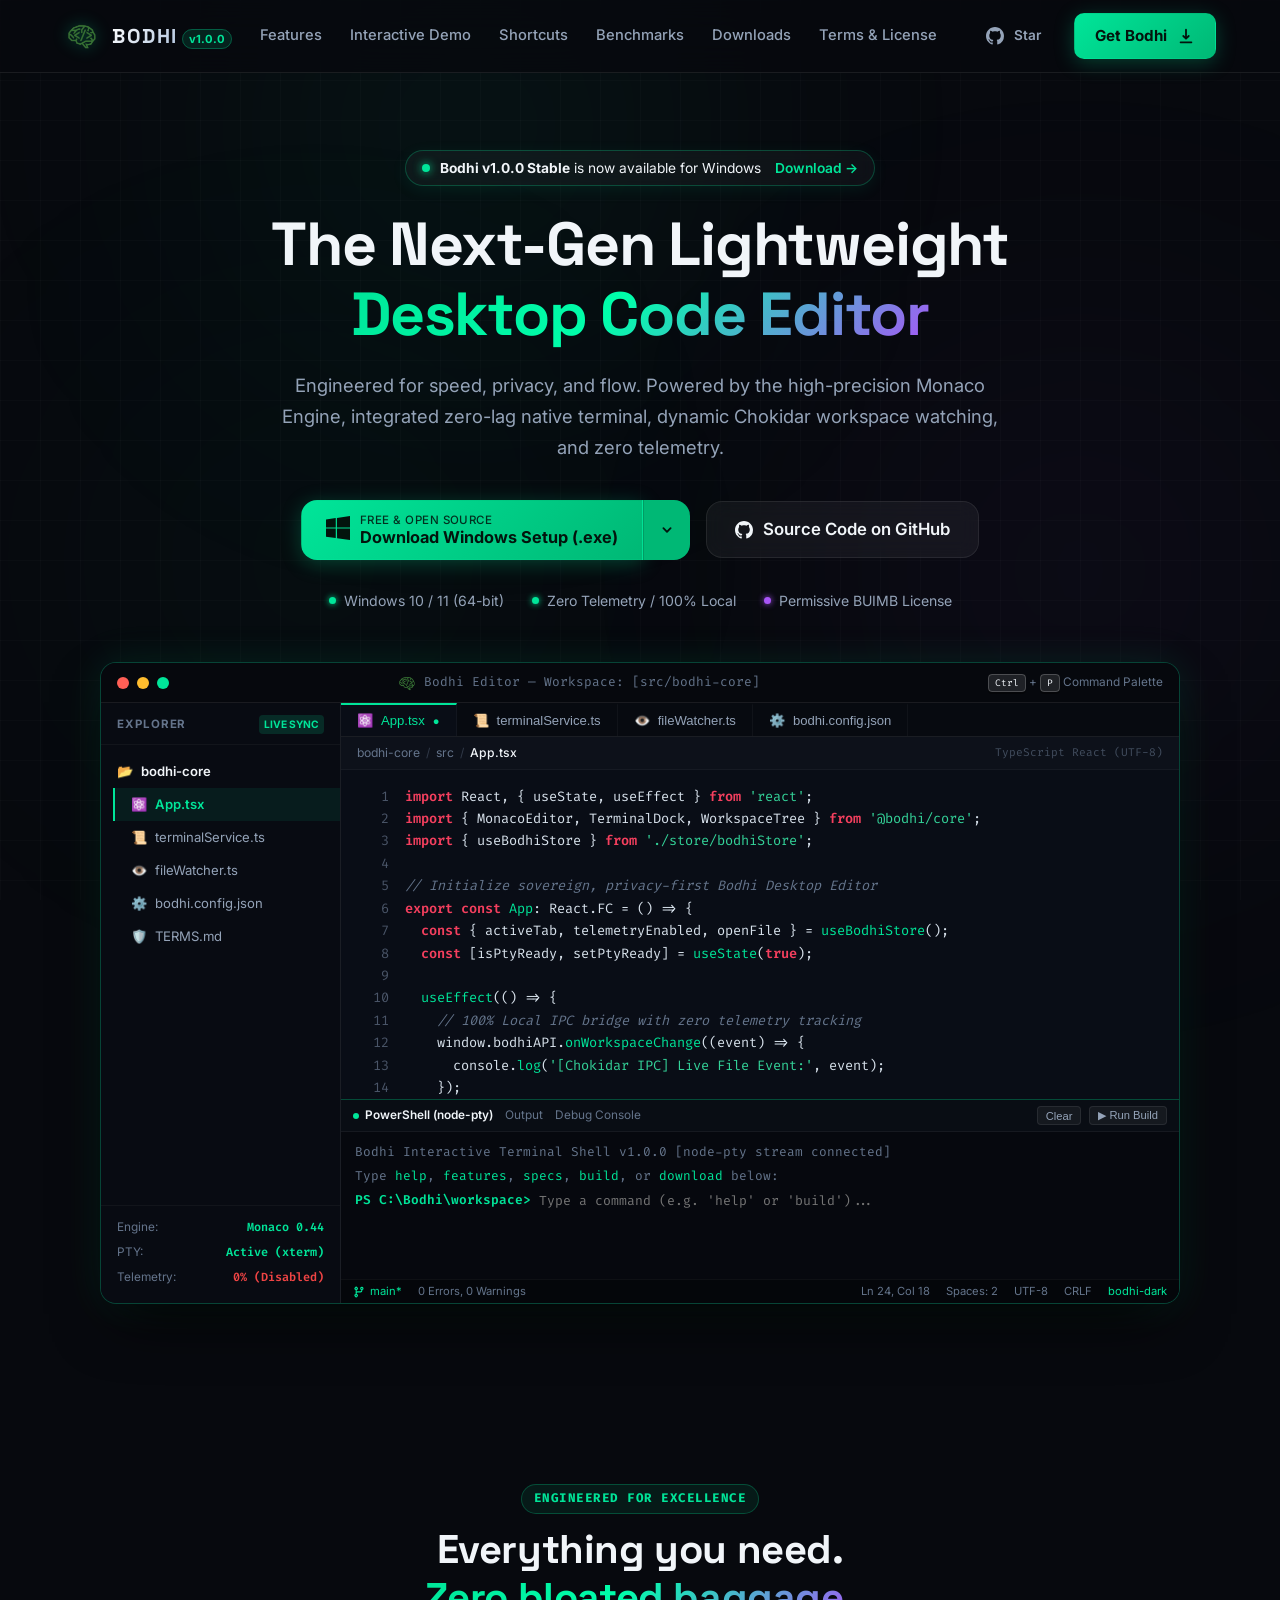
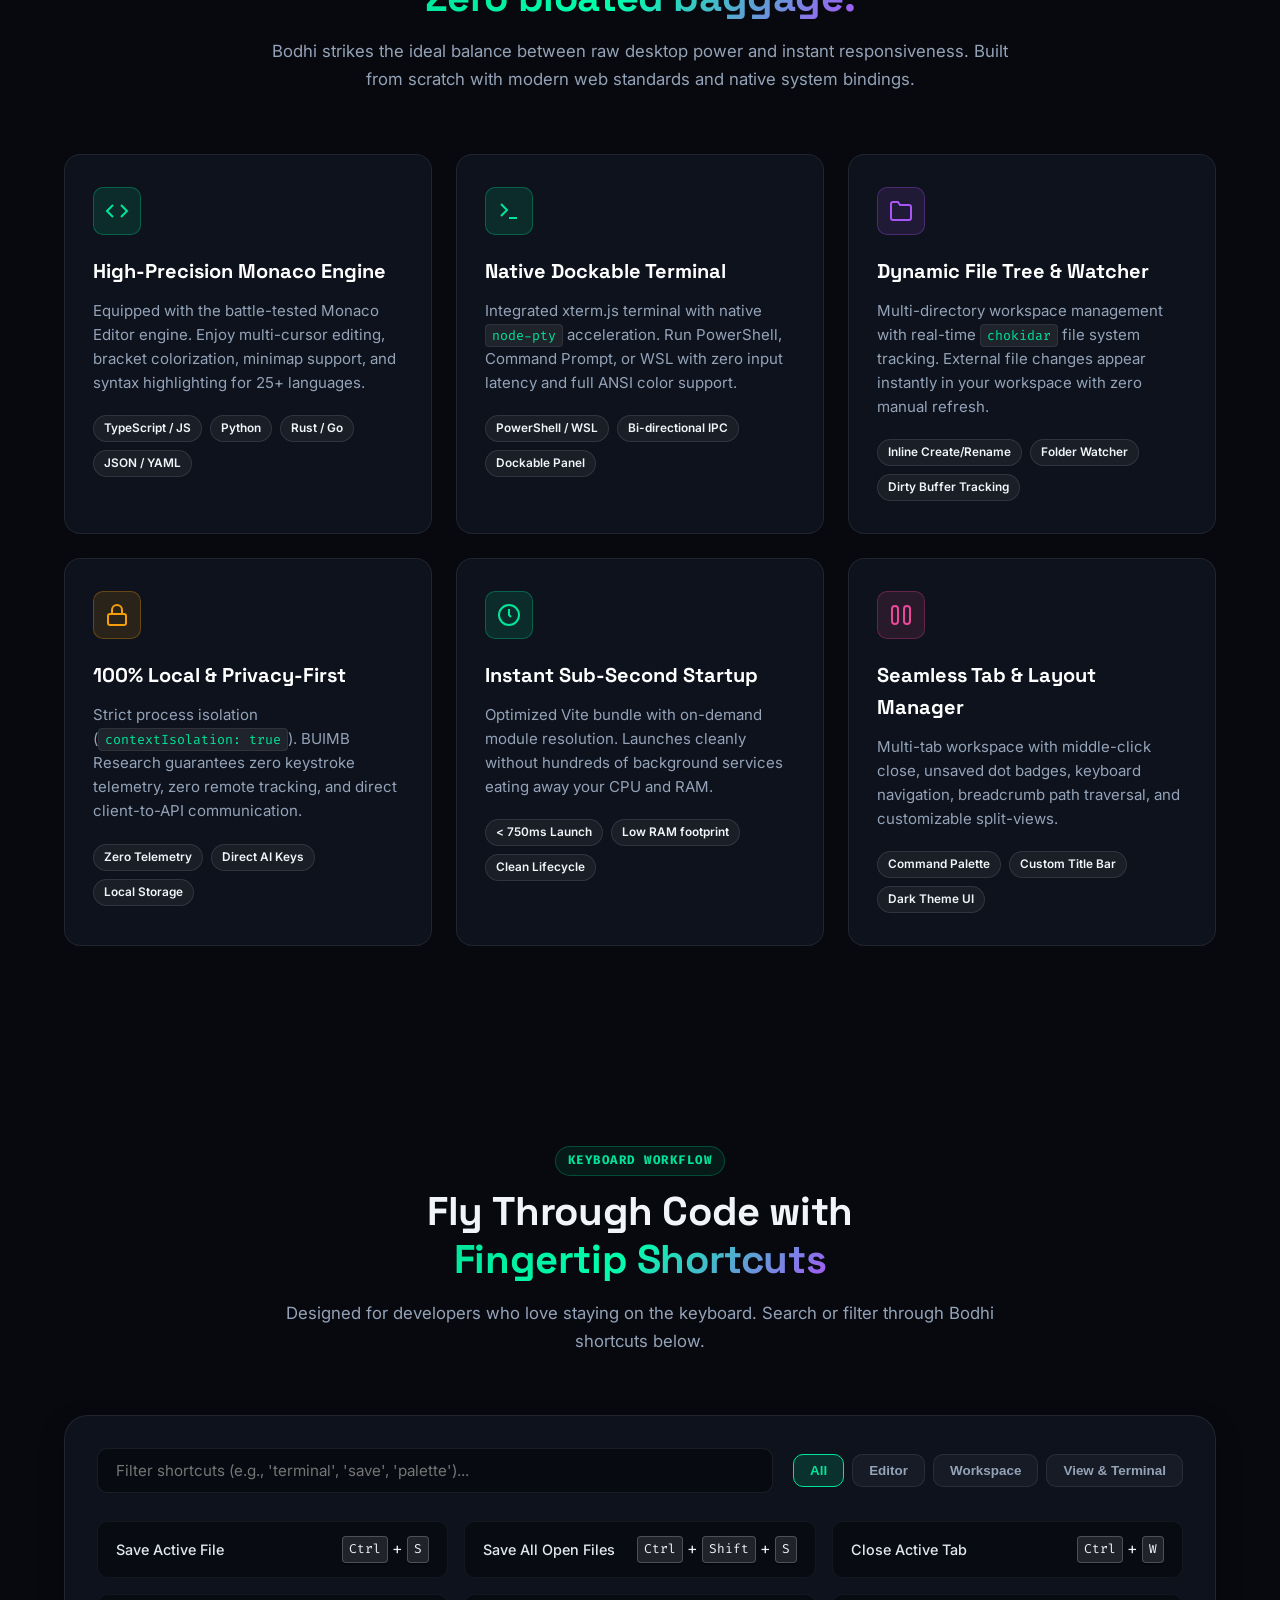
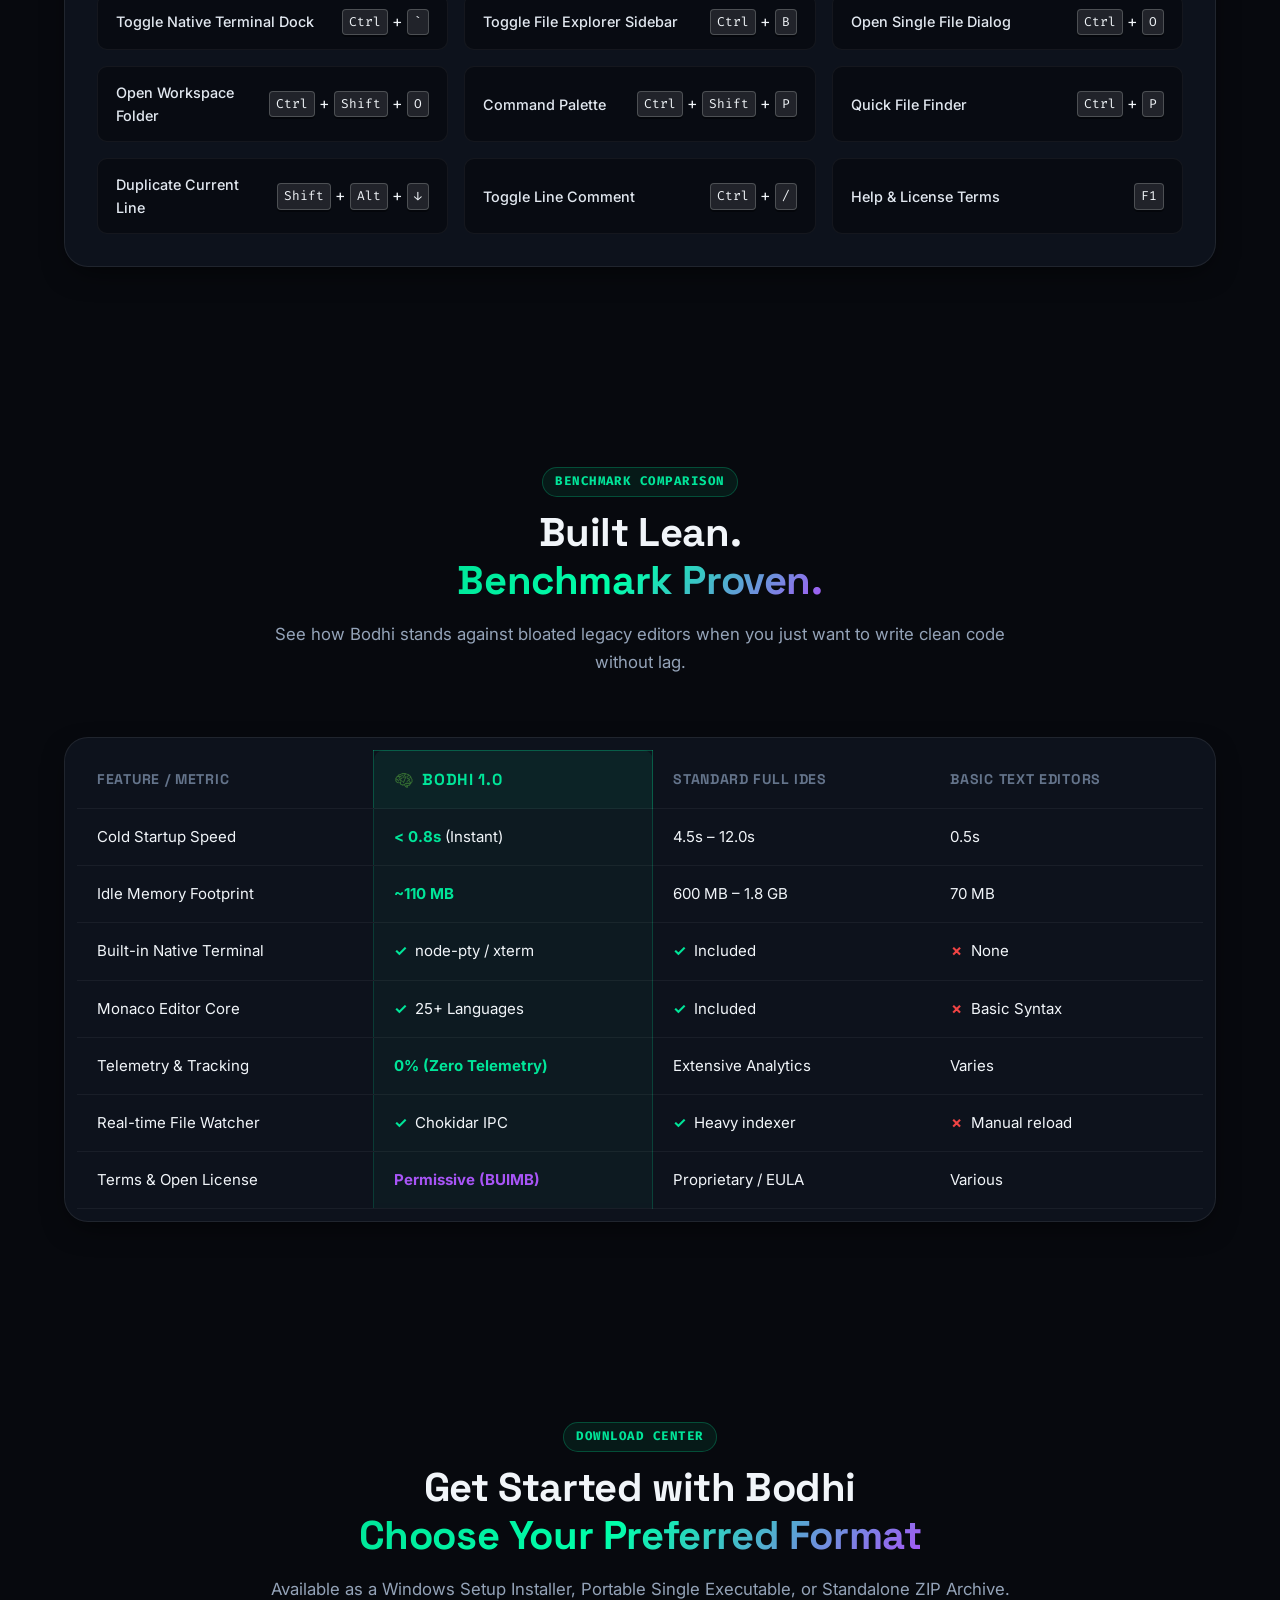
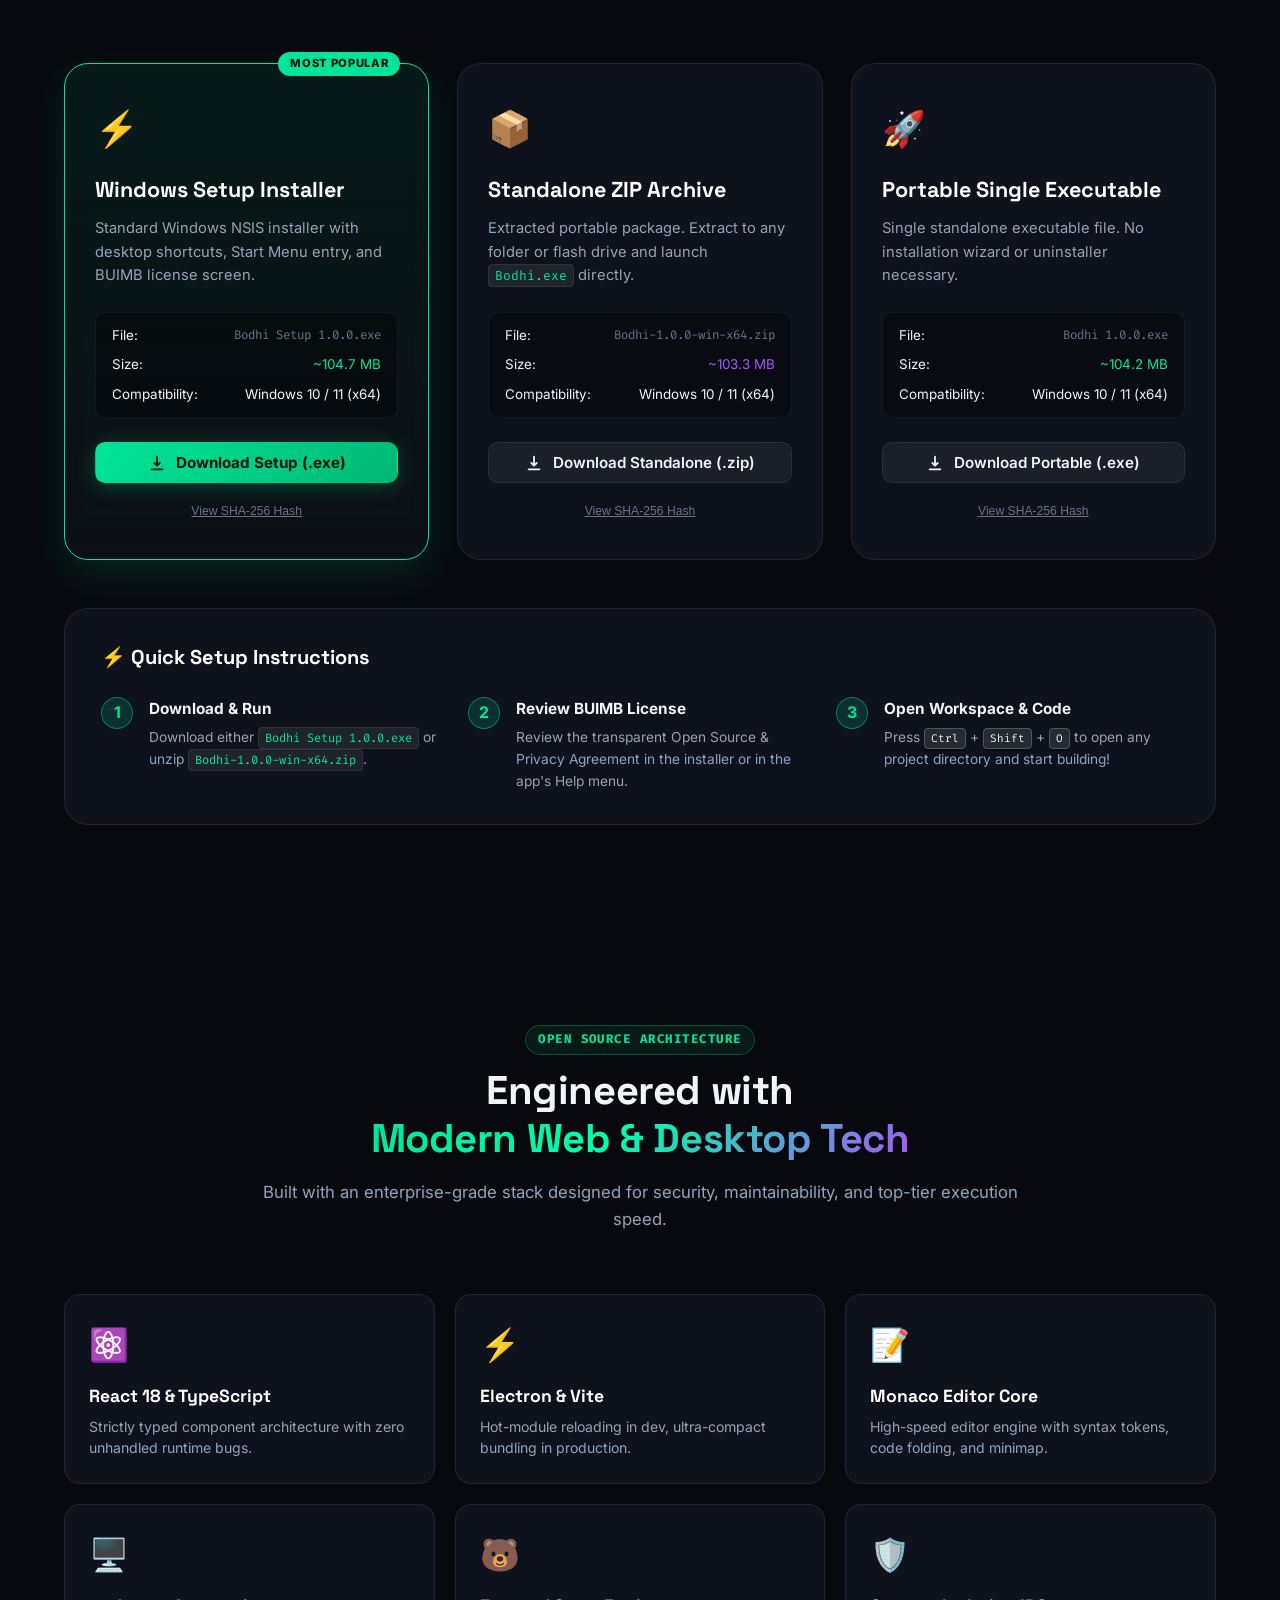
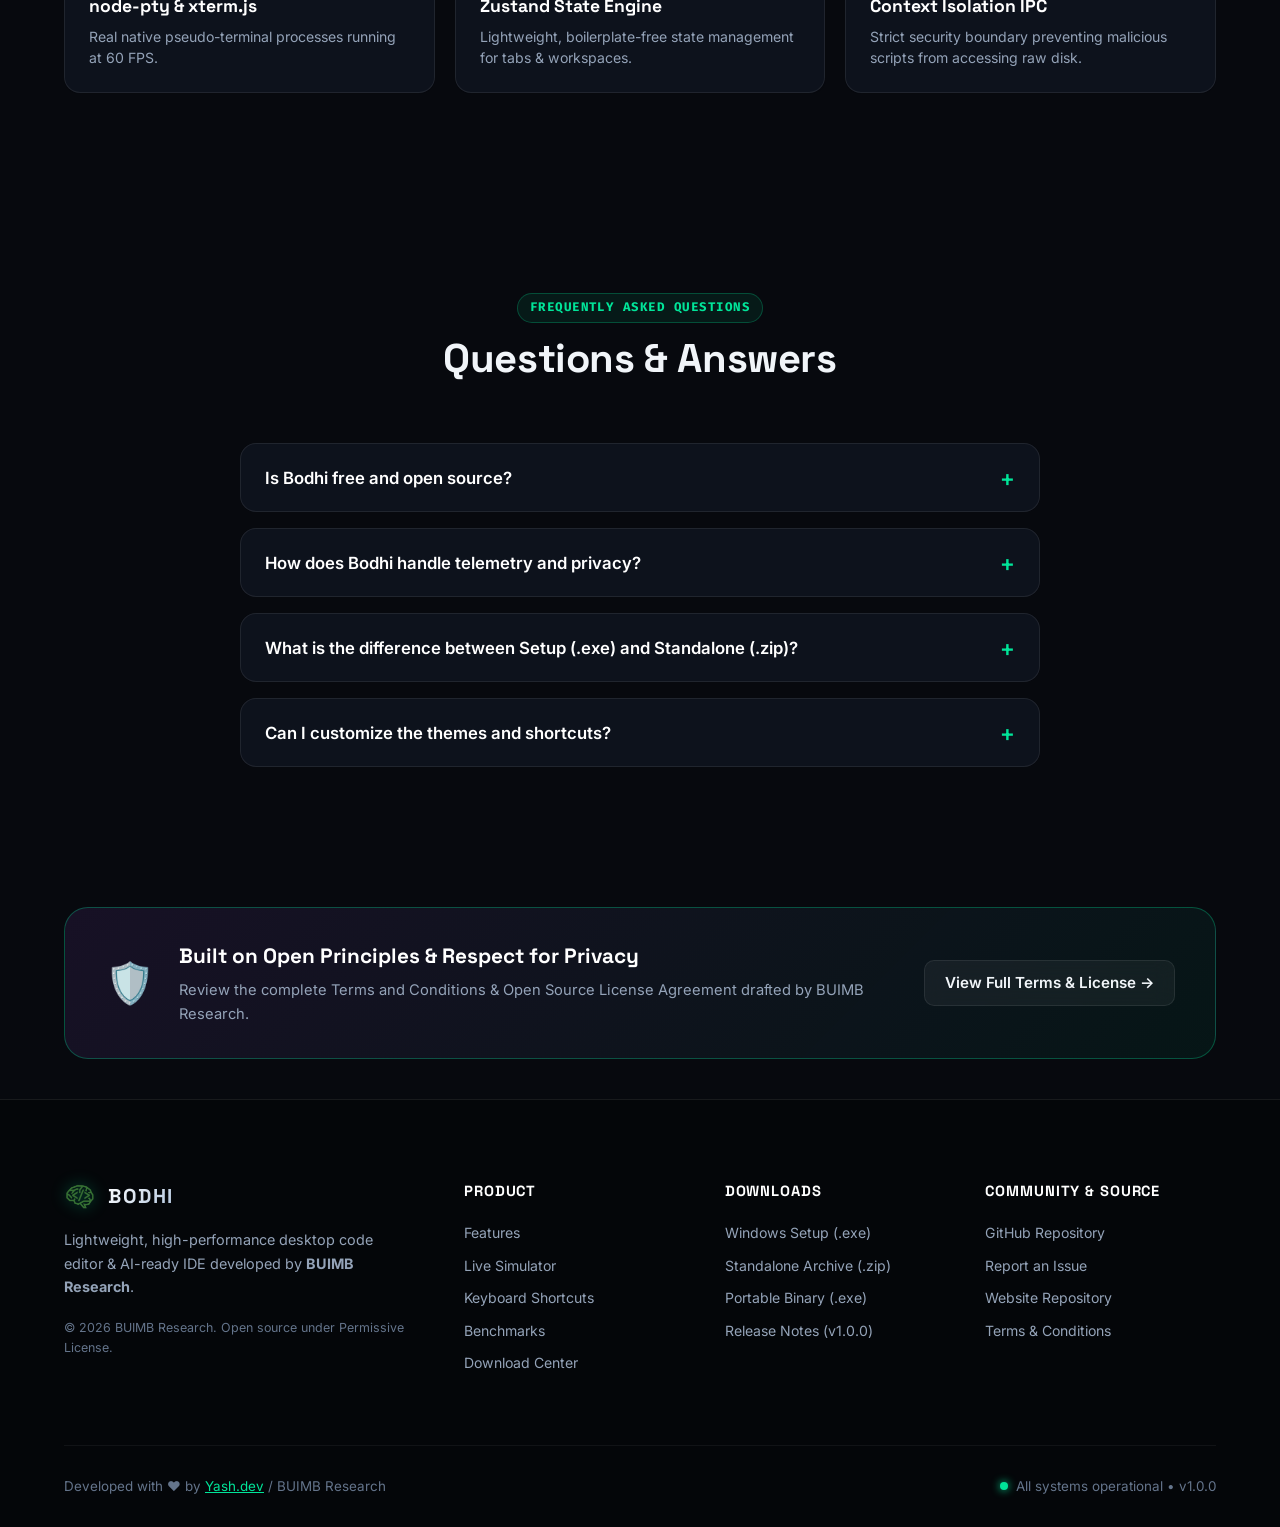
==== commit a387d5c5: "feat:renaming the code editor from cortex to bodhi" ====
--- a/index.html
+++ b/index.html
@@ -3,18 +3,18 @@
 <head>
   <meta charset="UTF-8" />
   <meta name="viewport" content="width=device-width, initial-scale=1.0" />
-  <title>Cortex Code Editor &mdash; Fast, Lightweight, Privacy-First Desktop IDE</title>
-  <meta name="description" content="Cortex is a next-generation lightweight desktop code editor engineered with Monaco Editor, zero-lag native terminal, instant file watching, and zero telemetry." />
-  <meta name="keywords" content="Cortex, Code Editor, IDE, Monaco Editor, Electron, React, TypeScript, Desktop Editor, Open Source, BUIMB Research" />
+  <title>Bodhi Code Editor &mdash; Fast, Lightweight, Privacy-First Desktop IDE</title>
+  <meta name="description" content="Bodhi is a next-generation lightweight desktop code editor engineered with Monaco Editor, zero-lag native terminal, instant file watching, and zero telemetry." />
+  <meta name="keywords" content="Bodhi, Code Editor, IDE, Monaco Editor, Electron, React, TypeScript, Desktop Editor, Open Source, BUIMB Research" />
   <meta name="author" content="BUIMB Research / Yash.dev" />
   
   <!-- Open Graph / Social Media -->
   <meta property="og:type" content="website" />
-  <meta property="og:title" content="Cortex Code Editor &mdash; Fast, Lightweight &amp; Privacy-First" />
+  <meta property="og:title" content="Bodhi Code Editor &mdash; Fast, Lightweight &amp; Privacy-First" />
   <meta property="og:description" content="Experience instant load times, Monaco engine, native dockable terminal, and zero-telemetry local privacy." />
   <meta property="og:image" content="assets/logo.png" />
   <meta name="twitter:card" content="summary_large_image" />
-  <meta name="twitter:title" content="Cortex Code Editor" />
+  <meta name="twitter:title" content="Bodhi Code Editor" />
   <meta name="twitter:description" content="Next-generation lightweight code editor engineered with Monaco and native terminal." />
   
   <link rel="icon" type="image/x-icon" href="assets/favicon.ico" />
@@ -40,11 +40,11 @@
     <div class="container nav-container">
       <a href="#" class="brand-link" id="brand-logo">
         <div class="brand-icon-wrapper">
-          <img src="assets/logo.png" alt="Cortex Logo" class="brand-logo-img" />
+          <img src="assets/logo.png" alt="Bodhi Logo" class="brand-logo-img" />
           <div class="brand-glow-ring"></div>
         </div>
         <div class="brand-text">
-          <span class="brand-title">CORTEX</span>
+          <span class="brand-title">BODHI</span>
           <span class="brand-badge">v1.0.0</span>
         </div>
       </a>
@@ -59,14 +59,14 @@
       </nav>
 
       <div class="nav-actions">
-        <a href="https://github.com/yash245-code/Cortex" target="_blank" rel="noopener noreferrer" class="btn btn-ghost btn-icon" title="View GitHub Repository" id="nav-github-btn">
+        <a href="https://github.com/yash245-code/Bodhi" target="_blank" rel="noopener noreferrer" class="btn btn-ghost btn-icon" title="View GitHub Repository" id="nav-github-btn">
           <svg class="icon" viewBox="0 0 24 24" fill="currentColor">
             <path d="M12 0C5.37 0 0 5.37 0 12c0 5.31 3.435 9.795 8.205 11.385.6.105.825-.255.825-.57 0-.285-.015-1.23-.015-2.235-3.015.555-3.795-.735-4.035-1.41-.135-.345-.72-1.41-1.23-1.695-.42-.225-1.02-.78-.015-.795.945-.015 1.62.87 1.845 1.23 1.08 1.815 2.805 1.305 3.495.99.105-.78.42-1.305.765-1.605-2.67-.3-5.46-1.335-5.46-5.925 0-1.305.465-2.385 1.23-3.225-.12-.3-.54-1.53.12-3.18 0 0 1.005-.315 3.3 1.23.96-.27 1.98-.405 3-.405s2.04.135 3 .405c2.295-1.56 3.3-1.23 3.3-1.23.66 1.65.24 2.88.12 3.18.765.84 1.23 1.905 1.23 3.225 0 4.605-2.805 5.625-5.475 5.925.435.375.81 1.095.81 2.22 0 1.605-.015 2.895-.015 3.3 0 .315.225.69.825.57A12.02 12.02 0 0024 12c0-6.63-5.37-12-12-12z"/>
           </svg>
           <span class="github-star-count" id="nav-star-label">Star</span>
         </a>
         <a href="#downloads" class="btn btn-primary btn-glow" id="nav-download-cta">
-          <span>Get Cortex</span>
+          <span>Get Bodhi</span>
           <svg class="icon arrow-icon" viewBox="0 0 20 20" fill="currentColor">
             <path fill-rule="evenodd" d="M3 17a1 1 0 011-1h12a1 1 0 110 2H4a1 1 0 01-1-1zm3.293-7.707a1 1 0 011.414 0L9 10.586V3a1 1 0 112 0v7.586l1.293-1.293a1 1 0 111.414 1.414l-3 3a1 1 0 01-1.414 0l-3-3a1 1 0 010-1.414z" clip-rule="evenodd" />
           </svg>
@@ -85,7 +85,7 @@
       <div class="hero-badge-wrap">
         <div class="pill-badge" id="hero-pill">
           <span class="pill-pulse"></span>
-          <span class="pill-text"><strong>Cortex v1.0.0 Stable</strong> is now available for Windows</span>
+          <span class="pill-text"><strong>Bodhi v1.0.0 Stable</strong> is now available for Windows</span>
           <a href="#downloads" class="pill-arrow">Download &rarr;</a>
         </div>
       </div>
@@ -103,8 +103,8 @@
       <div class="hero-cta-group">
         <div class="download-dropdown-wrapper">
           <button type="button" class="btn btn-primary btn-xl btn-glow-lg require-agreement-trigger" 
-                  data-download-url="https://github.com/yash245-code/Cortex/releases/download/v1.0.0/Cortex.Setup.1.0.0.exe" 
-                  data-download-name="Cortex Setup 1.0.0.exe" 
+                  data-download-url="https://github.com/yash245-code/Bodhi/releases/download/v1.0.0/Bodhi.Setup.1.0.0.exe" 
+                  data-download-name="Bodhi Setup 1.0.0.exe" 
                   data-download-type="Windows Setup Installer (NSIS)" 
                   data-download-size="~104.7 MB" 
                   id="hero-setup-download">
@@ -125,8 +125,8 @@
           <!-- Dropdown Menu -->
           <div class="download-dropdown-menu" id="hero-dropdown-menu">
             <div class="dropdown-option require-agreement-trigger" 
-                 data-download-url="https://github.com/yash245-code/Cortex/releases/download/v1.0.0/Cortex.Setup.1.0.0.exe" 
-                 data-download-name="Cortex Setup 1.0.0.exe" 
+                 data-download-url="https://github.com/yash245-code/Bodhi/releases/download/v1.0.0/Bodhi.Setup.1.0.0.exe" 
+                 data-download-name="Bodhi Setup 1.0.0.exe" 
                  data-download-type="Windows Setup Installer" 
                  data-download-size="~104.7 MB">
               <div class="opt-icon">⚡</div>
@@ -136,8 +136,8 @@
               </div>
             </div>
             <div class="dropdown-option require-agreement-trigger" 
-                 data-download-url="https://github.com/yash245-code/Cortex/releases/download/v1.0.0/Cortex-1.0.0-win-x64.zip" 
-                 data-download-name="Cortex-1.0.0-win-x64.zip" 
+                 data-download-url="https://github.com/yash245-code/Bodhi/releases/download/v1.0.0/Bodhi-1.0.0-win-x64.zip" 
+                 data-download-name="Bodhi-1.0.0-win-x64.zip" 
                  data-download-type="Standalone ZIP Package" 
                  data-download-size="~103.3 MB">
               <div class="opt-icon">📦</div>
@@ -147,8 +147,8 @@
               </div>
             </div>
             <div class="dropdown-option require-agreement-trigger" 
-                 data-download-url="https://github.com/yash245-code/Cortex/releases/download/v1.0.0/Cortex.1.0.0.exe" 
-                 data-download-name="Cortex 1.0.0.exe" 
+                 data-download-url="https://github.com/yash245-code/Bodhi/releases/download/v1.0.0/Bodhi.1.0.0.exe" 
+                 data-download-name="Bodhi 1.0.0.exe" 
                  data-download-type="Portable Executable" 
                  data-download-size="~104.2 MB">
               <div class="opt-icon">🚀</div>
@@ -160,7 +160,7 @@
           </div>
         </div>
 
-        <a href="https://github.com/yash245-code/Cortex" target="_blank" rel="noopener noreferrer" class="btn btn-secondary btn-xl" id="hero-gh-btn">
+        <a href="https://github.com/yash245-code/Bodhi" target="_blank" rel="noopener noreferrer" class="btn btn-secondary btn-xl" id="hero-gh-btn">
           <svg class="icon" viewBox="0 0 24 24" fill="currentColor">
             <path d="M12 0C5.37 0 0 5.37 0 12c0 5.31 3.435 9.795 8.205 11.385.6.105.825-.255.825-.57 0-.285-.015-1.23-.015-2.235-3.015.555-3.795-.735-4.035-1.41-.135-.345-.72-1.41-1.23-1.695-.42-.225-1.02-.78-.015-.795.945-.015 1.62.87 1.845 1.23 1.08 1.815 2.805 1.305 3.495.99.105-.78.42-1.305.765-1.605-2.67-.3-5.46-1.335-5.46-5.925 0-1.305.465-2.385 1.23-3.225-.12-.3-.54-1.53.12-3.18 0 0 1.005-.315 3.3 1.23.96-.27 1.98-.405 3-.405s2.04.135 3 .405c2.295-1.56 3.3-1.23 3.3-1.23.66 1.65.24 2.88.12 3.18.765.84 1.23 1.905 1.23 3.225 0 4.605-2.805 5.625-5.475 5.925.435.375.81 1.095.81 2.22 0 1.605-.015 2.895-.015 3.3 0 .315.225.69.825.57A12.02 12.02 0 0024 12c0-6.63-5.37-12-12-12z"/>
           </svg>
@@ -196,8 +196,8 @@
               <span class="sim-btn max"></span>
             </div>
             <div class="sim-brand">
-              <img src="assets/logo.png" alt="Cortex" class="sim-logo" />
-              <span class="sim-appname">Cortex Editor &mdash; Workspace: [src/cortex-core]</span>
+              <img src="assets/logo.png" alt="Bodhi" class="sim-logo" />
+              <span class="sim-appname">Bodhi Editor &mdash; Workspace: [src/bodhi-core]</span>
             </div>
             <div class="sim-quick-actions">
               <span class="sim-shortcut-badge"><kbd>Ctrl</kbd> + <kbd>P</kbd> Command Palette</span>
@@ -216,7 +216,7 @@
               <div class="tree-root">
                 <div class="tree-folder open">
                   <span class="folder-icon">📂</span>
-                  <span class="folder-name">cortex-core</span>
+                  <span class="folder-name">bodhi-core</span>
                 </div>
                 <div class="tree-children">
                   <div class="tree-file active" data-file="app-tsx">
@@ -231,9 +231,9 @@
                     <span class="file-icon ts">👁️</span>
                     <span class="file-name">fileWatcher.ts</span>
                   </div>
-                  <div class="tree-file" data-file="cortex-config">
+                  <div class="tree-file" data-file="bodhi-config">
                     <span class="file-icon json">⚙️</span>
-                    <span class="file-name">cortex.config.json</span>
+                    <span class="file-name">bodhi.config.json</span>
                   </div>
                   <div class="tree-file" data-file="terms-md">
                     <span class="file-icon md">🛡️</span>
@@ -276,15 +276,15 @@
                   <span class="tab-icon">👁️</span>
                   <span class="tab-label">fileWatcher.ts</span>
                 </button>
-                <button class="sim-tab" data-tab="cortex-config">
+                <button class="sim-tab" data-tab="bodhi-config">
                   <span class="tab-icon">⚙️</span>
-                  <span class="tab-label">cortex.config.json</span>
+                  <span class="tab-label">bodhi.config.json</span>
                 </button>
               </div>
 
               <!-- Breadcrumb Bar -->
               <div class="sim-breadcrumbs">
-                <span>cortex-core</span>
+                <span>bodhi-core</span>
                 <span class="bc-sep">/</span>
                 <span>src</span>
                 <span class="bc-sep">/</span>
@@ -314,11 +314,11 @@
                   </div>
                 </div>
                 <div class="term-body" id="sim-term-output">
-                  <div class="term-line banner">Cortex Interactive Terminal Shell v1.0.0 [node-pty stream connected]</div>
+                  <div class="term-line banner">Bodhi Interactive Terminal Shell v1.0.0 [node-pty stream connected]</div>
                   <div class="term-line banner">Type <span class="green">help</span>, <span class="green">features</span>, <span class="green">specs</span>, <span class="green">build</span>, or <span class="green">download</span> below:</div>
                   <div class="term-log-entries" id="term-log-entries"></div>
                   <div class="term-input-row">
-                    <span class="term-prompt">PS C:\Cortex\workspace&gt;</span>
+                    <span class="term-prompt">PS C:\Bodhi\workspace&gt;</span>
                     <input type="text" id="term-input" class="term-input" placeholder="Type a command (e.g. 'help' or 'build')..." autocomplete="off" spellcheck="false" />
                   </div>
                 </div>
@@ -335,7 +335,7 @@
                   <span class="sb-item">Spaces: 2</span>
                   <span class="sb-item">UTF-8</span>
                   <span class="sb-item">CRLF</span>
-                  <span class="sb-item green">cortex-dark</span>
+                  <span class="sb-item green">bodhi-dark</span>
                 </div>
               </div>
 
@@ -354,7 +354,7 @@
         <span class="section-tag">ENGINEERED FOR EXCELLENCE</span>
         <h2 class="section-title">Everything you need. <br /><span class="gradient-text">Zero bloated baggage.</span></h2>
         <p class="section-subtitle">
-          Cortex strikes the ideal balance between raw desktop power and instant responsiveness. Built from scratch with modern web standards and native system bindings.
+          Bodhi strikes the ideal balance between raw desktop power and instant responsiveness. Built from scratch with modern web standards and native system bindings.
         </p>
       </div>
 
@@ -491,7 +491,7 @@
         <span class="section-tag">KEYBOARD WORKFLOW</span>
         <h2 class="section-title">Fly Through Code with <br /><span class="gradient-text">Fingertip Shortcuts</span></h2>
         <p class="section-subtitle">
-          Designed for developers who love staying on the keyboard. Search or filter through Cortex shortcuts below.
+          Designed for developers who love staying on the keyboard. Search or filter through Bodhi shortcuts below.
         </p>
       </div>
 
@@ -520,7 +520,7 @@
         <span class="section-tag">BENCHMARK COMPARISON</span>
         <h2 class="section-title">Built Lean. <br /><span class="gradient-text">Benchmark Proven.</span></h2>
         <p class="section-subtitle">
-          See how Cortex stands against bloated legacy editors when you just want to write clean code without lag.
+          See how Bodhi stands against bloated legacy editors when you just want to write clean code without lag.
         </p>
       </div>
 
@@ -531,8 +531,8 @@
               <th>Feature / Metric</th>
               <th class="highlight-th">
                 <div class="th-brand">
-                  <img src="assets/logo.png" alt="Cortex" width="20" />
-                  <span>Cortex 1.0</span>
+                  <img src="assets/logo.png" alt="Bodhi" width="20" />
+                  <span>Bodhi 1.0</span>
                 </div>
               </th>
               <th>Standard Full IDEs</th>
@@ -593,7 +593,7 @@
     <div class="container">
       <div class="section-header text-center">
         <span class="section-tag">DOWNLOAD CENTER</span>
-        <h2 class="section-title">Get Started with Cortex <br /><span class="gradient-text">Choose Your Preferred Format</span></h2>
+        <h2 class="section-title">Get Started with Bodhi <br /><span class="gradient-text">Choose Your Preferred Format</span></h2>
         <p class="section-subtitle">
           Available as a Windows Setup Installer, Portable Single Executable, or Standalone ZIP Archive.
         </p>
@@ -609,14 +609,14 @@
           <p class="dl-desc">Standard Windows NSIS installer with desktop shortcuts, Start Menu entry, and BUIMB license screen.</p>
           
           <div class="dl-meta-box">
-            <div class="dl-meta-row"><span>File:</span> <code class="mono-tag">Cortex Setup 1.0.0.exe</code></div>
+            <div class="dl-meta-row"><span>File:</span> <code class="mono-tag">Bodhi Setup 1.0.0.exe</code></div>
             <div class="dl-meta-row"><span>Size:</span> <span class="green">~104.7 MB</span></div>
             <div class="dl-meta-row"><span>Compatibility:</span> <span>Windows 10 / 11 (x64)</span></div>
           </div>
 
           <button type="button" class="btn btn-primary btn-block btn-glow require-agreement-trigger" 
-                  data-download-url="https://github.com/yash245-code/Cortex/releases/download/v1.0.0/Cortex.Setup.1.0.0.exe" 
-                  data-download-name="Cortex Setup 1.0.0.exe" 
+                  data-download-url="https://github.com/yash245-code/Bodhi/releases/download/v1.0.0/Bodhi.Setup.1.0.0.exe" 
+                  data-download-name="Bodhi Setup 1.0.0.exe" 
                   data-download-type="Windows Setup Installer (NSIS)" 
                   data-download-size="~104.7 MB" 
                   id="download-setup-btn">
@@ -627,8 +627,8 @@
           <div class="hash-toggle-wrap">
             <button class="hash-btn" data-target="hash-setup">View SHA-256 Hash</button>
             <div class="hash-box" id="hash-setup">
-              <code>SHA256: 4f8d9b2e...cortex-setup-v1.0.0</code>
-              <button class="copy-hash-btn" data-hash="cortex-setup-1.0.0-sha256">Copy</button>
+              <code>SHA256: 4f8d9b2e...bodhi-setup-v1.0.0</code>
+              <button class="copy-hash-btn" data-hash="bodhi-setup-1.0.0-sha256">Copy</button>
             </div>
           </div>
         </div>
@@ -637,17 +637,17 @@
         <div class="download-card">
           <div class="dl-card-icon">📦</div>
           <h3 class="dl-title">Standalone ZIP Archive</h3>
-          <p class="dl-desc">Extracted portable package. Extract to any folder or flash drive and launch <code class="inline-code">Cortex.exe</code> directly.</p>
+          <p class="dl-desc">Extracted portable package. Extract to any folder or flash drive and launch <code class="inline-code">Bodhi.exe</code> directly.</p>
           
           <div class="dl-meta-box">
-            <div class="dl-meta-row"><span>File:</span> <code class="mono-tag">Cortex-1.0.0-win-x64.zip</code></div>
+            <div class="dl-meta-row"><span>File:</span> <code class="mono-tag">Bodhi-1.0.0-win-x64.zip</code></div>
             <div class="dl-meta-row"><span>Size:</span> <span class="purple">~103.3 MB</span></div>
             <div class="dl-meta-row"><span>Compatibility:</span> <span>Windows 10 / 11 (x64)</span></div>
           </div>
 
           <button type="button" class="btn btn-secondary btn-block require-agreement-trigger" 
-                  data-download-url="https://github.com/yash245-code/Cortex/releases/download/v1.0.0/Cortex-1.0.0-win-x64.zip" 
-                  data-download-name="Cortex-1.0.0-win-x64.zip" 
+                  data-download-url="https://github.com/yash245-code/Bodhi/releases/download/v1.0.0/Bodhi-1.0.0-win-x64.zip" 
+                  data-download-name="Bodhi-1.0.0-win-x64.zip" 
                   data-download-type="Standalone ZIP Archive" 
                   data-download-size="~103.3 MB" 
                   id="download-zip-btn">
@@ -658,8 +658,8 @@
           <div class="hash-toggle-wrap">
             <button class="hash-btn" data-target="hash-zip">View SHA-256 Hash</button>
             <div class="hash-box" id="hash-zip">
-              <code>SHA256: 7e2a1c8f...cortex-zip-v1.0.0</code>
-              <button class="copy-hash-btn" data-hash="cortex-zip-1.0.0-sha256">Copy</button>
+              <code>SHA256: 7e2a1c8f...bodhi-zip-v1.0.0</code>
+              <button class="copy-hash-btn" data-hash="bodhi-zip-1.0.0-sha256">Copy</button>
             </div>
           </div>
         </div>
@@ -671,14 +671,14 @@
           <p class="dl-desc">Single standalone executable file. No installation wizard or uninstaller necessary.</p>
           
           <div class="dl-meta-box">
-            <div class="dl-meta-row"><span>File:</span> <code class="mono-tag">Cortex 1.0.0.exe</code></div>
+            <div class="dl-meta-row"><span>File:</span> <code class="mono-tag">Bodhi 1.0.0.exe</code></div>
             <div class="dl-meta-row"><span>Size:</span> <span class="green">~104.2 MB</span></div>
             <div class="dl-meta-row"><span>Compatibility:</span> <span>Windows 10 / 11 (x64)</span></div>
           </div>
 
           <button type="button" class="btn btn-secondary btn-block require-agreement-trigger" 
-                  data-download-url="https://github.com/yash245-code/Cortex/releases/download/v1.0.0/Cortex.1.0.0.exe" 
-                  data-download-name="Cortex 1.0.0.exe" 
+                  data-download-url="https://github.com/yash245-code/Bodhi/releases/download/v1.0.0/Bodhi.1.0.0.exe" 
+                  data-download-name="Bodhi 1.0.0.exe" 
                   data-download-type="Portable Executable" 
                   data-download-size="~104.2 MB" 
                   id="download-portable-btn">
@@ -689,8 +689,8 @@
           <div class="hash-toggle-wrap">
             <button class="hash-btn" data-target="hash-portable">View SHA-256 Hash</button>
             <div class="hash-box" id="hash-portable">
-              <code>SHA256: 9b1c4e7d...cortex-portable-v1.0.0</code>
-              <button class="copy-hash-btn" data-hash="cortex-portable-1.0.0-sha256">Copy</button>
+              <code>SHA256: 9b1c4e7d...bodhi-portable-v1.0.0</code>
+              <button class="copy-hash-btn" data-hash="bodhi-portable-1.0.0-sha256">Copy</button>
             </div>
           </div>
         </div>
@@ -707,7 +707,7 @@
             <div class="step-num">1</div>
             <div class="step-body">
               <strong>Download &amp; Run</strong>
-              <p>Download either <code class="inline-code">Cortex Setup 1.0.0.exe</code> or unzip <code class="inline-code">Cortex-1.0.0-win-x64.zip</code>.</p>
+              <p>Download either <code class="inline-code">Bodhi Setup 1.0.0.exe</code> or unzip <code class="inline-code">Bodhi-1.0.0-win-x64.zip</code>.</p>
             </div>
           </div>
           <div class="guide-step">
@@ -787,21 +787,21 @@
       <div class="faq-accordion">
         <div class="faq-item">
           <button class="faq-question">
-            <span>Is Cortex free and open source?</span>
+            <span>Is Bodhi free and open source?</span>
             <span class="faq-icon">+</span>
           </button>
           <div class="faq-answer">
-            <p>Yes! Cortex is developed by BUIMB Research and released under a permissive open-source license. You are free to inspect the source code, modify it, build custom forks, or use it for personal and commercial development.</p>
+            <p>Yes! Bodhi is developed by BUIMB Research and released under a permissive open-source license. You are free to inspect the source code, modify it, build custom forks, or use it for personal and commercial development.</p>
           </div>
         </div>
 
         <div class="faq-item">
           <button class="faq-question">
-            <span>How does Cortex handle telemetry and privacy?</span>
+            <span>How does Bodhi handle telemetry and privacy?</span>
             <span class="faq-icon">+</span>
           </button>
           <div class="faq-answer">
-            <p>Cortex has <strong>zero hidden telemetry</strong>. We do not collect, transmit, or monitor your source code, keystrokes, or workspace paths. When you use AI features, requests communicate directly with your chosen API provider (OpenAI, Gemini, Anthropic) using your own API key with no BUIMB intermediary servers.</p>
+            <p>Bodhi has <strong>zero hidden telemetry</strong>. We do not collect, transmit, or monitor your source code, keystrokes, or workspace paths. When you use AI features, requests communicate directly with your chosen API provider (OpenAI, Gemini, Anthropic) using your own API key with no BUIMB intermediary servers.</p>
           </div>
         </div>
 
@@ -811,7 +811,7 @@
             <span class="faq-icon">+</span>
           </button>
           <div class="faq-answer">
-            <p>The <strong>Setup installer</strong> registers Cortex with Windows Start Menu, creates desktop shortcuts, and includes an uninstaller. The <strong>ZIP archive</strong> and <strong>Portable .exe</strong> require no installation and can be extracted or run from any folder, USB flash drive, or cloud drive without modifying your Windows registry.</p>
+            <p>The <strong>Setup installer</strong> registers Bodhi with Windows Start Menu, creates desktop shortcuts, and includes an uninstaller. The <strong>ZIP archive</strong> and <strong>Portable .exe</strong> require no installation and can be extracted or run from any folder, USB flash drive, or cloud drive without modifying your Windows registry.</p>
           </div>
         </div>
 
@@ -821,7 +821,7 @@
             <span class="faq-icon">+</span>
           </button>
           <div class="faq-answer">
-            <p>Yes, Cortex comes with a curated cyber-dark aesthetic (<code class="inline-code">cortex-dark</code>) with full support for Monaco theme switching and user configuration via <code class="inline-code">cortex.config.json</code> in your local AppData folder.</p>
+            <p>Yes, Bodhi comes with a curated cyber-dark aesthetic (<code class="inline-code">bodhi-dark</code>) with full support for Monaco theme switching and user configuration via <code class="inline-code">bodhi.config.json</code> in your local AppData folder.</p>
           </div>
         </div>
       </div>
@@ -848,8 +848,8 @@
       <div class="footer-top">
         <div class="footer-brand">
           <div class="brand-link">
-            <img src="assets/logo.png" alt="Cortex Logo" class="brand-logo-img" />
-            <span class="brand-title">CORTEX</span>
+            <img src="assets/logo.png" alt="Bodhi Logo" class="brand-logo-img" />
+            <span class="brand-title">BODHI</span>
           </div>
           <p class="footer-bio">
             Lightweight, high-performance desktop code editor &amp; AI-ready IDE developed by <strong>BUIMB Research</strong>.
@@ -874,14 +874,14 @@
             <a href="#downloads">Windows Setup (.exe)</a>
             <a href="#downloads">Standalone Archive (.zip)</a>
             <a href="#downloads">Portable Binary (.exe)</a>
-            <a href="https://github.com/yash245-code/Cortex/releases" target="_blank" rel="noopener">Release Notes (v1.0.0)</a>
+            <a href="https://github.com/yash245-code/Bodhi/releases" target="_blank" rel="noopener">Release Notes (v1.0.0)</a>
           </div>
 
           <div class="footer-col">
             <h4>Community &amp; Source</h4>
-            <a href="https://github.com/yash245-code/Cortex" target="_blank" rel="noopener">GitHub Repository</a>
-            <a href="https://github.com/yash245-code/Cortex/issues" target="_blank" rel="noopener">Report an Issue</a>
-            <a href="https://github.com/yash245-code/Cortex-site" target="_blank" rel="noopener">Website Repository</a>
+            <a href="https://github.com/yash245-code/Bodhi" target="_blank" rel="noopener">GitHub Repository</a>
+            <a href="https://github.com/yash245-code/Bodhi/issues" target="_blank" rel="noopener">Report an Issue</a>
+            <a href="https://github.com/yash245-code/Bodhi-site" target="_blank" rel="noopener">Website Repository</a>
             <a href="terms.html">Terms &amp; Conditions</a>
           </div>
         </div>
@@ -914,7 +914,7 @@
         <div class="agreement-file-header">
           <span class="agreement-file-icon" id="agreement-modal-icon">⚡</span>
           <div class="agreement-file-info">
-            <span class="agreement-file-name" id="agreement-file-name">Cortex Setup 1.0.0.exe</span>
+            <span class="agreement-file-name" id="agreement-file-name">Bodhi Setup 1.0.0.exe</span>
             <span class="agreement-file-meta" id="agreement-file-meta">Windows Setup Installer &bull; ~104.7 MB</span>
           </div>
         </div>
--- a/style.css
+++ b/style.css
@@ -1,10 +1,10 @@
 /* ==========================================================================
    CORTEX LANDING PAGE DESIGN SYSTEM
-   Signature Cyberpunk Emerald Obsidian Palette (Cortex Green)
+   Signature Cyberpunk Emerald Obsidian Palette (Bodhi Green)
    ========================================================================== */
 
 :root {
-  /* Color Palette — Cortex Signature Green */
+  /* Color Palette — Bodhi Signature Green */
   --bg-primary: #07090e;
   --bg-secondary: #0d1117;
   --bg-card: rgba(16, 22, 34, 0.75);
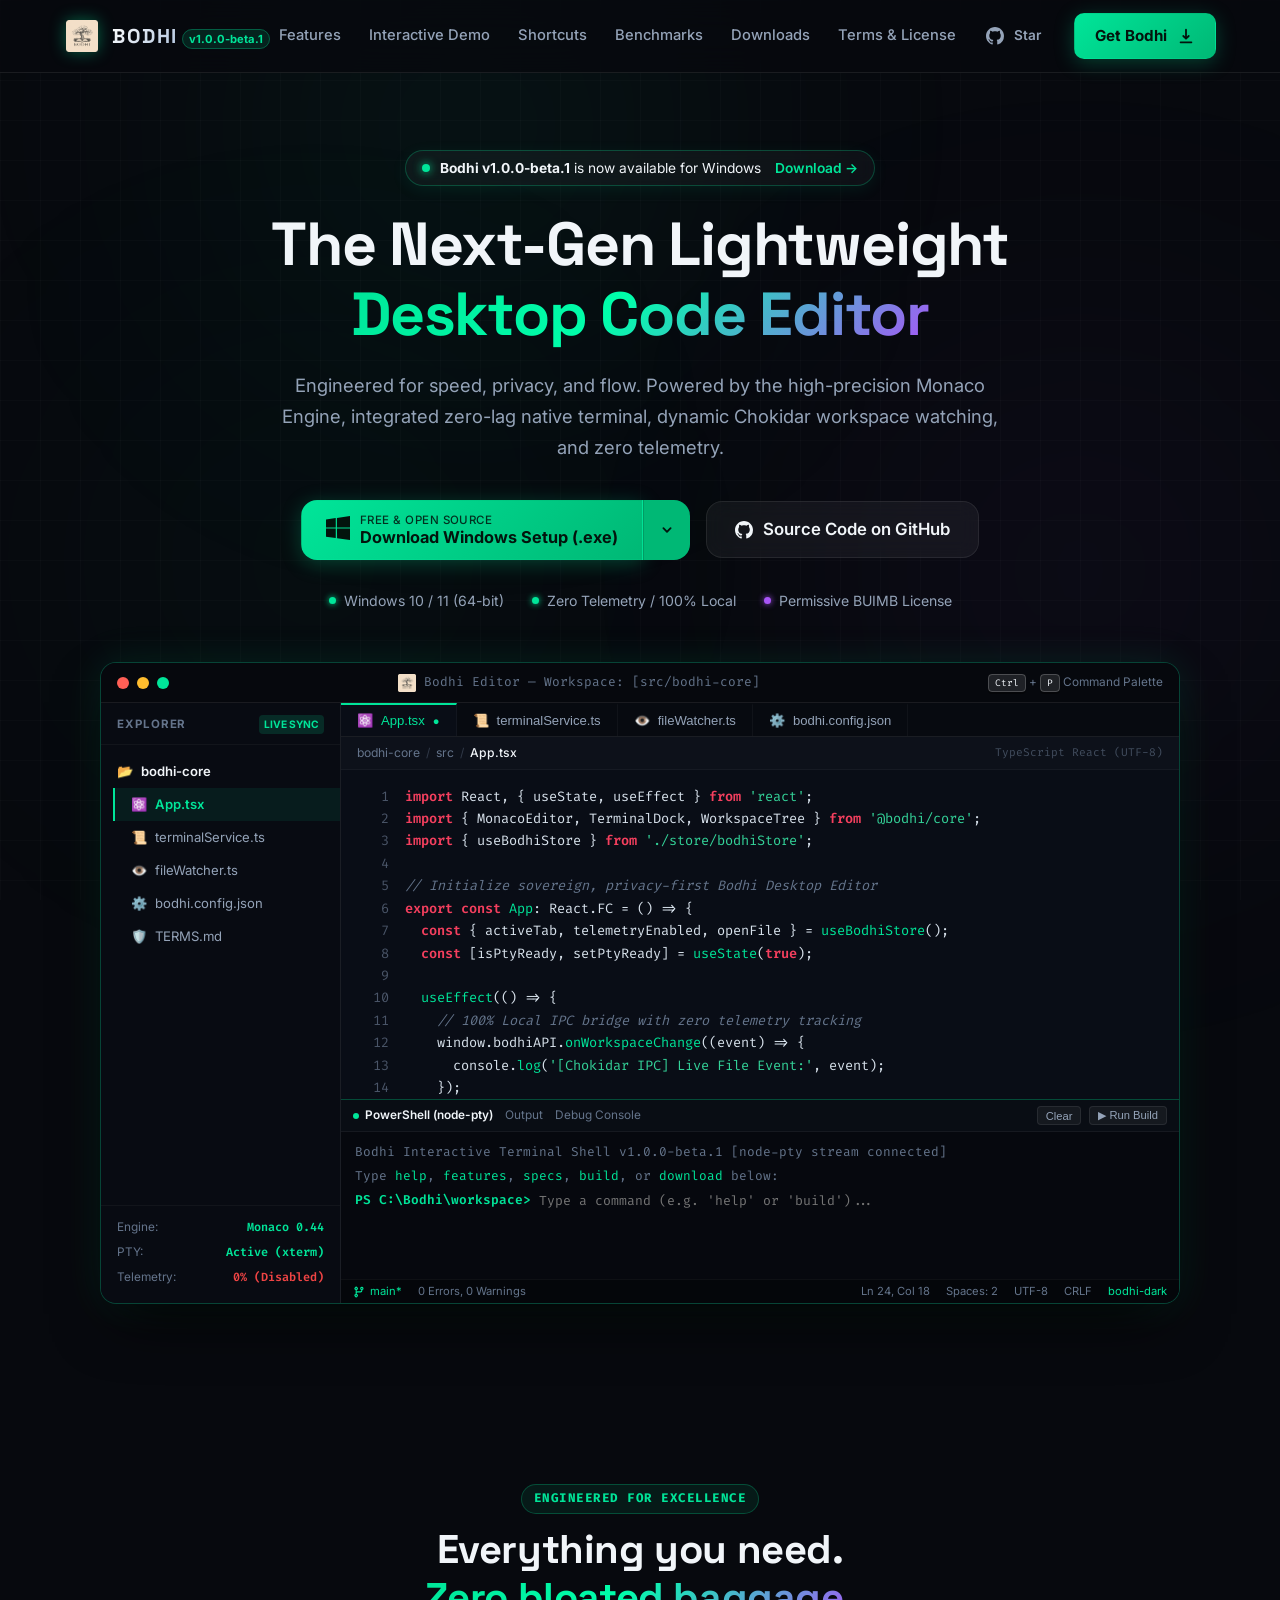
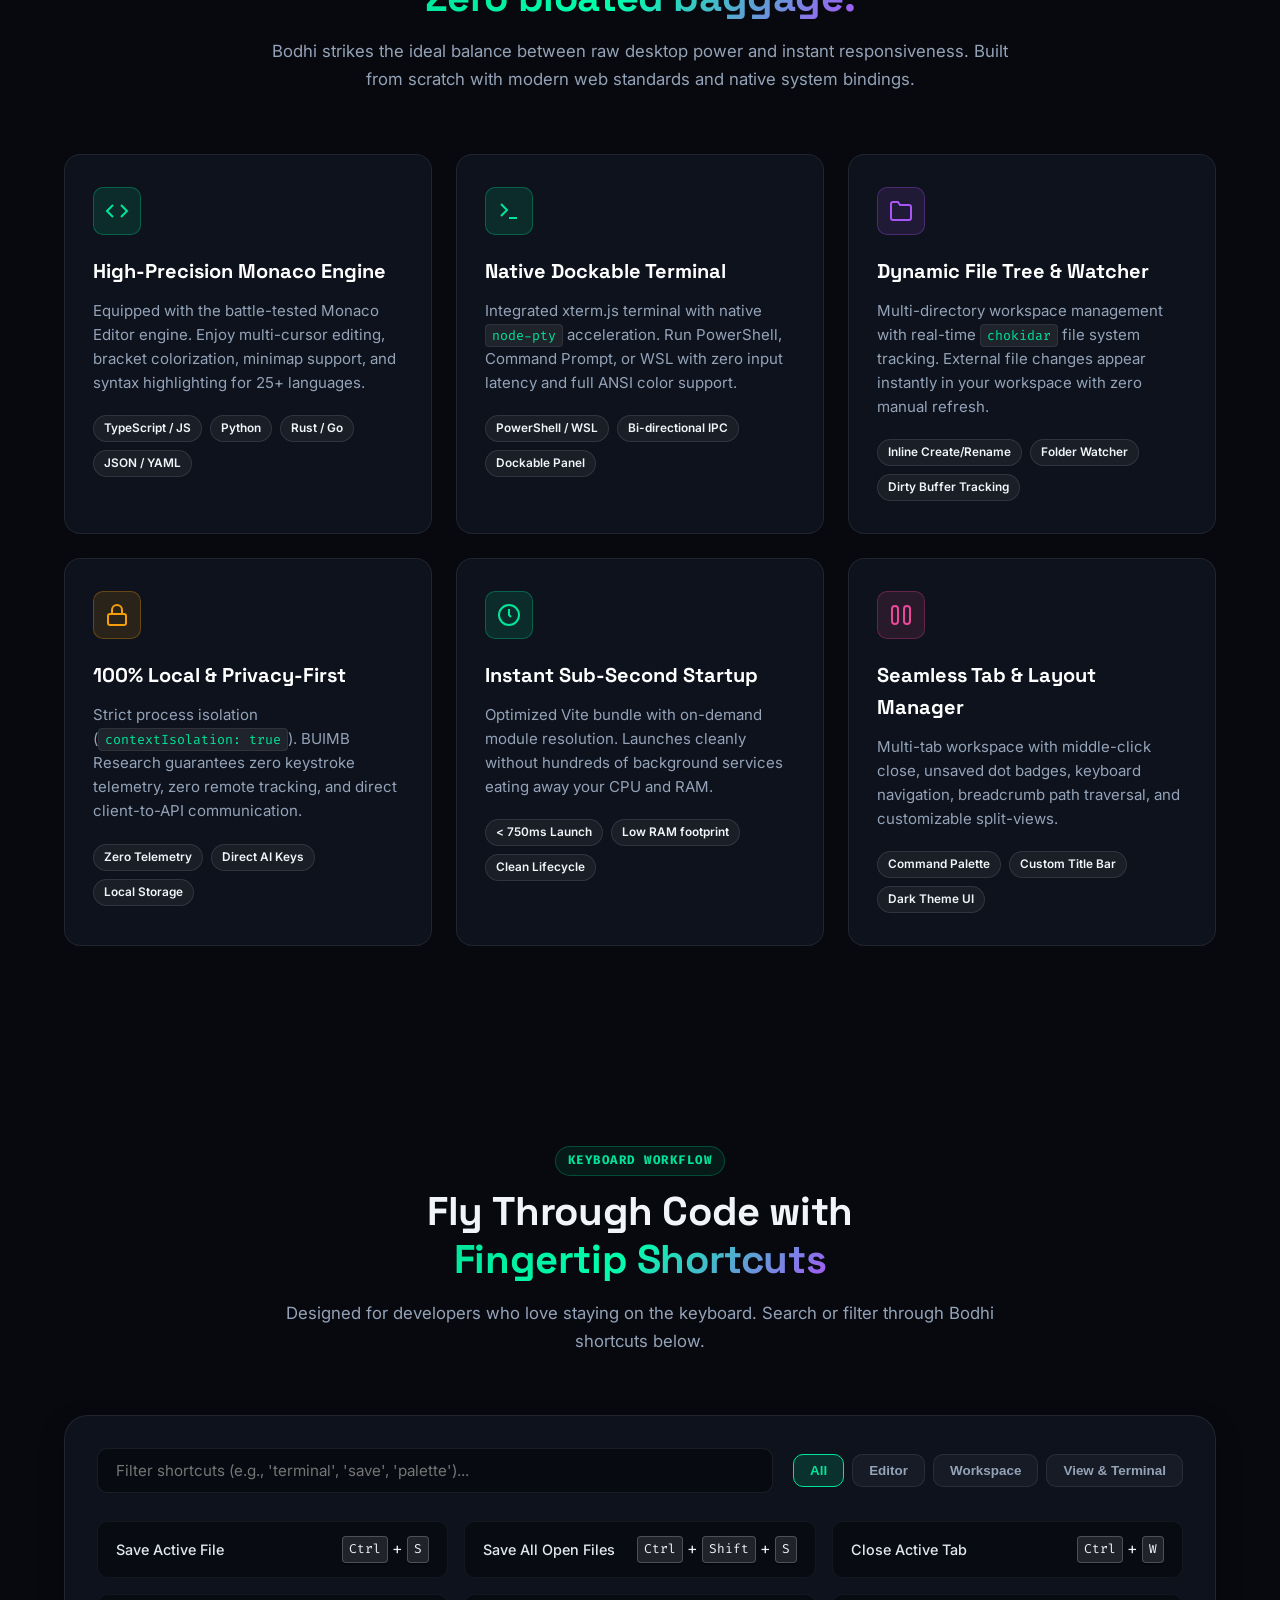
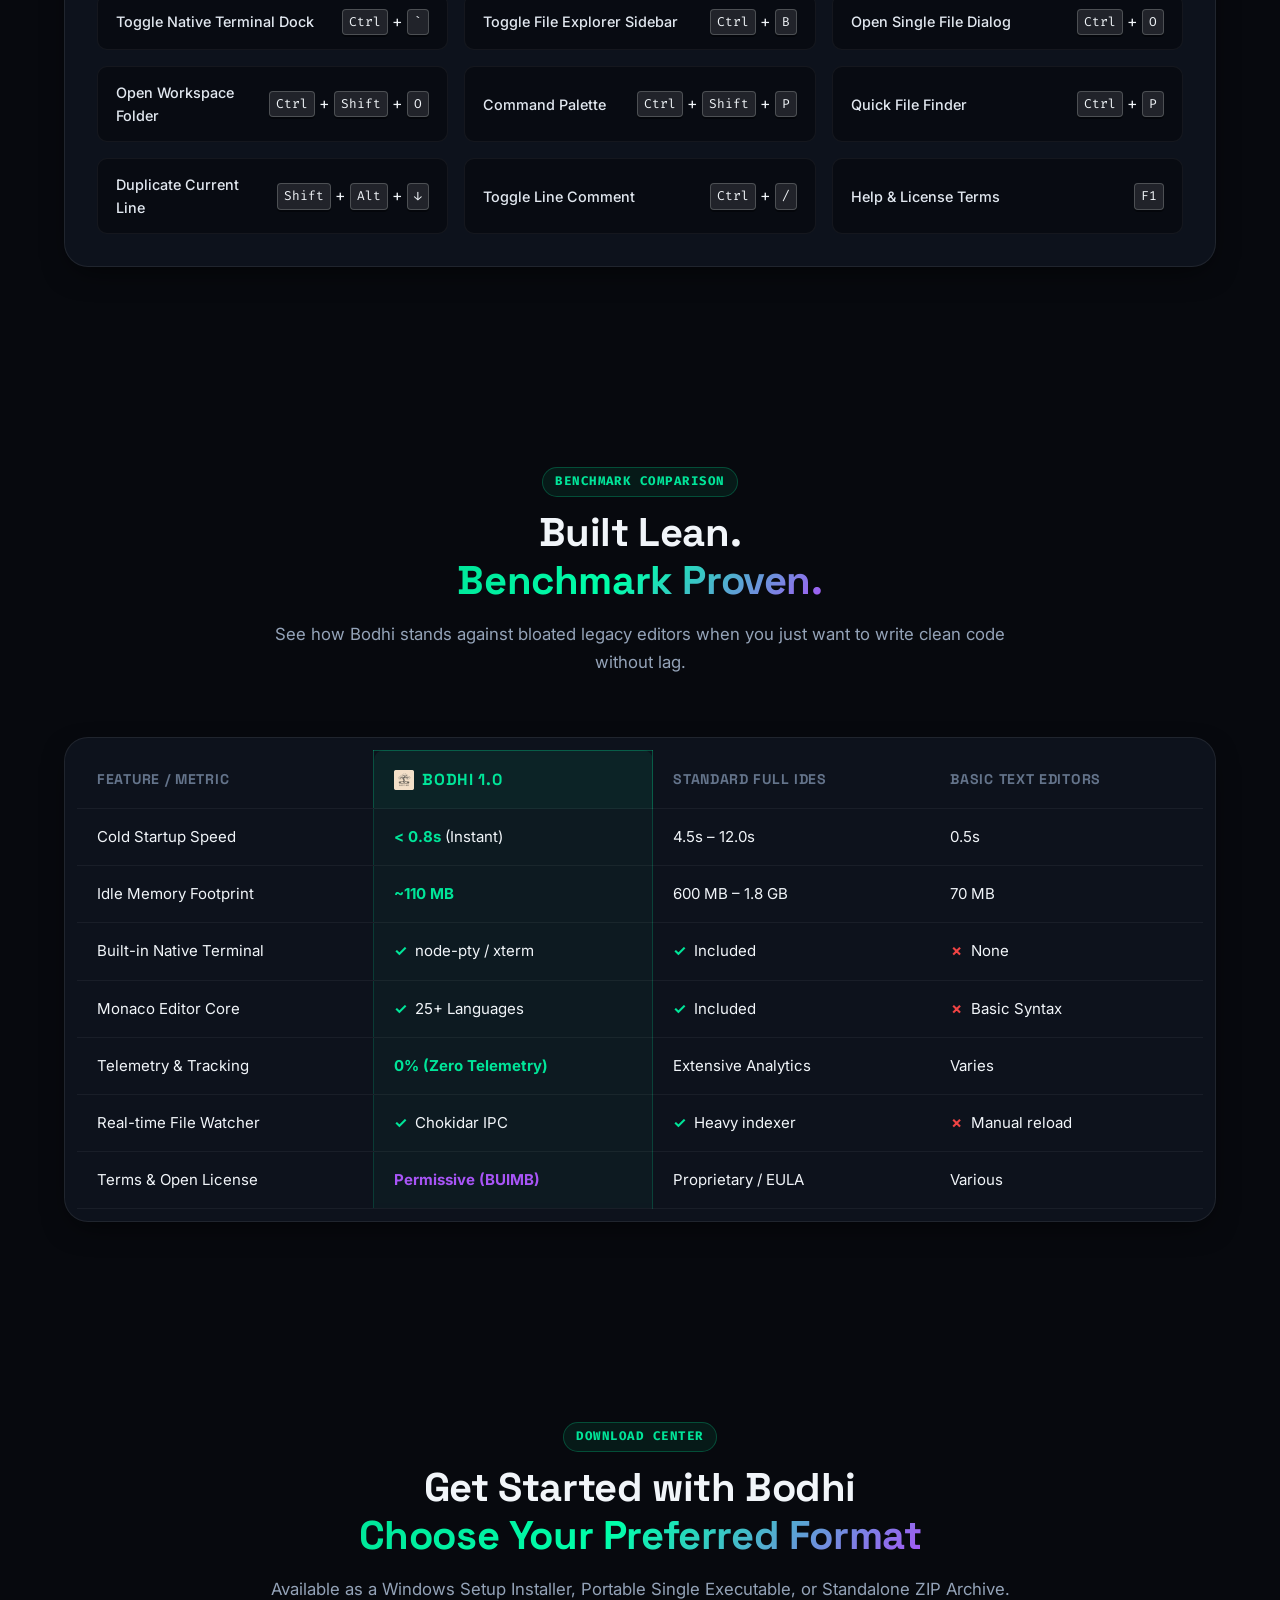
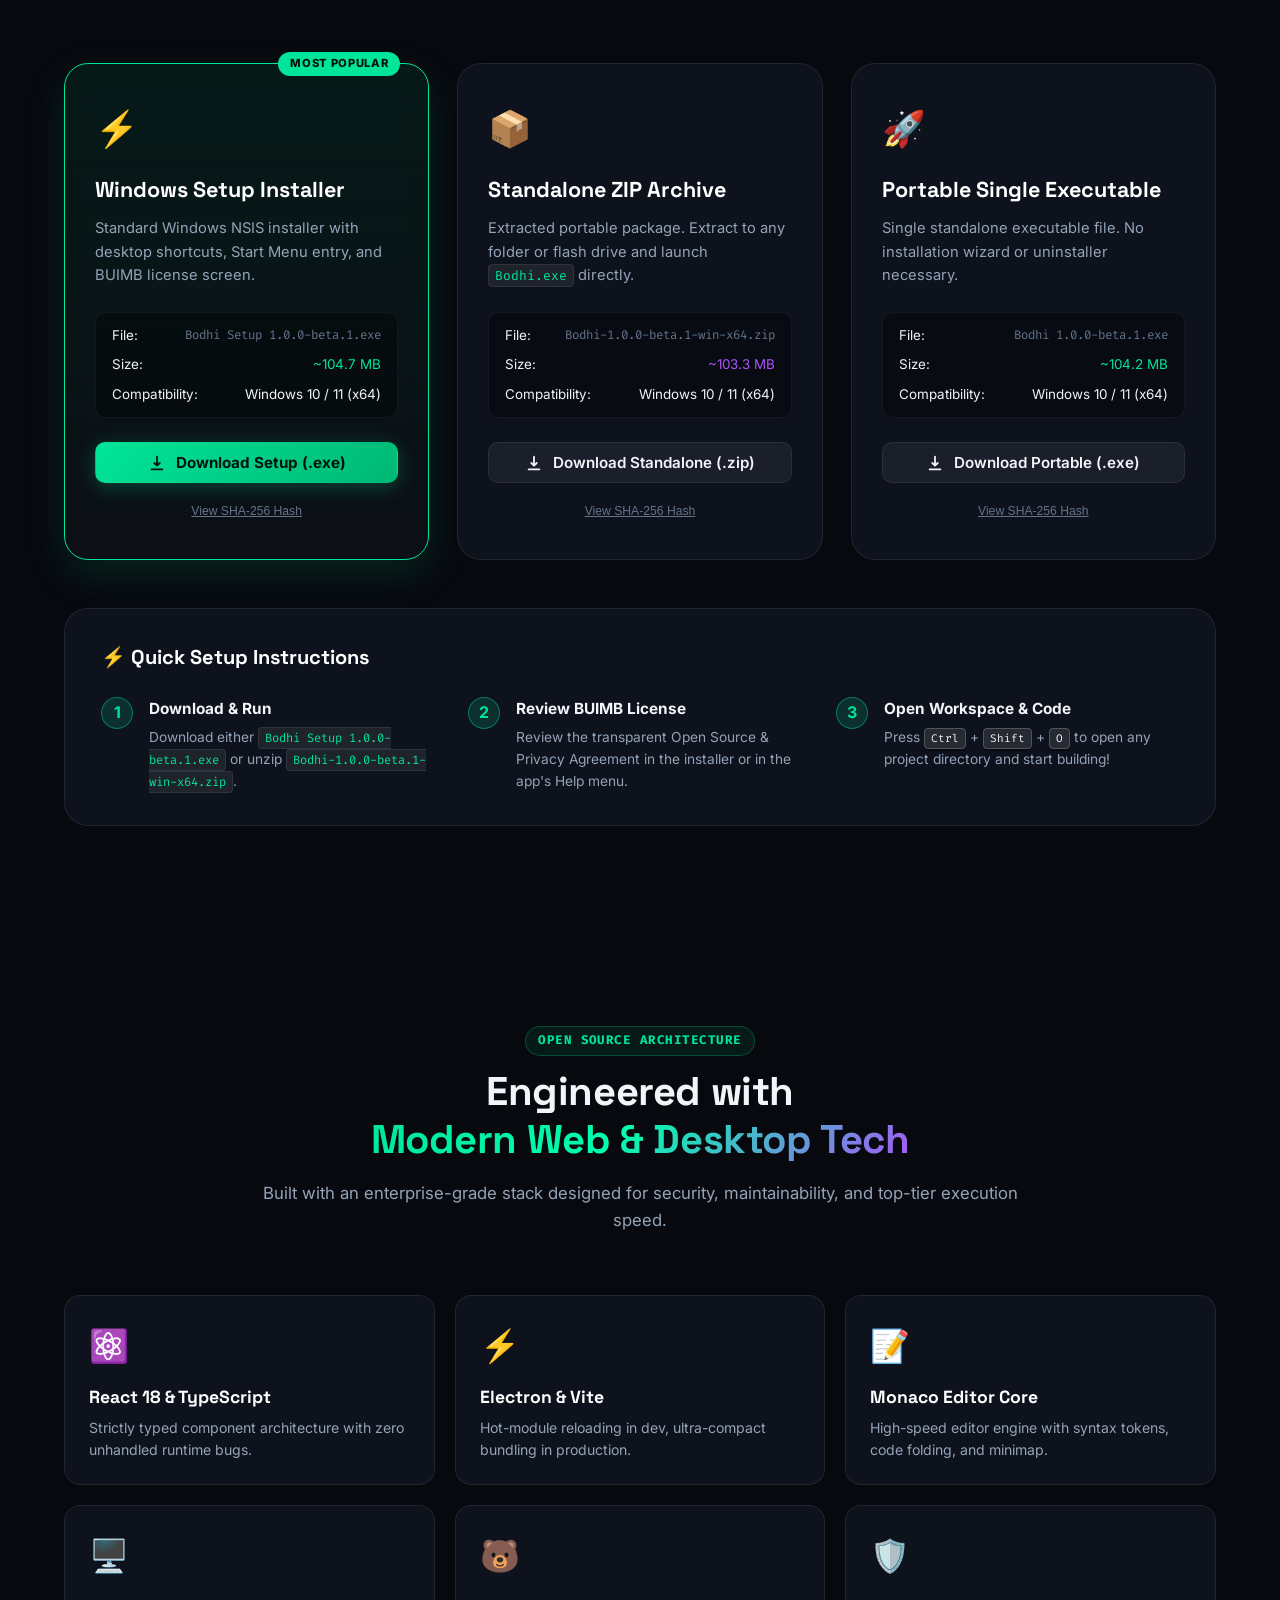
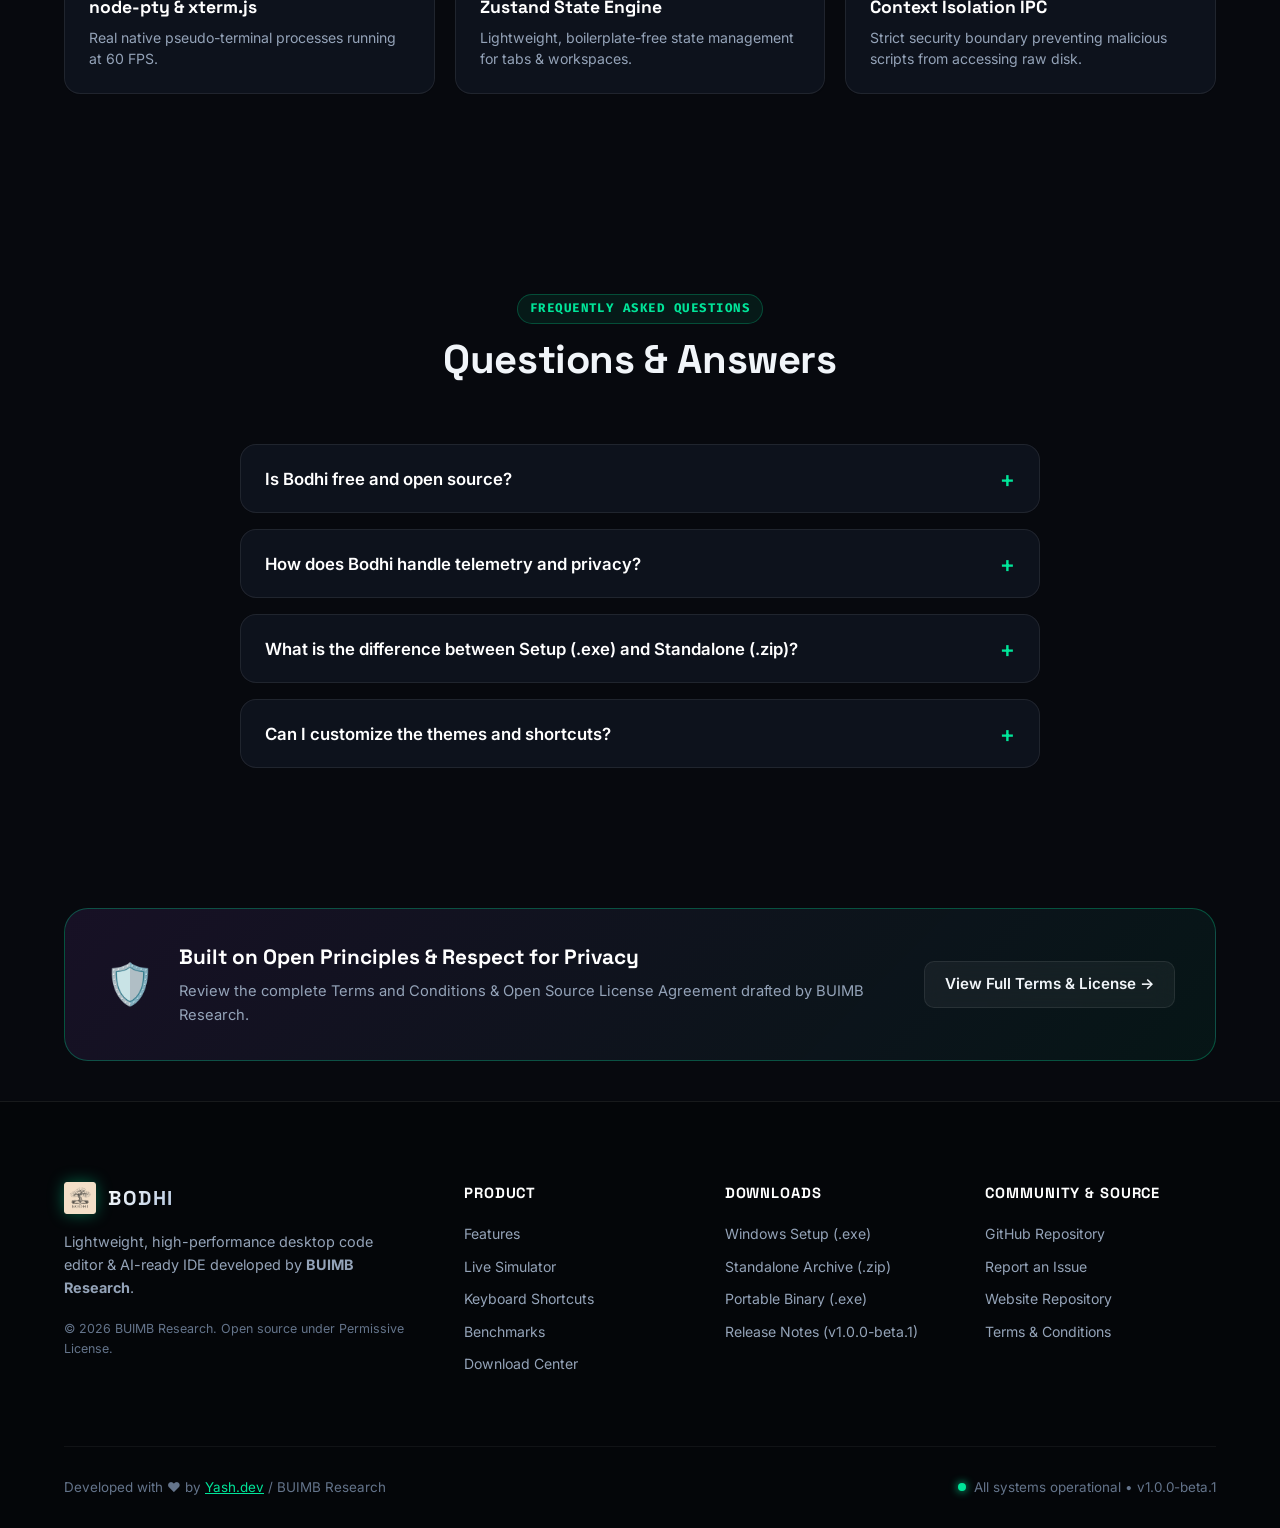
==== commit 7f151c59: "refactor: rebrand project from Cortex to Bodhi, introduce downloads page, and update version to v1.0" ====
--- a/index.html
+++ b/index.html
@@ -45,7 +45,7 @@
         </div>
         <div class="brand-text">
           <span class="brand-title">BODHI</span>
-          <span class="brand-badge">v1.0.0</span>
+          <span class="brand-badge">v1.0.0-beta.1</span>
         </div>
       </a>
 
@@ -54,7 +54,7 @@
         <a href="#demo" class="nav-item">Interactive Demo</a>
         <a href="#shortcuts" class="nav-item">Shortcuts</a>
         <a href="#comparison" class="nav-item">Benchmarks</a>
-        <a href="#downloads" class="nav-item">Downloads</a>
+        <a href="downloads.html" class="nav-item">Downloads</a>
         <a href="terms.html" class="nav-item">Terms &amp; License</a>
       </nav>
 
@@ -65,7 +65,7 @@
           </svg>
           <span class="github-star-count" id="nav-star-label">Star</span>
         </a>
-        <a href="#downloads" class="btn btn-primary btn-glow" id="nav-download-cta">
+        <a href="downloads.html" class="btn btn-primary btn-glow" id="nav-download-cta">
           <span>Get Bodhi</span>
           <svg class="icon arrow-icon" viewBox="0 0 20 20" fill="currentColor">
             <path fill-rule="evenodd" d="M3 17a1 1 0 011-1h12a1 1 0 110 2H4a1 1 0 01-1-1zm3.293-7.707a1 1 0 011.414 0L9 10.586V3a1 1 0 112 0v7.586l1.293-1.293a1 1 0 111.414 1.414l-3 3a1 1 0 01-1.414 0l-3-3a1 1 0 010-1.414z" clip-rule="evenodd" />
@@ -85,8 +85,8 @@
       <div class="hero-badge-wrap">
         <div class="pill-badge" id="hero-pill">
           <span class="pill-pulse"></span>
-          <span class="pill-text"><strong>Bodhi v1.0.0 Stable</strong> is now available for Windows</span>
-          <a href="#downloads" class="pill-arrow">Download &rarr;</a>
+          <span class="pill-text"><strong>Bodhi v1.0.0-beta.1</strong> is now available for Windows</span>
+          <a href="downloads.html" class="pill-arrow">Download &rarr;</a>
         </div>
       </div>
 
@@ -103,8 +103,8 @@
       <div class="hero-cta-group">
         <div class="download-dropdown-wrapper">
           <button type="button" class="btn btn-primary btn-xl btn-glow-lg require-agreement-trigger" 
-                  data-download-url="https://github.com/yash245-code/Bodhi/releases/download/v1.0.0/Bodhi.Setup.1.0.0.exe" 
-                  data-download-name="Bodhi Setup 1.0.0.exe" 
+                  data-download-url="https://github.com/yash245-code/Bodhi/releases/download/v1.0.0-beta.1/Bodhi.Setup.1.0.0-beta.1.exe" 
+                  data-download-name="Bodhi Setup 1.0.0-beta.1.exe" 
                   data-download-type="Windows Setup Installer (NSIS)" 
                   data-download-size="~104.7 MB" 
                   id="hero-setup-download">
@@ -125,8 +125,8 @@
           <!-- Dropdown Menu -->
           <div class="download-dropdown-menu" id="hero-dropdown-menu">
             <div class="dropdown-option require-agreement-trigger" 
-                 data-download-url="https://github.com/yash245-code/Bodhi/releases/download/v1.0.0/Bodhi.Setup.1.0.0.exe" 
-                 data-download-name="Bodhi Setup 1.0.0.exe" 
+                 data-download-url="https://github.com/yash245-code/Bodhi/releases/download/v1.0.0-beta.1/Bodhi.Setup.1.0.0-beta.1.exe" 
+                 data-download-name="Bodhi Setup 1.0.0-beta.1.exe" 
                  data-download-type="Windows Setup Installer" 
                  data-download-size="~104.7 MB">
               <div class="opt-icon">⚡</div>
@@ -136,8 +136,8 @@
               </div>
             </div>
             <div class="dropdown-option require-agreement-trigger" 
-                 data-download-url="https://github.com/yash245-code/Bodhi/releases/download/v1.0.0/Bodhi-1.0.0-win-x64.zip" 
-                 data-download-name="Bodhi-1.0.0-win-x64.zip" 
+                 data-download-url="https://github.com/yash245-code/Bodhi/releases/download/v1.0.0-beta.1/Bodhi-1.0.0-beta.1-win-x64.zip" 
+                 data-download-name="Bodhi-1.0.0-beta.1-win-x64.zip" 
                  data-download-type="Standalone ZIP Package" 
                  data-download-size="~103.3 MB">
               <div class="opt-icon">📦</div>
@@ -147,8 +147,8 @@
               </div>
             </div>
             <div class="dropdown-option require-agreement-trigger" 
-                 data-download-url="https://github.com/yash245-code/Bodhi/releases/download/v1.0.0/Bodhi.1.0.0.exe" 
-                 data-download-name="Bodhi 1.0.0.exe" 
+                 data-download-url="https://github.com/yash245-code/Bodhi/releases/download/v1.0.0-beta.1/Bodhi.1.0.0-beta.1.exe" 
+                 data-download-name="Bodhi 1.0.0-beta.1.exe" 
                  data-download-type="Portable Executable" 
                  data-download-size="~104.2 MB">
               <div class="opt-icon">🚀</div>
@@ -314,7 +314,7 @@
                   </div>
                 </div>
                 <div class="term-body" id="sim-term-output">
-                  <div class="term-line banner">Bodhi Interactive Terminal Shell v1.0.0 [node-pty stream connected]</div>
+                  <div class="term-line banner">Bodhi Interactive Terminal Shell v1.0.0-beta.1 [node-pty stream connected]</div>
                   <div class="term-line banner">Type <span class="green">help</span>, <span class="green">features</span>, <span class="green">specs</span>, <span class="green">build</span>, or <span class="green">download</span> below:</div>
                   <div class="term-log-entries" id="term-log-entries"></div>
                   <div class="term-input-row">
@@ -609,14 +609,14 @@
           <p class="dl-desc">Standard Windows NSIS installer with desktop shortcuts, Start Menu entry, and BUIMB license screen.</p>
           
           <div class="dl-meta-box">
-            <div class="dl-meta-row"><span>File:</span> <code class="mono-tag">Bodhi Setup 1.0.0.exe</code></div>
+            <div class="dl-meta-row"><span>File:</span> <code class="mono-tag">Bodhi Setup 1.0.0-beta.1.exe</code></div>
             <div class="dl-meta-row"><span>Size:</span> <span class="green">~104.7 MB</span></div>
             <div class="dl-meta-row"><span>Compatibility:</span> <span>Windows 10 / 11 (x64)</span></div>
           </div>
 
           <button type="button" class="btn btn-primary btn-block btn-glow require-agreement-trigger" 
-                  data-download-url="https://github.com/yash245-code/Bodhi/releases/download/v1.0.0/Bodhi.Setup.1.0.0.exe" 
-                  data-download-name="Bodhi Setup 1.0.0.exe" 
+                  data-download-url="https://github.com/yash245-code/Bodhi/releases/download/v1.0.0-beta.1/Bodhi.Setup.1.0.0-beta.1.exe" 
+                  data-download-name="Bodhi Setup 1.0.0-beta.1.exe" 
                   data-download-type="Windows Setup Installer (NSIS)" 
                   data-download-size="~104.7 MB" 
                   id="download-setup-btn">
@@ -627,8 +627,8 @@
           <div class="hash-toggle-wrap">
             <button class="hash-btn" data-target="hash-setup">View SHA-256 Hash</button>
             <div class="hash-box" id="hash-setup">
-              <code>SHA256: 4f8d9b2e...bodhi-setup-v1.0.0</code>
-              <button class="copy-hash-btn" data-hash="bodhi-setup-1.0.0-sha256">Copy</button>
+              <code>SHA256: 4f8d9b2e...bodhi-setup-v1.0.0-beta.1</code>
+              <button class="copy-hash-btn" data-hash="bodhi-setup-1.0.0-beta.1-sha256">Copy</button>
             </div>
           </div>
         </div>
@@ -640,14 +640,14 @@
           <p class="dl-desc">Extracted portable package. Extract to any folder or flash drive and launch <code class="inline-code">Bodhi.exe</code> directly.</p>
           
           <div class="dl-meta-box">
-            <div class="dl-meta-row"><span>File:</span> <code class="mono-tag">Bodhi-1.0.0-win-x64.zip</code></div>
+            <div class="dl-meta-row"><span>File:</span> <code class="mono-tag">Bodhi-1.0.0-beta.1-win-x64.zip</code></div>
             <div class="dl-meta-row"><span>Size:</span> <span class="purple">~103.3 MB</span></div>
             <div class="dl-meta-row"><span>Compatibility:</span> <span>Windows 10 / 11 (x64)</span></div>
           </div>
 
           <button type="button" class="btn btn-secondary btn-block require-agreement-trigger" 
-                  data-download-url="https://github.com/yash245-code/Bodhi/releases/download/v1.0.0/Bodhi-1.0.0-win-x64.zip" 
-                  data-download-name="Bodhi-1.0.0-win-x64.zip" 
+                  data-download-url="https://github.com/yash245-code/Bodhi/releases/download/v1.0.0-beta.1/Bodhi-1.0.0-beta.1-win-x64.zip" 
+                  data-download-name="Bodhi-1.0.0-beta.1-win-x64.zip" 
                   data-download-type="Standalone ZIP Archive" 
                   data-download-size="~103.3 MB" 
                   id="download-zip-btn">
@@ -658,8 +658,8 @@
           <div class="hash-toggle-wrap">
             <button class="hash-btn" data-target="hash-zip">View SHA-256 Hash</button>
             <div class="hash-box" id="hash-zip">
-              <code>SHA256: 7e2a1c8f...bodhi-zip-v1.0.0</code>
-              <button class="copy-hash-btn" data-hash="bodhi-zip-1.0.0-sha256">Copy</button>
+              <code>SHA256: 7e2a1c8f...bodhi-zip-v1.0.0-beta.1</code>
+              <button class="copy-hash-btn" data-hash="bodhi-zip-1.0.0-beta.1-sha256">Copy</button>
             </div>
           </div>
         </div>
@@ -671,14 +671,14 @@
           <p class="dl-desc">Single standalone executable file. No installation wizard or uninstaller necessary.</p>
           
           <div class="dl-meta-box">
-            <div class="dl-meta-row"><span>File:</span> <code class="mono-tag">Bodhi 1.0.0.exe</code></div>
+            <div class="dl-meta-row"><span>File:</span> <code class="mono-tag">Bodhi 1.0.0-beta.1.exe</code></div>
             <div class="dl-meta-row"><span>Size:</span> <span class="green">~104.2 MB</span></div>
             <div class="dl-meta-row"><span>Compatibility:</span> <span>Windows 10 / 11 (x64)</span></div>
           </div>
 
           <button type="button" class="btn btn-secondary btn-block require-agreement-trigger" 
-                  data-download-url="https://github.com/yash245-code/Bodhi/releases/download/v1.0.0/Bodhi.1.0.0.exe" 
-                  data-download-name="Bodhi 1.0.0.exe" 
+                  data-download-url="https://github.com/yash245-code/Bodhi/releases/download/v1.0.0-beta.1/Bodhi.1.0.0-beta.1.exe" 
+                  data-download-name="Bodhi 1.0.0-beta.1.exe" 
                   data-download-type="Portable Executable" 
                   data-download-size="~104.2 MB" 
                   id="download-portable-btn">
@@ -689,8 +689,8 @@
           <div class="hash-toggle-wrap">
             <button class="hash-btn" data-target="hash-portable">View SHA-256 Hash</button>
             <div class="hash-box" id="hash-portable">
-              <code>SHA256: 9b1c4e7d...bodhi-portable-v1.0.0</code>
-              <button class="copy-hash-btn" data-hash="bodhi-portable-1.0.0-sha256">Copy</button>
+              <code>SHA256: 9b1c4e7d...bodhi-portable-v1.0.0-beta.1</code>
+              <button class="copy-hash-btn" data-hash="bodhi-portable-1.0.0-beta.1-sha256">Copy</button>
             </div>
           </div>
         </div>
@@ -707,7 +707,7 @@
             <div class="step-num">1</div>
             <div class="step-body">
               <strong>Download &amp; Run</strong>
-              <p>Download either <code class="inline-code">Bodhi Setup 1.0.0.exe</code> or unzip <code class="inline-code">Bodhi-1.0.0-win-x64.zip</code>.</p>
+              <p>Download either <code class="inline-code">Bodhi Setup 1.0.0-beta.1.exe</code> or unzip <code class="inline-code">Bodhi-1.0.0-beta.1-win-x64.zip</code>.</p>
             </div>
           </div>
           <div class="guide-step">
@@ -866,15 +866,15 @@
             <a href="#demo">Live Simulator</a>
             <a href="#shortcuts">Keyboard Shortcuts</a>
             <a href="#comparison">Benchmarks</a>
-            <a href="#downloads">Download Center</a>
+            <a href="downloads.html">Download Center</a>
           </div>
 
           <div class="footer-col">
             <h4>Downloads</h4>
-            <a href="#downloads">Windows Setup (.exe)</a>
-            <a href="#downloads">Standalone Archive (.zip)</a>
-            <a href="#downloads">Portable Binary (.exe)</a>
-            <a href="https://github.com/yash245-code/Bodhi/releases" target="_blank" rel="noopener">Release Notes (v1.0.0)</a>
+            <a href="downloads.html">Windows Setup (.exe)</a>
+            <a href="downloads.html">Standalone Archive (.zip)</a>
+            <a href="downloads.html">Portable Binary (.exe)</a>
+            <a href="https://github.com/yash245-code/Bodhi/releases" target="_blank" rel="noopener">Release Notes (v1.0.0-beta.1)</a>
           </div>
 
           <div class="footer-col">
@@ -892,7 +892,7 @@
           <span>Developed with ❤️ by <a href="https://github.com/yash245-code" target="_blank" class="green">Yash.dev</a> / BUIMB Research</span>
           <div class="status-indicator">
             <span class="status-dot"></span>
-            <span>All systems operational &bull; v1.0.0</span>
+            <span>All systems operational &bull; v1.0.0-beta.1</span>
           </div>
         </div>
       </div>
@@ -914,7 +914,7 @@
         <div class="agreement-file-header">
           <span class="agreement-file-icon" id="agreement-modal-icon">⚡</span>
           <div class="agreement-file-info">
-            <span class="agreement-file-name" id="agreement-file-name">Bodhi Setup 1.0.0.exe</span>
+            <span class="agreement-file-name" id="agreement-file-name">Bodhi Setup 1.0.0-beta.1.exe</span>
             <span class="agreement-file-meta" id="agreement-file-meta">Windows Setup Installer &bull; ~104.7 MB</span>
           </div>
         </div>
--- a/style.css
+++ b/style.css
@@ -1,5 +1,5 @@
 /* ==========================================================================
-   CORTEX LANDING PAGE DESIGN SYSTEM
+   BODHI LANDING PAGE DESIGN SYSTEM
    Signature Cyberpunk Emerald Obsidian Palette (Bodhi Green)
    ========================================================================== */
 
@@ -1937,6 +1937,367 @@
 }
 
 /* ==========================================================================
+   Dedicated Downloads Page Specific Styles (downloads.html)
+   ========================================================================== */
+.downloads-page-main {
+  padding: 130px 0 80px;
+}
+
+.downloads-page-header {
+  margin-bottom: 48px;
+}
+
+.os-badge-header {
+  display: inline-flex;
+  align-items: center;
+  gap: 10px;
+  background: rgba(0, 229, 153, 0.08);
+  border: 1px solid rgba(0, 229, 153, 0.25);
+  border-radius: 30px;
+  padding: 8px 18px;
+  margin-bottom: 20px;
+  font-size: 0.9rem;
+  font-weight: 600;
+  color: var(--green-bright);
+}
+
+.os-selector-tabs {
+  display: inline-flex;
+  background: rgba(13, 17, 23, 0.8);
+  border: 1px solid var(--border-subtle);
+  border-radius: var(--radius-lg);
+  padding: 6px;
+  gap: 6px;
+  margin-top: 24px;
+  backdrop-filter: blur(12px);
+}
+
+.os-tab-btn {
+  display: inline-flex;
+  align-items: center;
+  gap: 10px;
+  padding: 10px 22px;
+  border-radius: var(--radius-md);
+  border: 1px solid transparent;
+  background: transparent;
+  color: var(--text-muted);
+  font-family: var(--font-sans);
+  font-size: 0.95rem;
+  font-weight: 600;
+  cursor: pointer;
+  transition: all var(--transition-base);
+}
+
+.os-tab-btn:hover {
+  color: #fff;
+  background: rgba(255, 255, 255, 0.05);
+}
+
+.os-tab-btn.active {
+  color: #fff;
+  background: rgba(0, 229, 153, 0.15);
+  border-color: rgba(0, 229, 153, 0.4);
+  box-shadow: 0 4px 15px rgba(0, 229, 153, 0.15);
+}
+
+.os-tab-btn.disabled-tab {
+  opacity: 0.55;
+  cursor: not-allowed;
+}
+
+.tab-tag-badge {
+  font-size: 0.72rem;
+  padding: 2px 8px;
+  border-radius: 12px;
+  background: rgba(168, 85, 247, 0.2);
+  border: 1px solid rgba(168, 85, 247, 0.4);
+  color: var(--purple-primary);
+  font-weight: 600;
+}
+
+.dl-card-icon-img {
+  width: 44px;
+  height: 44px;
+  display: flex;
+  align-items: center;
+  justify-content: center;
+  background: rgba(0, 229, 153, 0.12);
+  border: 1px solid rgba(0, 229, 153, 0.3);
+  border-radius: var(--radius-md);
+  font-size: 1.5rem;
+  margin-bottom: 20px;
+}
+
+.dl-feature-list {
+  list-style: none;
+  margin-bottom: 22px;
+  display: flex;
+  flex-direction: column;
+  gap: 8px;
+  font-size: 0.88rem;
+  color: var(--text-muted);
+}
+
+.dl-feature-list li {
+  display: flex;
+  align-items: flex-start;
+  gap: 8px;
+}
+
+.dl-feature-list li span.check {
+  color: var(--green-primary);
+  font-weight: bold;
+}
+
+/* CLI & Terminal Package Manager Box */
+.cli-installer-section {
+  margin: 50px 0;
+}
+
+.cli-panel-box {
+  background: var(--bg-card);
+  border: 1px solid var(--border-subtle);
+  border-radius: var(--radius-xl);
+  overflow: hidden;
+  backdrop-filter: blur(12px);
+  box-shadow: var(--shadow-card);
+}
+
+.cli-panel-header {
+  background: rgba(0, 0, 0, 0.4);
+  border-bottom: 1px solid var(--border-subtle);
+  padding: 14px 24px;
+  display: flex;
+  justify-content: space-between;
+  align-items: center;
+  flex-wrap: wrap;
+  gap: 12px;
+}
+
+.cli-title-group {
+  display: flex;
+  align-items: center;
+  gap: 10px;
+  font-family: var(--font-display);
+  font-weight: 700;
+  color: #fff;
+  font-size: 1rem;
+}
+
+.cli-tabs {
+  display: flex;
+  gap: 8px;
+}
+
+.cli-tab-btn {
+  background: rgba(255, 255, 255, 0.05);
+  border: 1px solid rgba(255, 255, 255, 0.1);
+  color: var(--text-muted);
+  border-radius: var(--radius-sm);
+  padding: 6px 14px;
+  font-size: 0.84rem;
+  font-family: var(--font-mono);
+  cursor: pointer;
+  transition: all var(--transition-fast);
+}
+
+.cli-tab-btn:hover {
+  color: #fff;
+  background: rgba(255, 255, 255, 0.1);
+}
+
+.cli-tab-btn.active {
+  background: rgba(0, 229, 153, 0.18);
+  border-color: rgba(0, 229, 153, 0.4);
+  color: var(--green-bright);
+}
+
+.cli-panel-body {
+  padding: 22px 24px;
+  display: flex;
+  align-items: center;
+  justify-content: space-between;
+  background: #06090e;
+  gap: 16px;
+  overflow-x: auto;
+}
+
+.cli-cmd-display {
+  display: flex;
+  align-items: center;
+  gap: 12px;
+  font-family: var(--font-mono);
+  font-size: 0.95rem;
+  color: #e2e8f0;
+}
+
+.cli-prompt {
+  color: var(--green-primary);
+  user-select: none;
+  font-weight: 700;
+}
+
+.cli-copy-btn {
+  display: inline-flex;
+  align-items: center;
+  gap: 8px;
+  background: rgba(255, 255, 255, 0.08);
+  border: 1px solid rgba(255, 255, 255, 0.15);
+  color: #fff;
+  border-radius: var(--radius-md);
+  padding: 8px 16px;
+  font-size: 0.86rem;
+  font-weight: 600;
+  cursor: pointer;
+  white-space: nowrap;
+  transition: all var(--transition-base);
+}
+
+.cli-copy-btn:hover {
+  background: var(--green-primary);
+  color: #07090e;
+  border-color: var(--green-primary);
+}
+
+/* Comparison Matrix Table */
+.matrix-section {
+  margin: 50px 0;
+}
+
+.matrix-table-wrap {
+  background: var(--bg-card);
+  border: 1px solid var(--border-subtle);
+  border-radius: var(--radius-xl);
+  padding: 28px;
+  backdrop-filter: blur(12px);
+  overflow-x: auto;
+}
+
+.matrix-table {
+  width: 100%;
+  border-collapse: collapse;
+  text-align: left;
+  font-size: 0.92rem;
+}
+
+.matrix-table th {
+  padding: 16px 20px;
+  color: #fff;
+  font-family: var(--font-display);
+  font-weight: 700;
+  border-bottom: 1px solid rgba(255, 255, 255, 0.1);
+  background: rgba(0, 0, 0, 0.2);
+}
+
+.matrix-table td {
+  padding: 16px 20px;
+  border-bottom: 1px solid rgba(255, 255, 255, 0.05);
+  color: var(--text-muted);
+}
+
+.matrix-table tr:hover td {
+  background: rgba(255, 255, 255, 0.02);
+}
+
+.matrix-table td:first-child {
+  font-weight: 600;
+  color: #fff;
+}
+
+.matrix-highlight {
+  color: var(--green-bright);
+  font-weight: 600;
+}
+
+/* Integrity Checksum Table */
+.checksum-section {
+  margin: 50px 0;
+}
+
+.checksum-box {
+  background: var(--bg-card);
+  border: 1px solid var(--border-subtle);
+  border-radius: var(--radius-xl);
+  padding: 30px;
+  backdrop-filter: blur(12px);
+}
+
+.checksum-row {
+  display: flex;
+  flex-direction: column;
+  gap: 8px;
+  padding: 16px 0;
+  border-bottom: 1px solid rgba(255, 255, 255, 0.06);
+}
+
+.checksum-row:last-child {
+  border-bottom: none;
+}
+
+.checksum-meta {
+  display: flex;
+  justify-content: space-between;
+  align-items: center;
+  flex-wrap: wrap;
+  gap: 8px;
+}
+
+.checksum-file-title {
+  font-weight: 600;
+  color: #fff;
+  display: flex;
+  align-items: center;
+  gap: 8px;
+}
+
+.checksum-code-box {
+  display: flex;
+  align-items: center;
+  justify-content: space-between;
+  background: #06090e;
+  border: 1px solid rgba(255, 255, 255, 0.08);
+  border-radius: var(--radius-md);
+  padding: 10px 14px;
+  gap: 12px;
+  font-family: var(--font-mono);
+  font-size: 0.8rem;
+  color: var(--text-muted);
+}
+
+.checksum-code-box code {
+  word-break: break-all;
+}
+
+/* System Requirements Grid */
+.req-cards-grid {
+  display: grid;
+  grid-template-columns: repeat(auto-fit, minmax(280px, 1fr));
+  gap: 20px;
+  margin-top: 24px;
+}
+
+.req-spec-item {
+  display: flex;
+  justify-content: space-between;
+  padding: 10px 0;
+  border-bottom: 1px solid rgba(255, 255, 255, 0.05);
+  font-size: 0.9rem;
+}
+
+.req-spec-item:last-child {
+  border-bottom: none;
+}
+
+.req-label {
+  color: var(--text-dim);
+}
+
+.req-val {
+  color: #fff;
+  font-weight: 600;
+}
+
+/* ==========================================================================
    Responsive Breakpoints
    ========================================================================== */
 @media (max-width: 992px) {
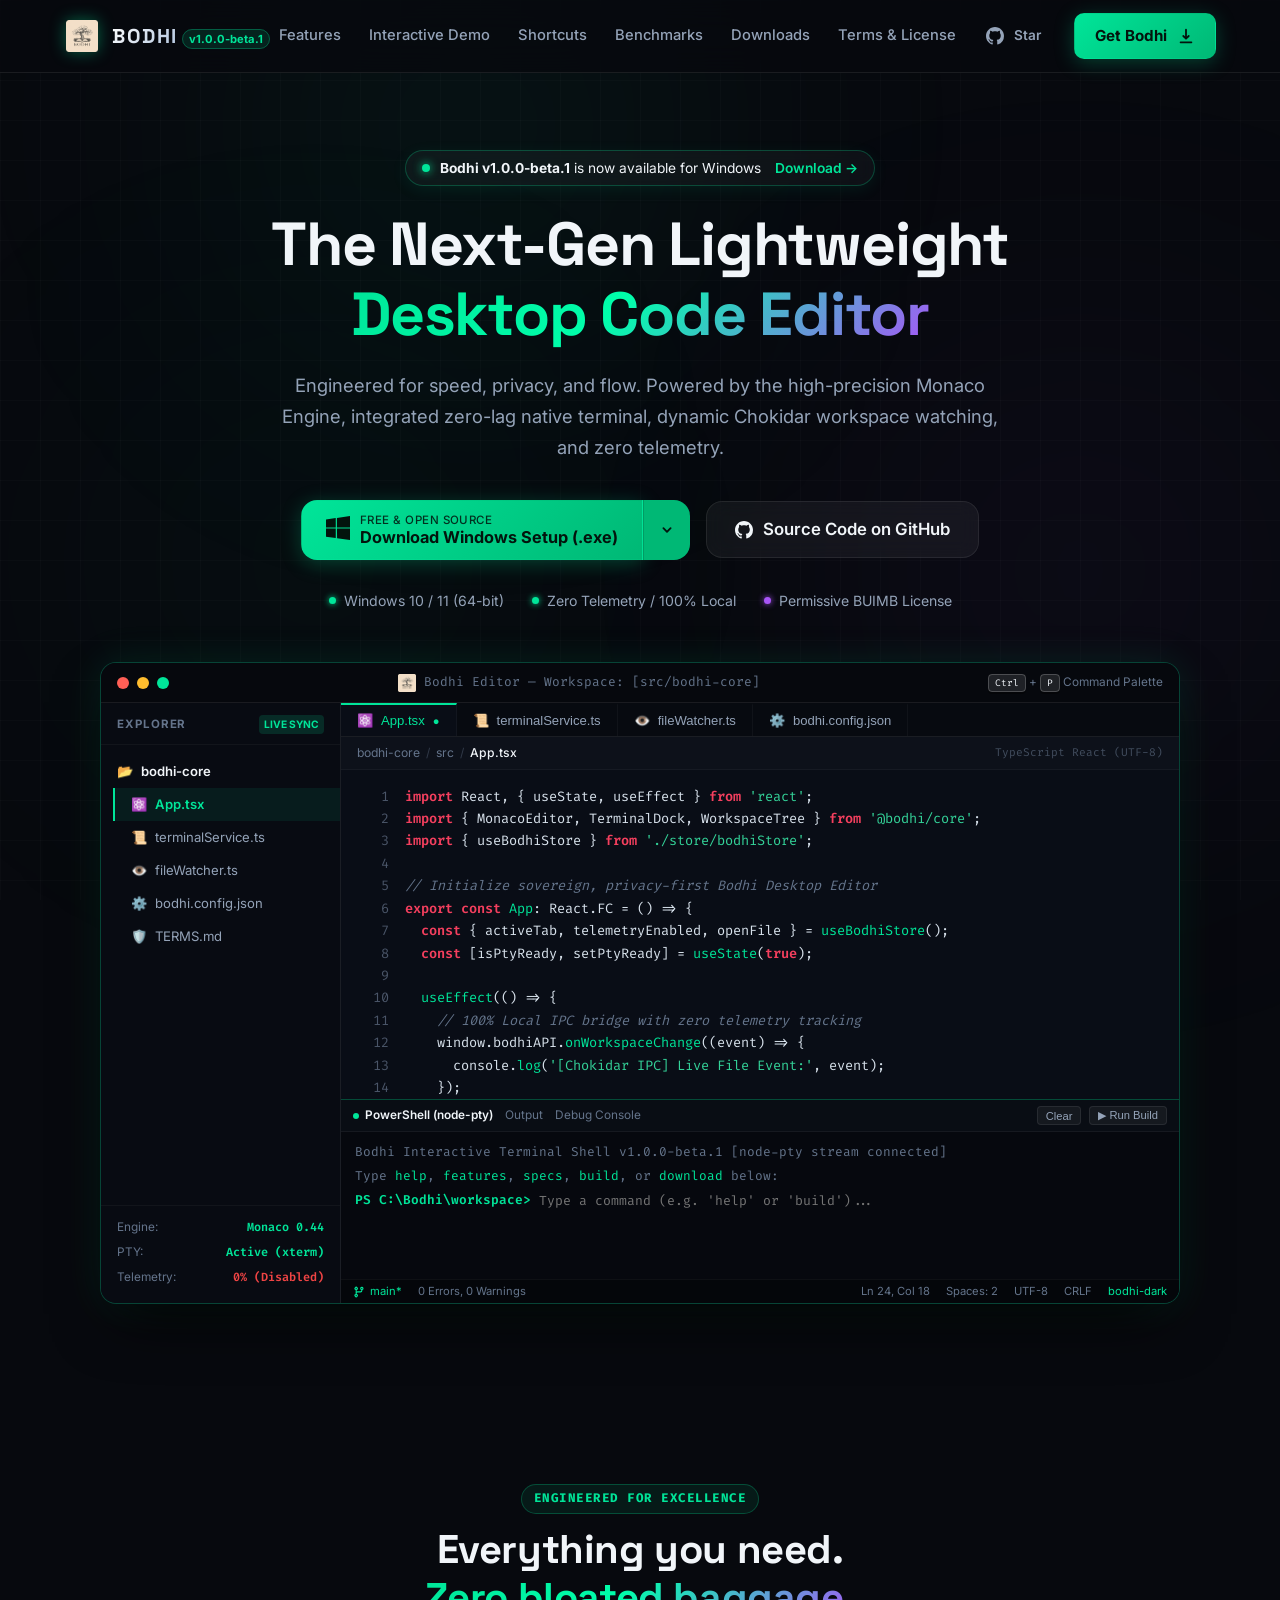
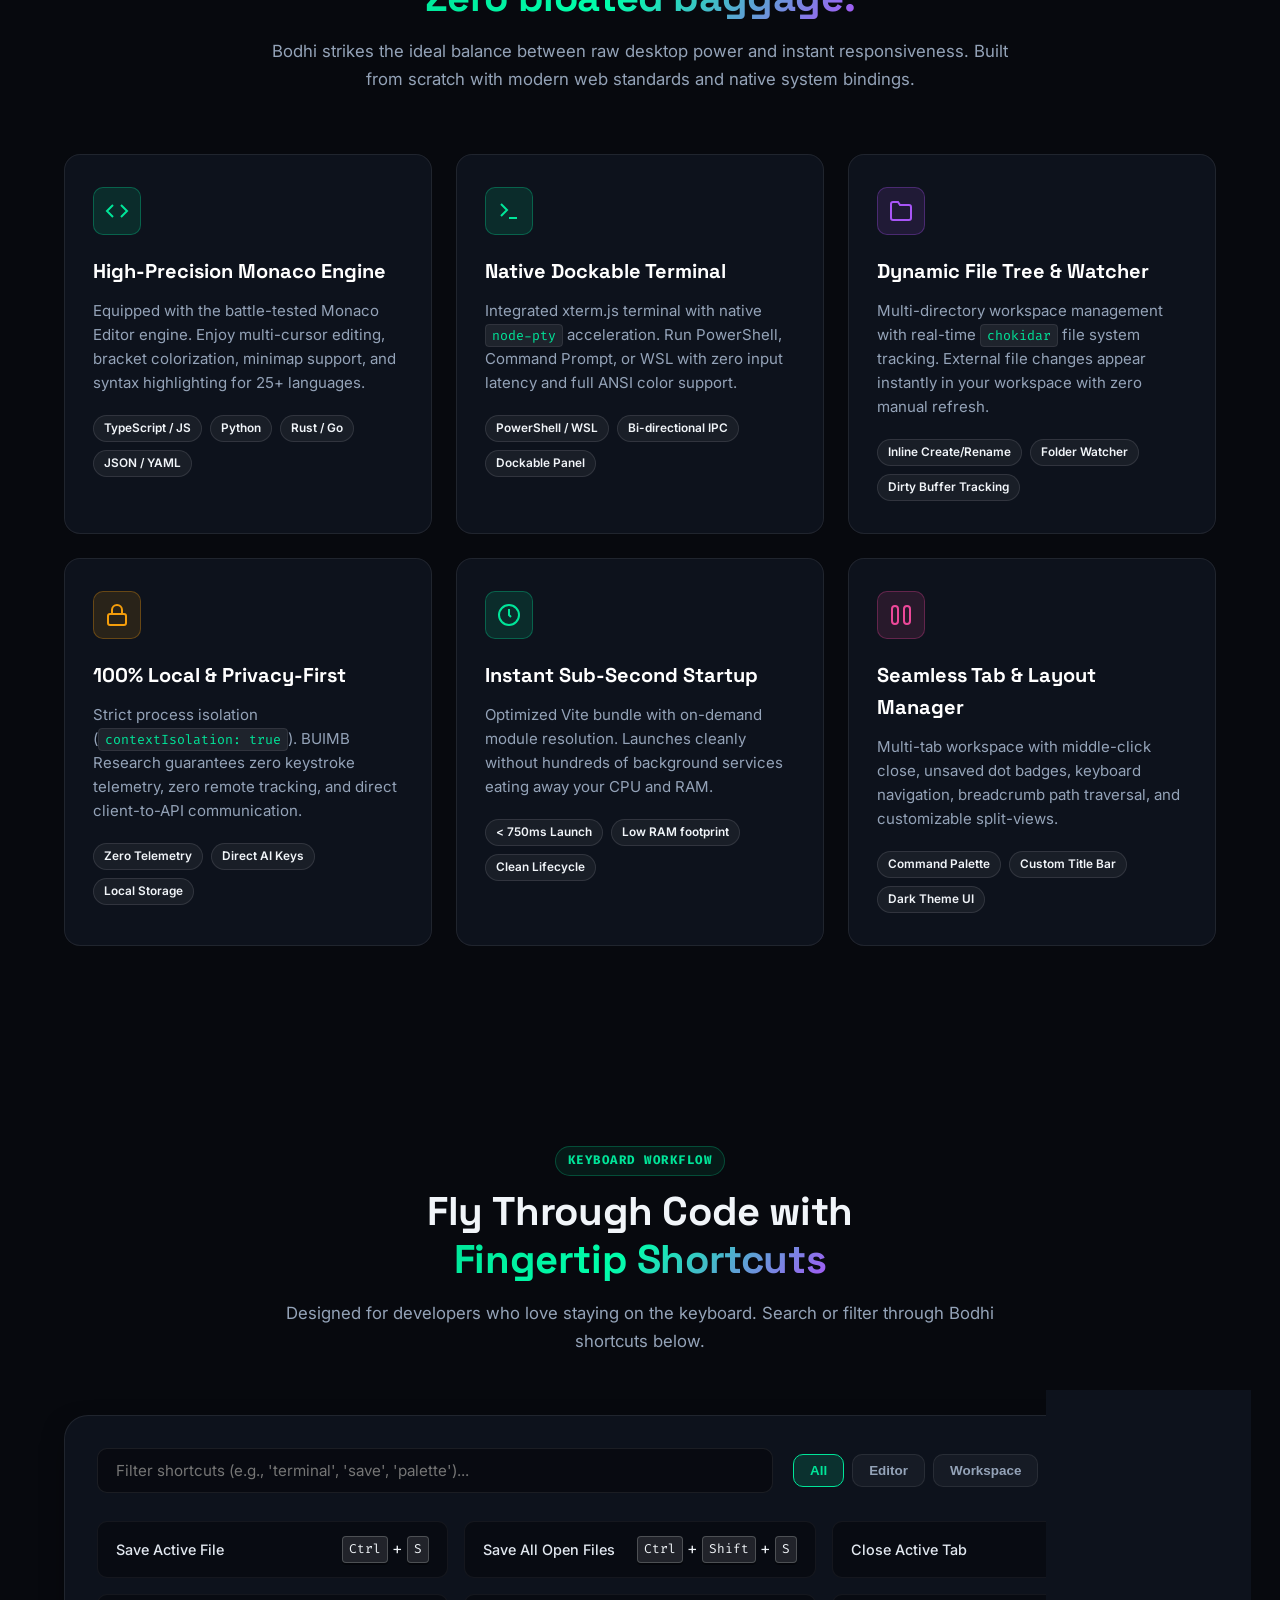
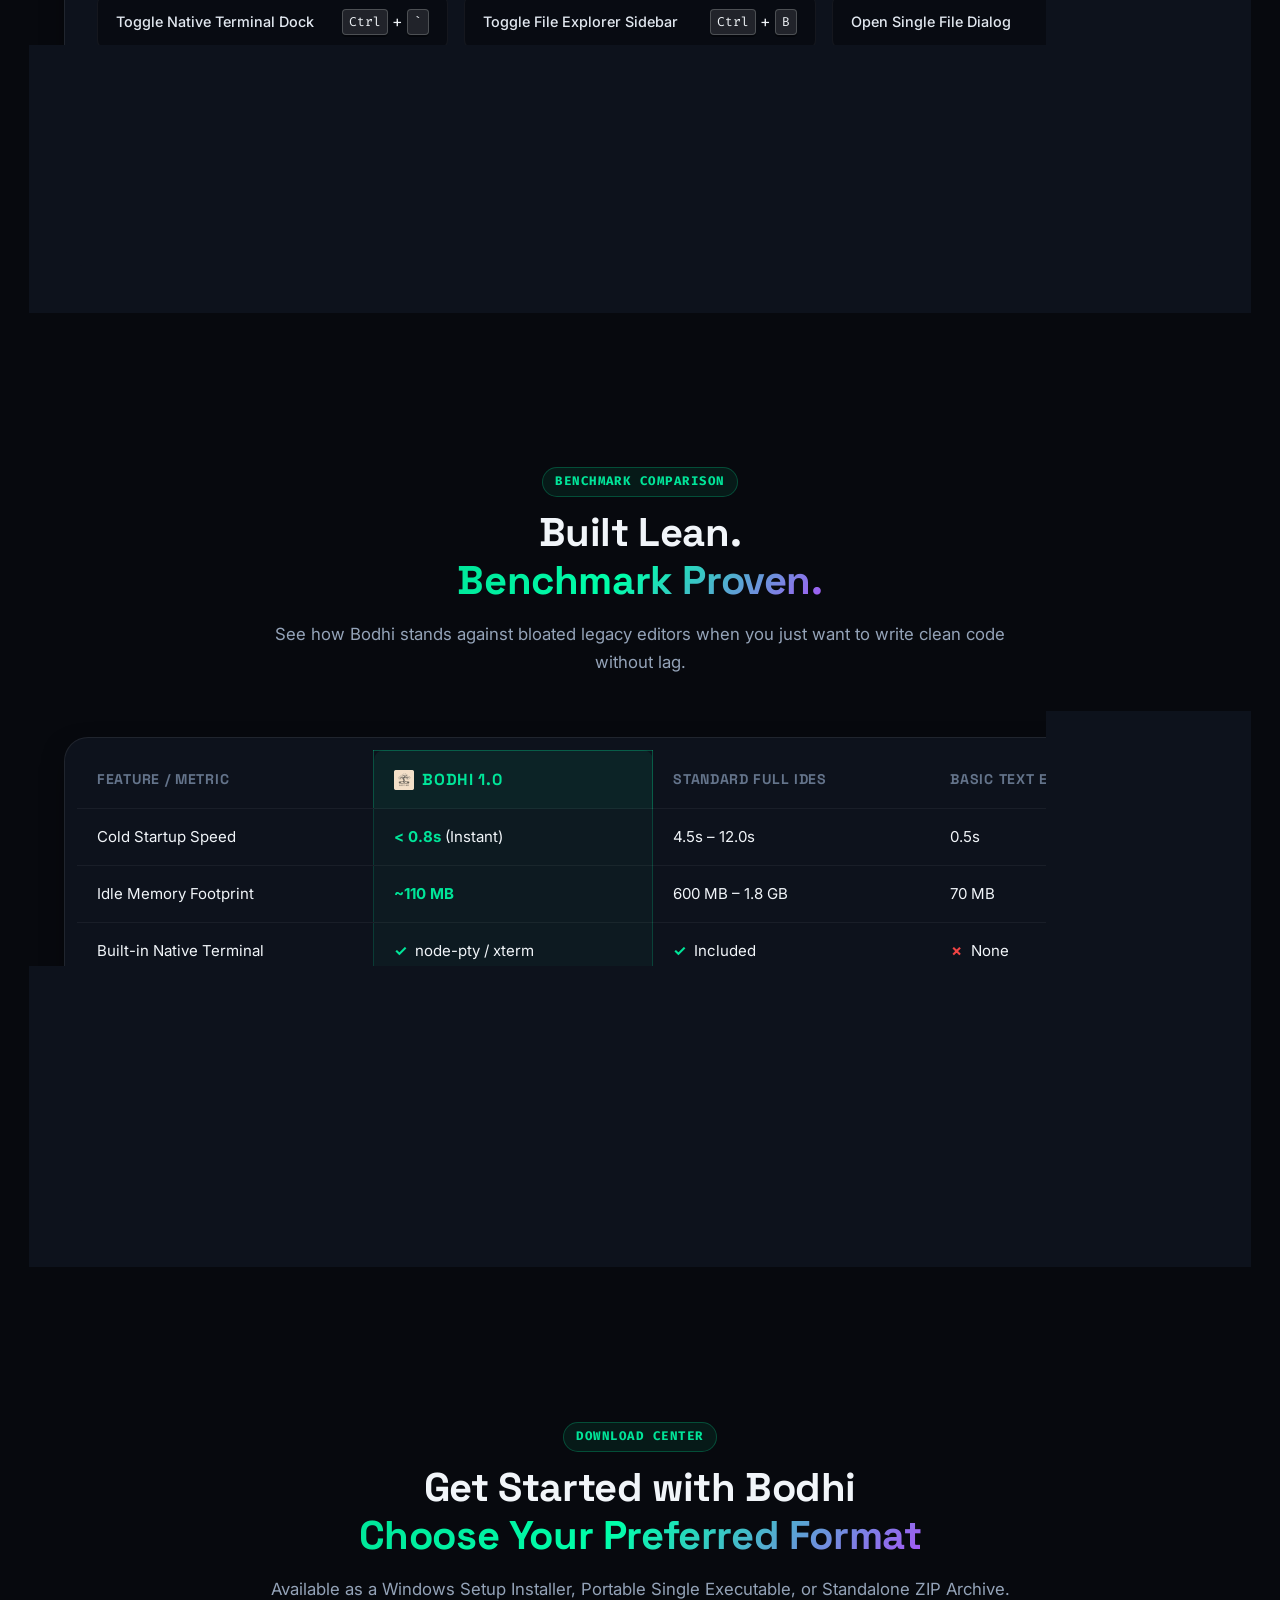
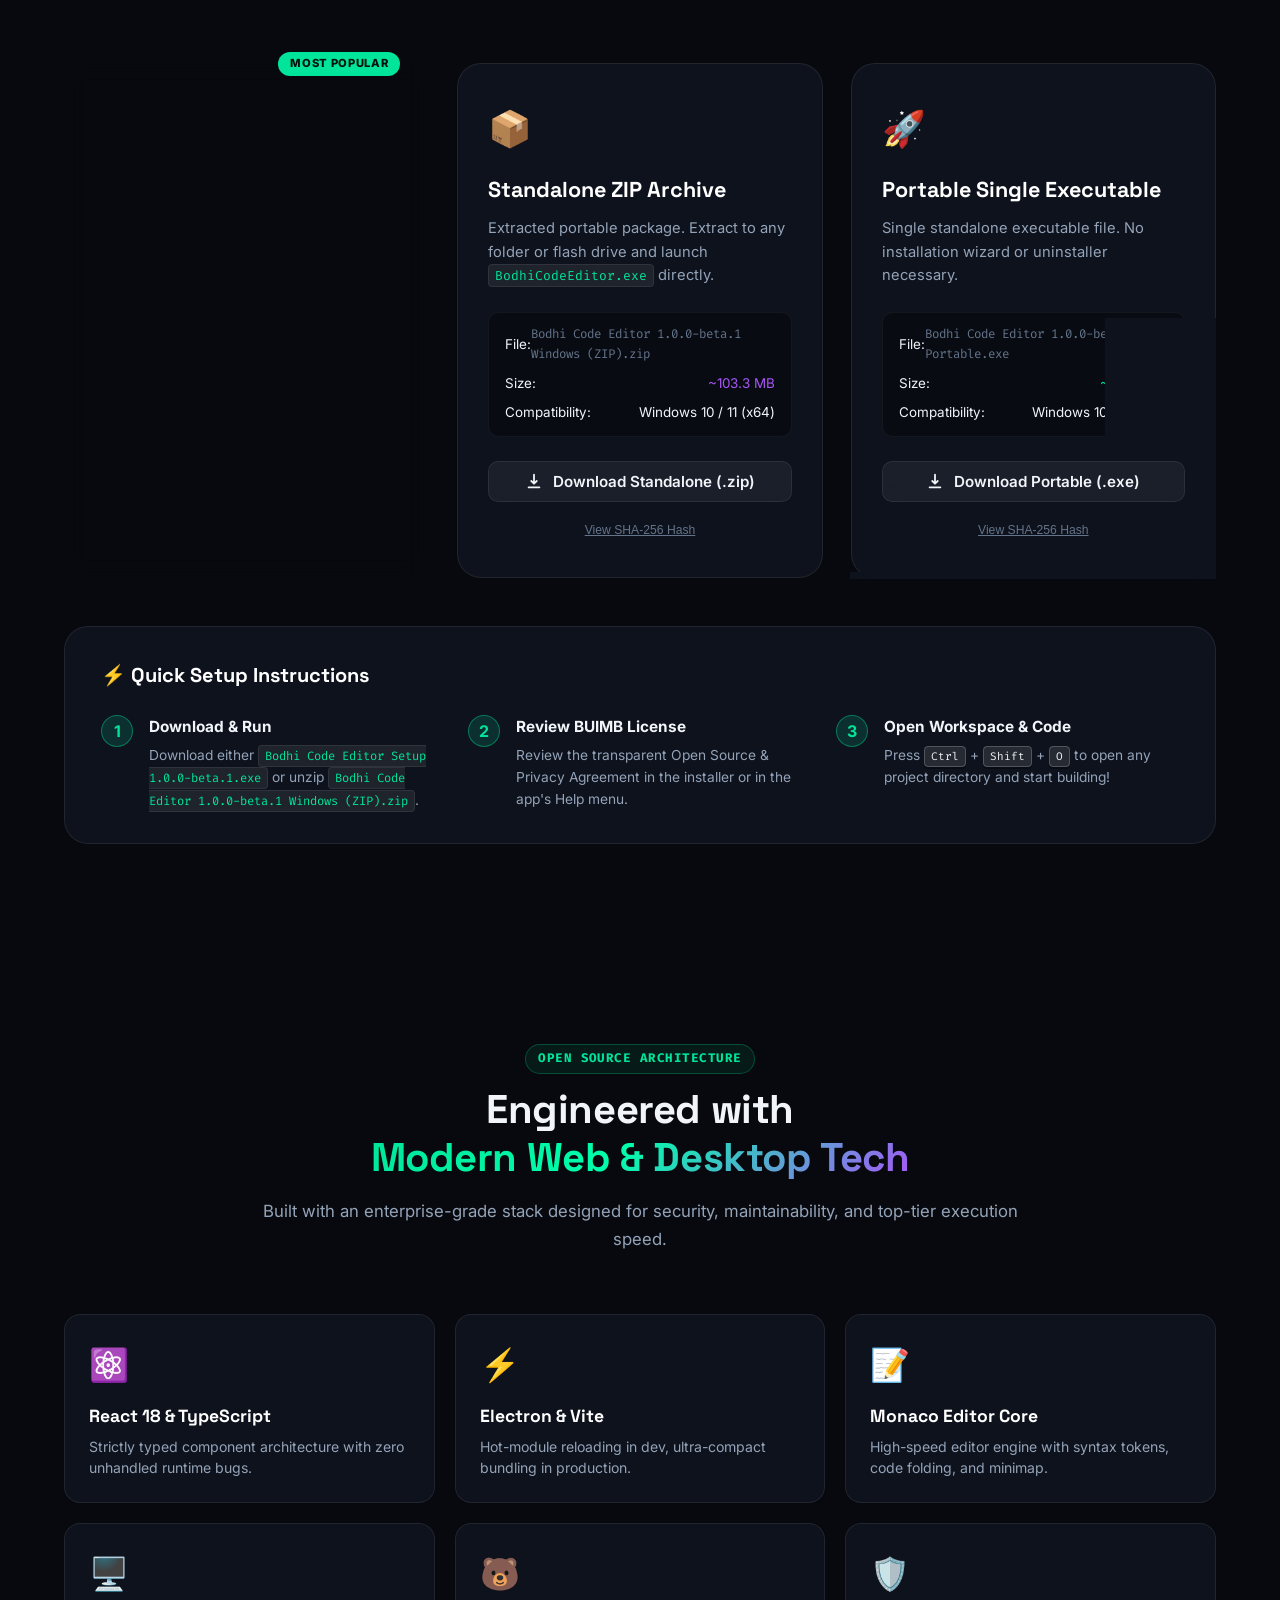
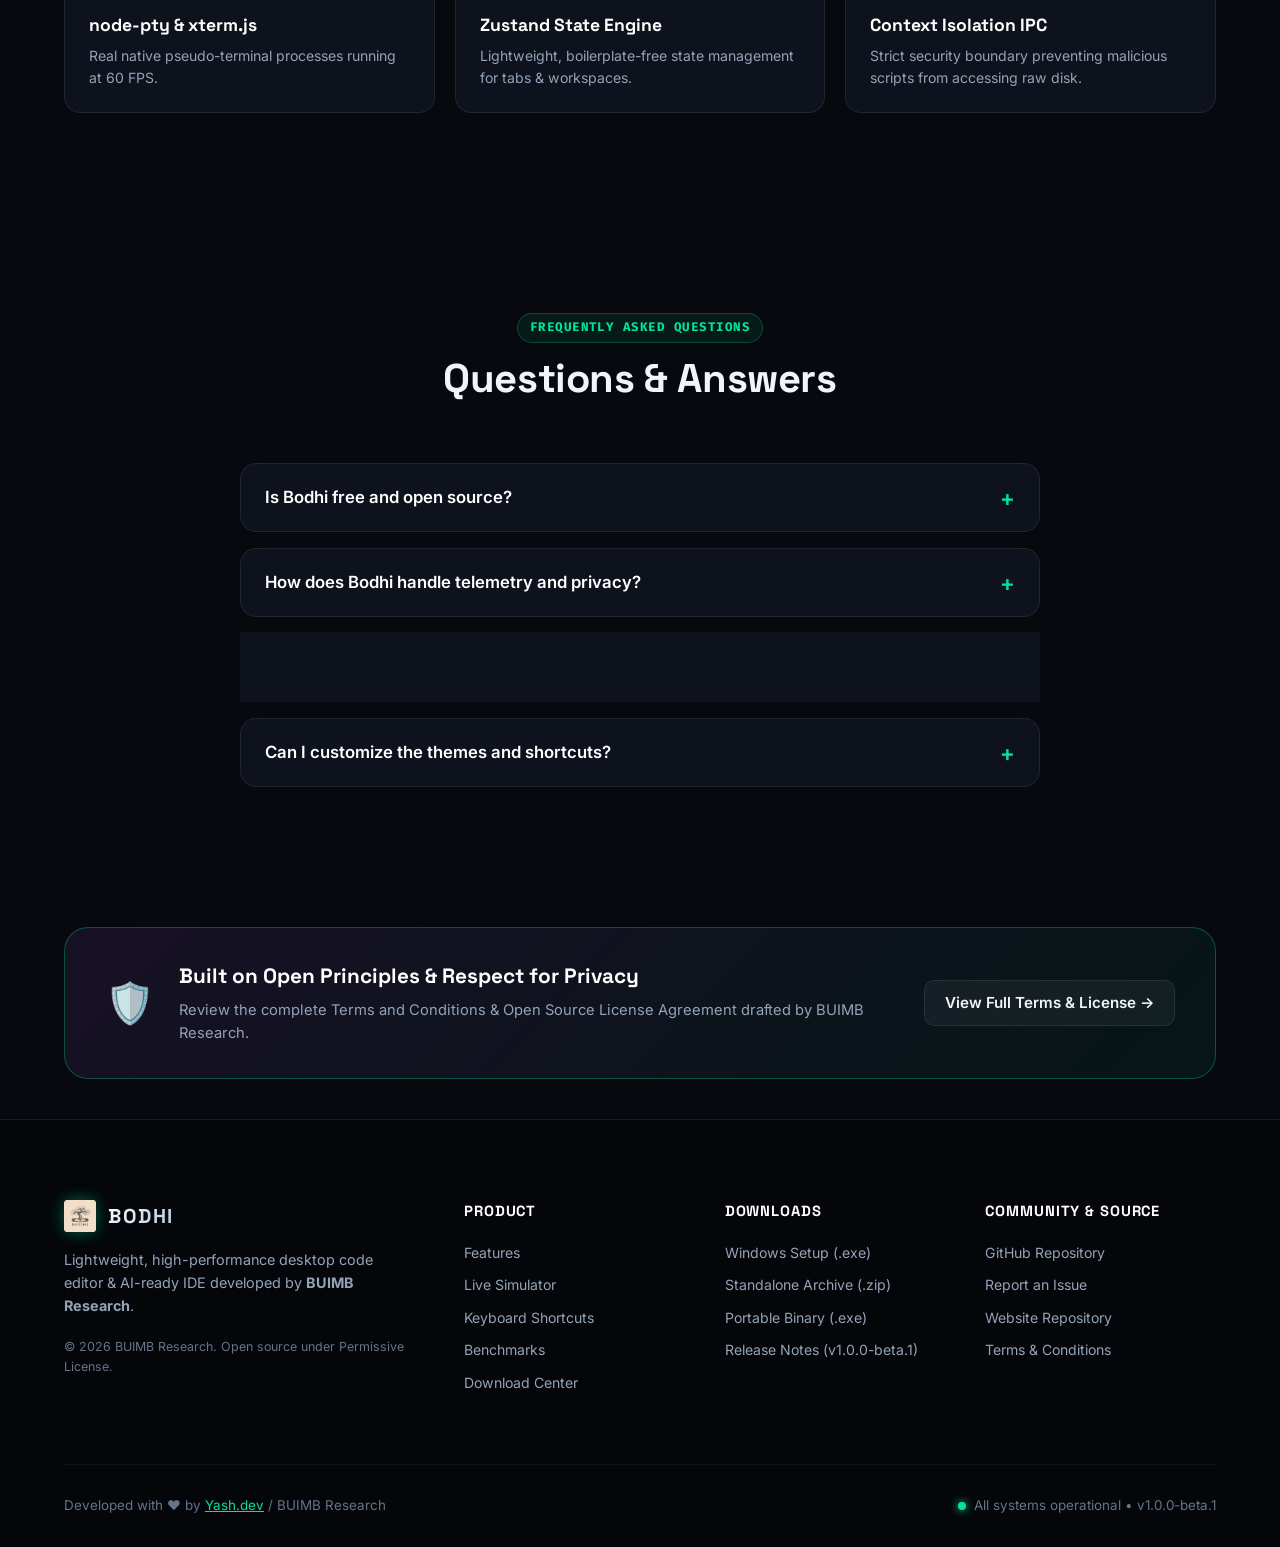
==== commit 12f25f22: "chore: rename download filenames to include product branding throughout site and assets" ====
--- a/index.html
+++ b/index.html
@@ -103,8 +103,8 @@
       <div class="hero-cta-group">
         <div class="download-dropdown-wrapper">
           <button type="button" class="btn btn-primary btn-xl btn-glow-lg require-agreement-trigger" 
-                  data-download-url="https://github.com/yash245-code/Bodhi/releases/download/v1.0.0-beta.1/Bodhi.Setup.1.0.0-beta.1.exe" 
-                  data-download-name="Bodhi Setup 1.0.0-beta.1.exe" 
+                  data-download-url="https://github.com/yash245-code/Bodhi/releases/download/v1.0.0-beta.1/Bodhi%20Code%20Editor%20Setup%201.0.0-beta.1.exe" 
+                  data-download-name="Bodhi Code Editor Setup 1.0.0-beta.1.exe" 
                   data-download-type="Windows Setup Installer (NSIS)" 
                   data-download-size="~104.7 MB" 
                   id="hero-setup-download">
@@ -125,8 +125,8 @@
           <!-- Dropdown Menu -->
           <div class="download-dropdown-menu" id="hero-dropdown-menu">
             <div class="dropdown-option require-agreement-trigger" 
-                 data-download-url="https://github.com/yash245-code/Bodhi/releases/download/v1.0.0-beta.1/Bodhi.Setup.1.0.0-beta.1.exe" 
-                 data-download-name="Bodhi Setup 1.0.0-beta.1.exe" 
+                 data-download-url="https://github.com/yash245-code/Bodhi/releases/download/v1.0.0-beta.1/Bodhi%20Code%20Editor%20Setup%201.0.0-beta.1.exe" 
+                 data-download-name="Bodhi Code Editor Setup 1.0.0-beta.1.exe" 
                  data-download-type="Windows Setup Installer" 
                  data-download-size="~104.7 MB">
               <div class="opt-icon">⚡</div>
@@ -136,8 +136,8 @@
               </div>
             </div>
             <div class="dropdown-option require-agreement-trigger" 
-                 data-download-url="https://github.com/yash245-code/Bodhi/releases/download/v1.0.0-beta.1/Bodhi-1.0.0-beta.1-win-x64.zip" 
-                 data-download-name="Bodhi-1.0.0-beta.1-win-x64.zip" 
+                 data-download-url="https://github.com/yash245-code/Bodhi/releases/download/v1.0.0-beta.1/Bodhi%20Code%20Editor%201.0.0-beta.1%20Windows%20%28ZIP%29.zip" 
+                 data-download-name="Bodhi Code Editor 1.0.0-beta.1 Windows (ZIP).zip" 
                  data-download-type="Standalone ZIP Package" 
                  data-download-size="~103.3 MB">
               <div class="opt-icon">📦</div>
@@ -147,8 +147,8 @@
               </div>
             </div>
             <div class="dropdown-option require-agreement-trigger" 
-                 data-download-url="https://github.com/yash245-code/Bodhi/releases/download/v1.0.0-beta.1/Bodhi.1.0.0-beta.1.exe" 
-                 data-download-name="Bodhi 1.0.0-beta.1.exe" 
+                 data-download-url="https://github.com/yash245-code/Bodhi/releases/download/v1.0.0-beta.1/Bodhi%20Code%20Editor%201.0.0-beta.1%20Portable.exe" 
+                 data-download-name="Bodhi Code Editor 1.0.0-beta.1 Portable.exe" 
                  data-download-type="Portable Executable" 
                  data-download-size="~104.2 MB">
               <div class="opt-icon">🚀</div>
@@ -609,14 +609,14 @@
           <p class="dl-desc">Standard Windows NSIS installer with desktop shortcuts, Start Menu entry, and BUIMB license screen.</p>
           
           <div class="dl-meta-box">
-            <div class="dl-meta-row"><span>File:</span> <code class="mono-tag">Bodhi Setup 1.0.0-beta.1.exe</code></div>
+            <div class="dl-meta-row"><span>File:</span> <code class="mono-tag">Bodhi Code Editor Setup 1.0.0-beta.1.exe</code></div>
             <div class="dl-meta-row"><span>Size:</span> <span class="green">~104.7 MB</span></div>
             <div class="dl-meta-row"><span>Compatibility:</span> <span>Windows 10 / 11 (x64)</span></div>
           </div>
 
           <button type="button" class="btn btn-primary btn-block btn-glow require-agreement-trigger" 
-                  data-download-url="https://github.com/yash245-code/Bodhi/releases/download/v1.0.0-beta.1/Bodhi.Setup.1.0.0-beta.1.exe" 
-                  data-download-name="Bodhi Setup 1.0.0-beta.1.exe" 
+                  data-download-url="https://github.com/yash245-code/Bodhi/releases/download/v1.0.0-beta.1/Bodhi%20Code%20Editor%20Setup%201.0.0-beta.1.exe" 
+                  data-download-name="Bodhi Code Editor Setup 1.0.0-beta.1.exe" 
                   data-download-type="Windows Setup Installer (NSIS)" 
                   data-download-size="~104.7 MB" 
                   id="download-setup-btn">
@@ -637,17 +637,17 @@
         <div class="download-card">
           <div class="dl-card-icon">📦</div>
           <h3 class="dl-title">Standalone ZIP Archive</h3>
-          <p class="dl-desc">Extracted portable package. Extract to any folder or flash drive and launch <code class="inline-code">Bodhi.exe</code> directly.</p>
+          <p class="dl-desc">Extracted portable package. Extract to any folder or flash drive and launch <code class="inline-code">BodhiCodeEditor.exe</code> directly.</p>
           
           <div class="dl-meta-box">
-            <div class="dl-meta-row"><span>File:</span> <code class="mono-tag">Bodhi-1.0.0-beta.1-win-x64.zip</code></div>
+            <div class="dl-meta-row"><span>File:</span> <code class="mono-tag">Bodhi Code Editor 1.0.0-beta.1 Windows (ZIP).zip</code></div>
             <div class="dl-meta-row"><span>Size:</span> <span class="purple">~103.3 MB</span></div>
             <div class="dl-meta-row"><span>Compatibility:</span> <span>Windows 10 / 11 (x64)</span></div>
           </div>
 
           <button type="button" class="btn btn-secondary btn-block require-agreement-trigger" 
-                  data-download-url="https://github.com/yash245-code/Bodhi/releases/download/v1.0.0-beta.1/Bodhi-1.0.0-beta.1-win-x64.zip" 
-                  data-download-name="Bodhi-1.0.0-beta.1-win-x64.zip" 
+                  data-download-url="https://github.com/yash245-code/Bodhi/releases/download/v1.0.0-beta.1/Bodhi%20Code%20Editor%201.0.0-beta.1%20Windows%20%28ZIP%29.zip" 
+                  data-download-name="Bodhi Code Editor 1.0.0-beta.1 Windows (ZIP).zip" 
                   data-download-type="Standalone ZIP Archive" 
                   data-download-size="~103.3 MB" 
                   id="download-zip-btn">
@@ -671,14 +671,14 @@
           <p class="dl-desc">Single standalone executable file. No installation wizard or uninstaller necessary.</p>
           
           <div class="dl-meta-box">
-            <div class="dl-meta-row"><span>File:</span> <code class="mono-tag">Bodhi 1.0.0-beta.1.exe</code></div>
+            <div class="dl-meta-row"><span>File:</span> <code class="mono-tag">Bodhi Code Editor 1.0.0-beta.1 Portable.exe</code></div>
             <div class="dl-meta-row"><span>Size:</span> <span class="green">~104.2 MB</span></div>
             <div class="dl-meta-row"><span>Compatibility:</span> <span>Windows 10 / 11 (x64)</span></div>
           </div>
 
           <button type="button" class="btn btn-secondary btn-block require-agreement-trigger" 
-                  data-download-url="https://github.com/yash245-code/Bodhi/releases/download/v1.0.0-beta.1/Bodhi.1.0.0-beta.1.exe" 
-                  data-download-name="Bodhi 1.0.0-beta.1.exe" 
+                  data-download-url="https://github.com/yash245-code/Bodhi/releases/download/v1.0.0-beta.1/Bodhi%20Code%20Editor%201.0.0-beta.1%20Portable.exe" 
+                  data-download-name="Bodhi Code Editor 1.0.0-beta.1 Portable.exe" 
                   data-download-type="Portable Executable" 
                   data-download-size="~104.2 MB" 
                   id="download-portable-btn">
@@ -707,7 +707,7 @@
             <div class="step-num">1</div>
             <div class="step-body">
               <strong>Download &amp; Run</strong>
-              <p>Download either <code class="inline-code">Bodhi Setup 1.0.0-beta.1.exe</code> or unzip <code class="inline-code">Bodhi-1.0.0-beta.1-win-x64.zip</code>.</p>
+              <p>Download either <code class="inline-code">Bodhi Code Editor Setup 1.0.0-beta.1.exe</code> or unzip <code class="inline-code">Bodhi Code Editor 1.0.0-beta.1 Windows (ZIP).zip</code>.</p>
             </div>
           </div>
           <div class="guide-step">
@@ -914,7 +914,7 @@
         <div class="agreement-file-header">
           <span class="agreement-file-icon" id="agreement-modal-icon">⚡</span>
           <div class="agreement-file-info">
-            <span class="agreement-file-name" id="agreement-file-name">Bodhi Setup 1.0.0-beta.1.exe</span>
+            <span class="agreement-file-name" id="agreement-file-name">Bodhi Code Editor Setup 1.0.0-beta.1.exe</span>
             <span class="agreement-file-meta" id="agreement-file-meta">Windows Setup Installer &bull; ~104.7 MB</span>
           </div>
         </div>
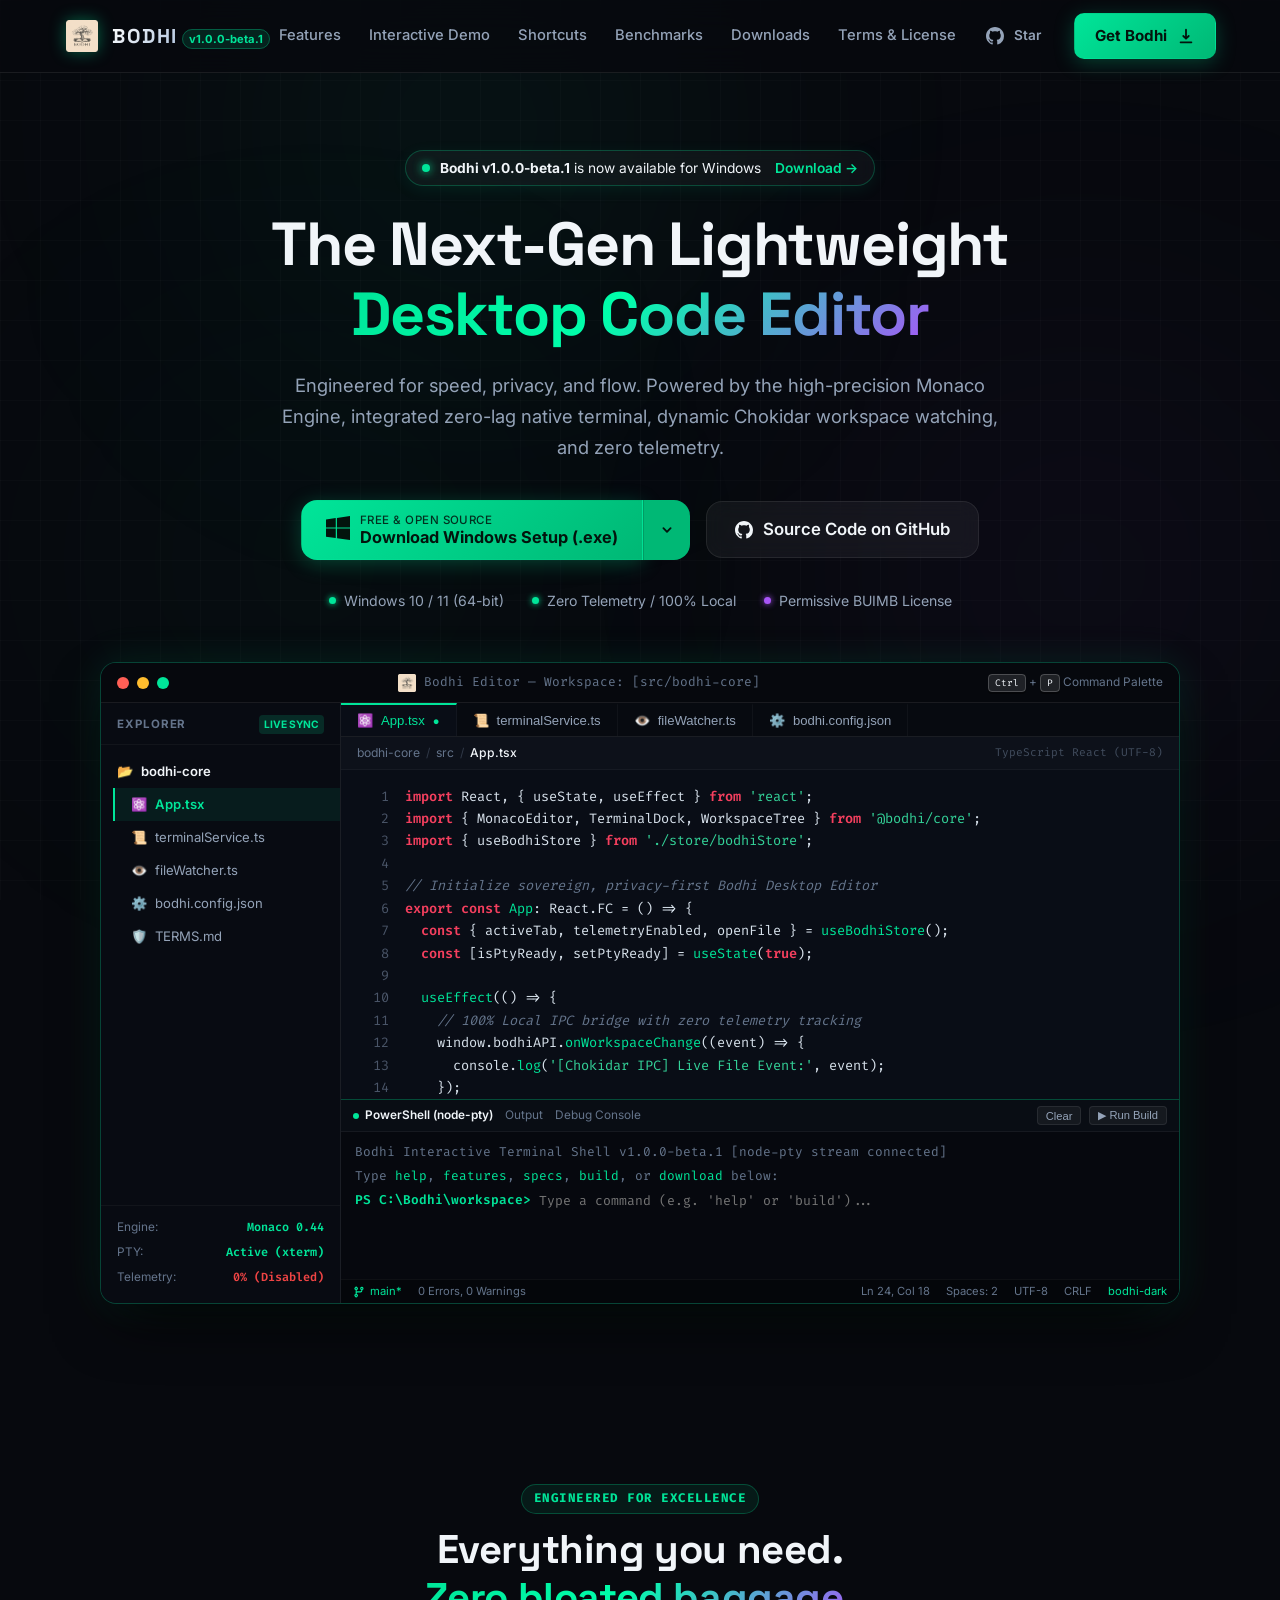
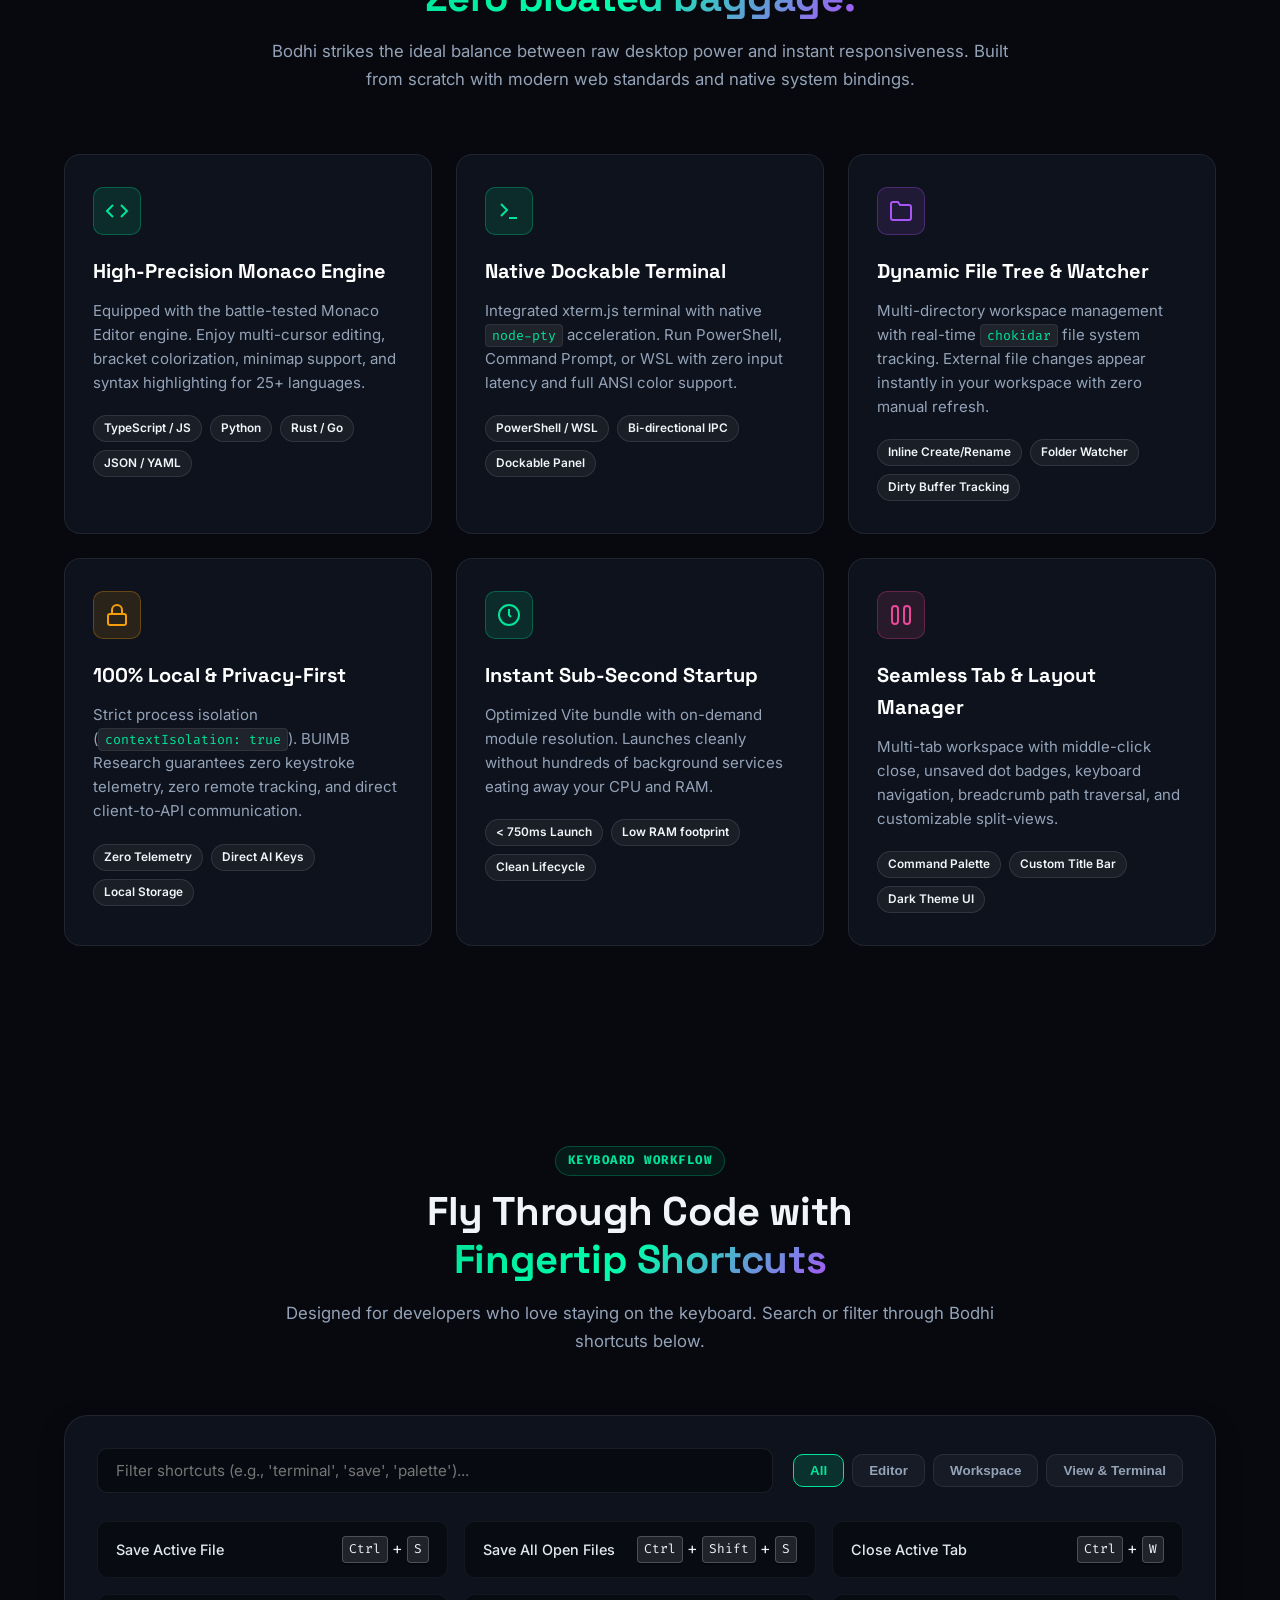
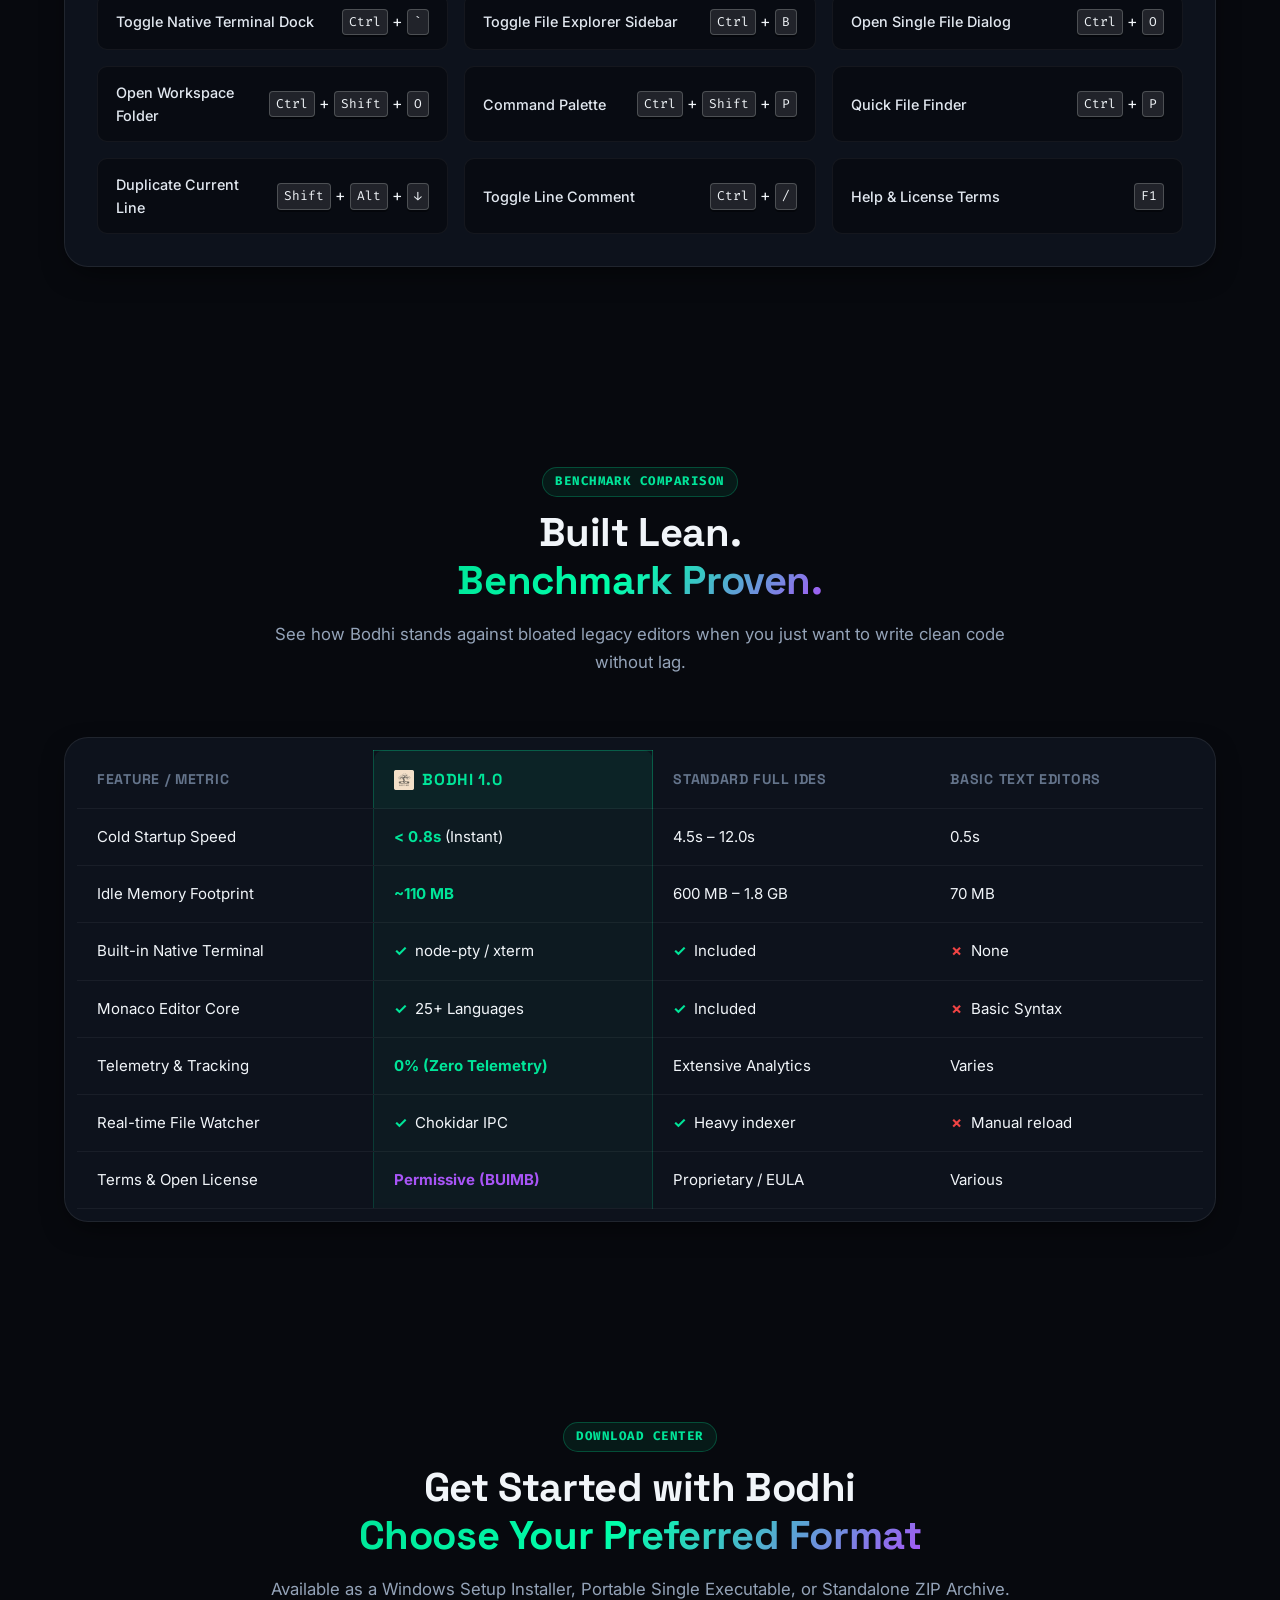
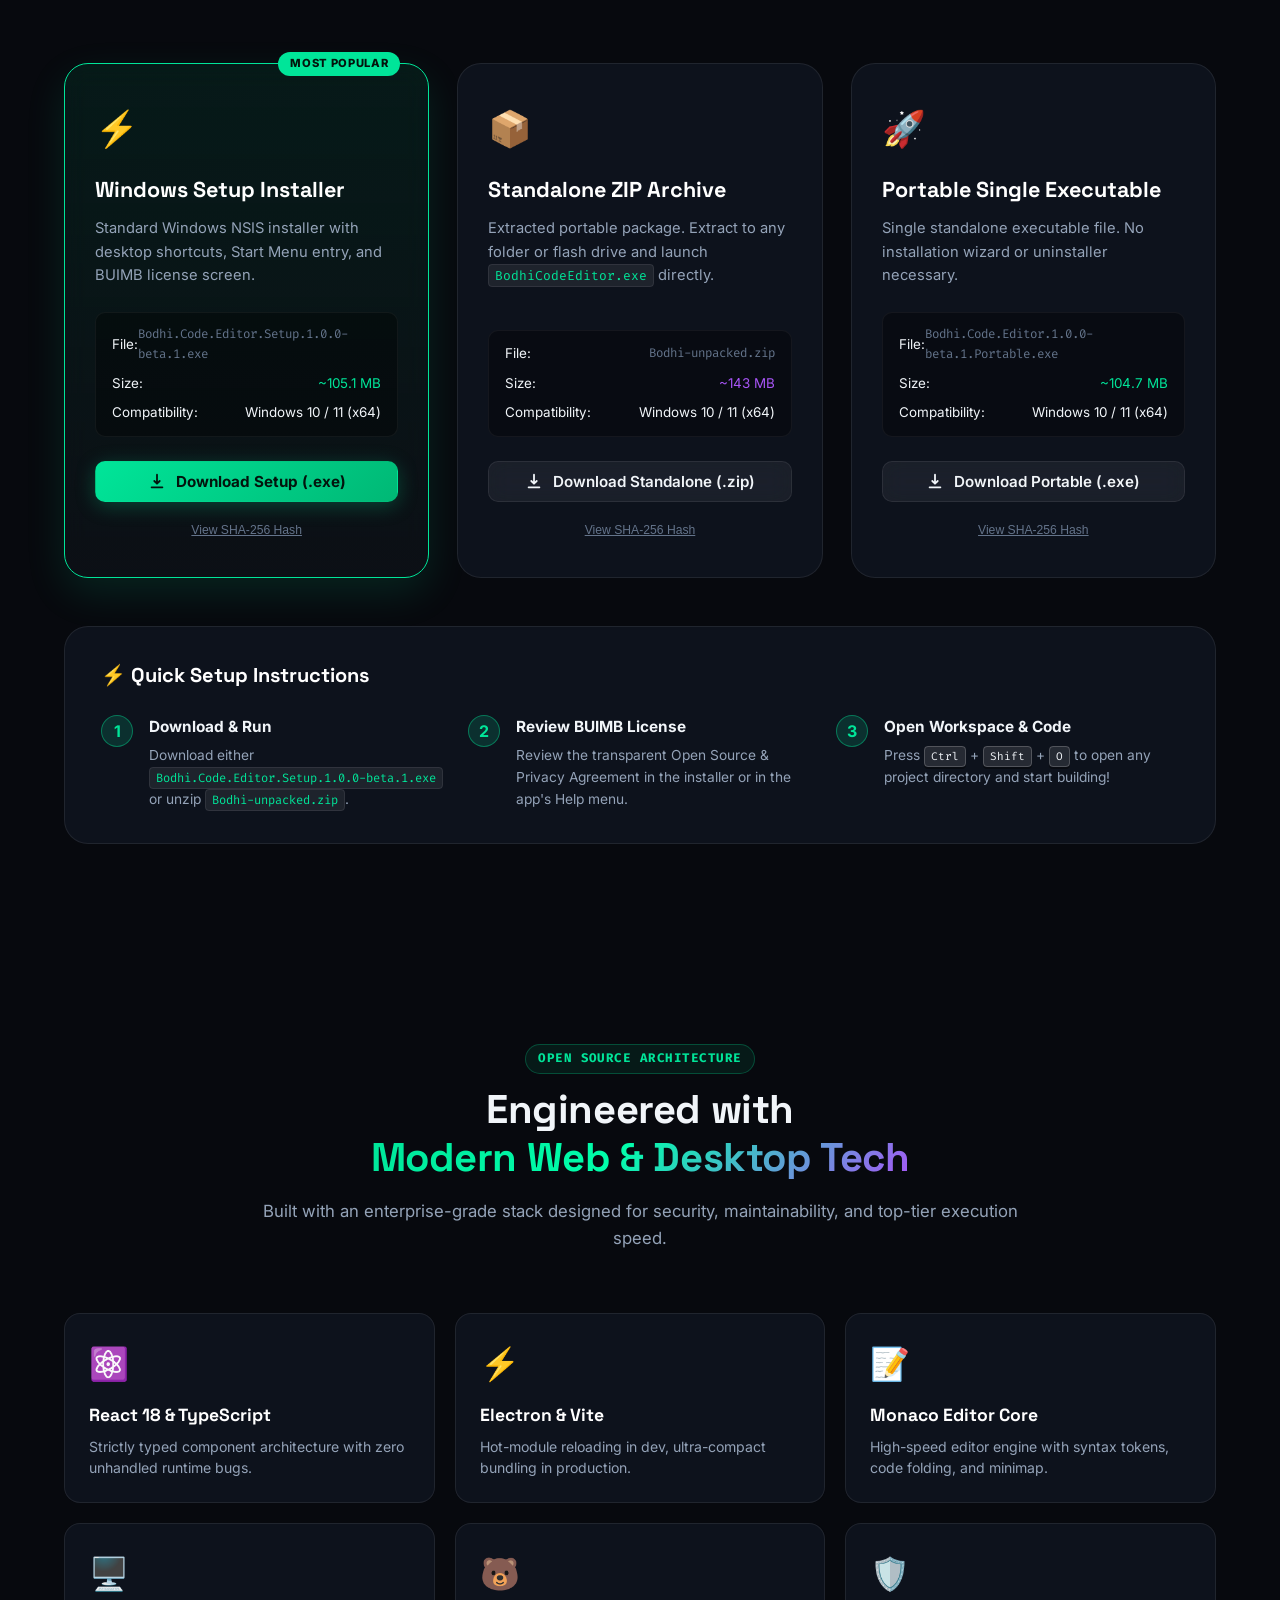
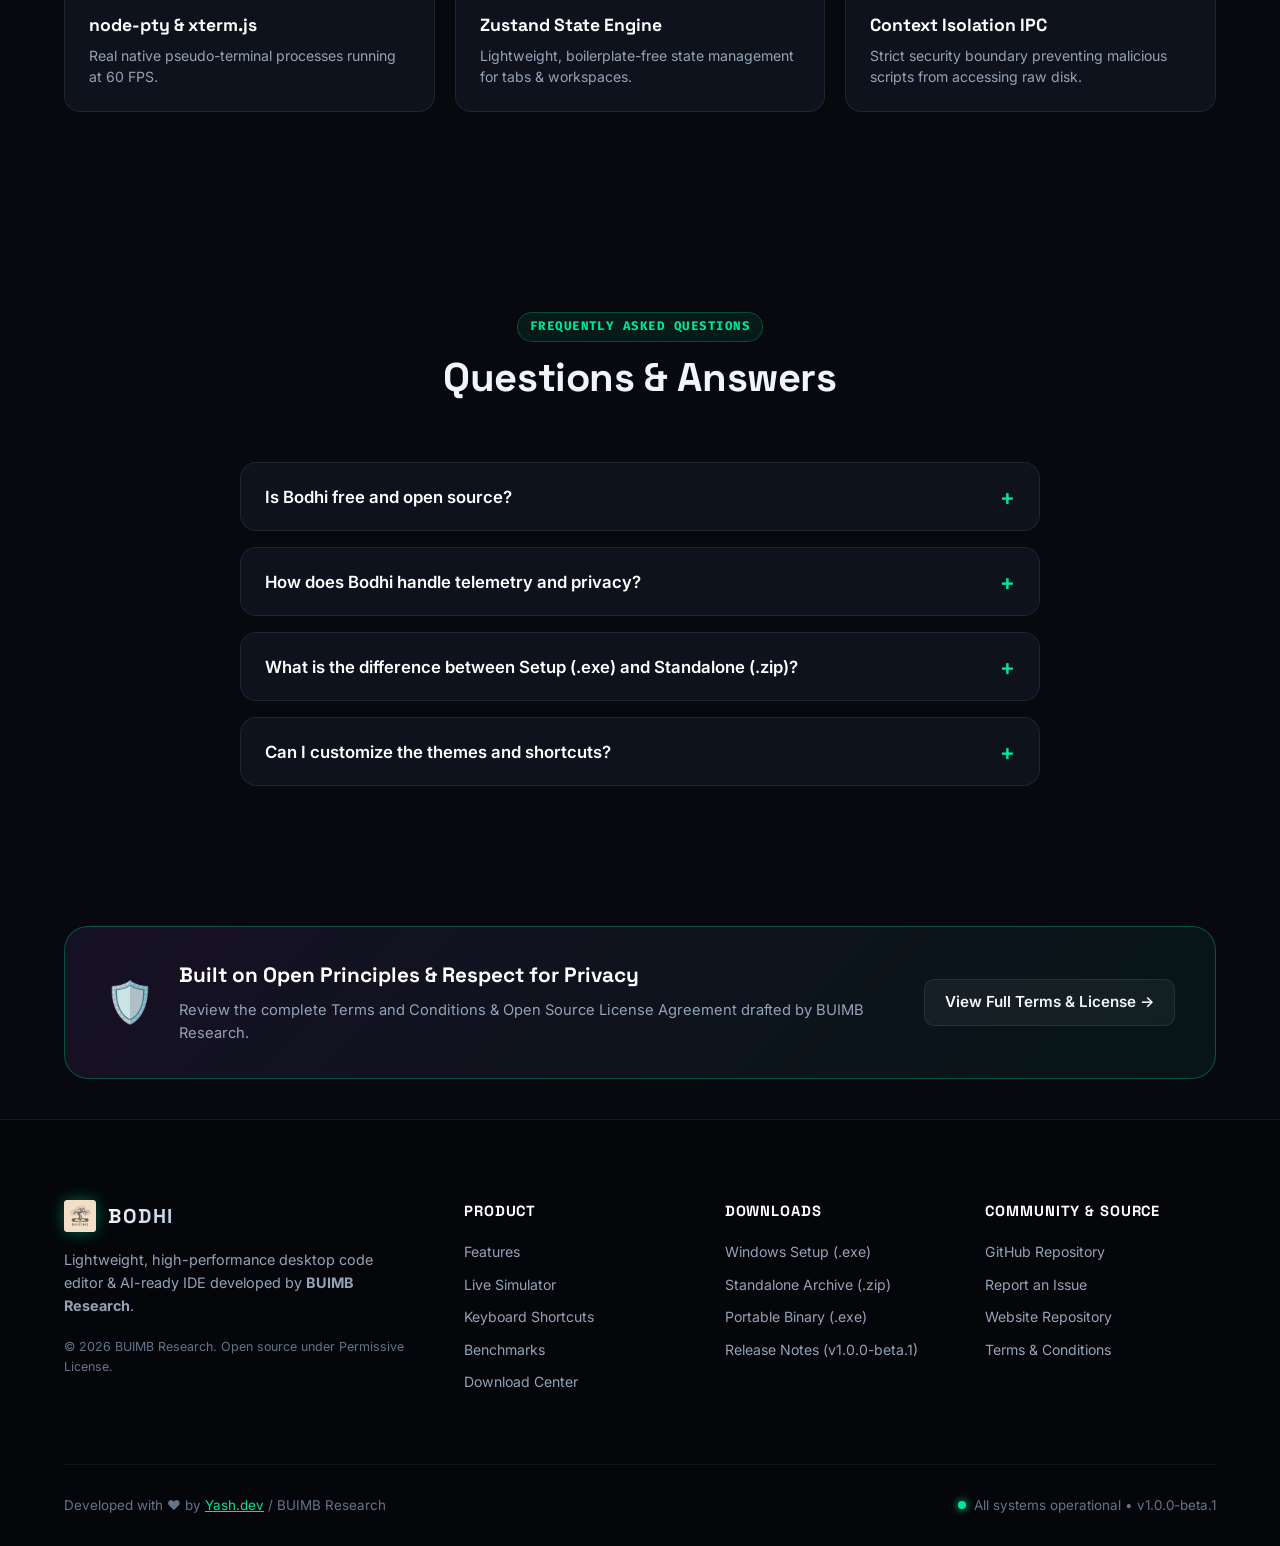
==== commit a01e3a79: "chore: update download filenames, sizes, and SHA-256 checksums for release assets" ====
--- a/index.html
+++ b/index.html
@@ -103,10 +103,10 @@
       <div class="hero-cta-group">
         <div class="download-dropdown-wrapper">
           <button type="button" class="btn btn-primary btn-xl btn-glow-lg require-agreement-trigger" 
-                  data-download-url="https://github.com/yash245-code/Bodhi/releases/download/v1.0.0-beta.1/Bodhi%20Code%20Editor%20Setup%201.0.0-beta.1.exe" 
-                  data-download-name="Bodhi Code Editor Setup 1.0.0-beta.1.exe" 
+                  data-download-url="https://github.com/yash245-code/Bodhi/releases/download/v1.0.0-beta.1/Bodhi.Code.Editor.Setup.1.0.0-beta.1.exe" 
+                  data-download-name="Bodhi.Code.Editor.Setup.1.0.0-beta.1.exe" 
                   data-download-type="Windows Setup Installer (NSIS)" 
-                  data-download-size="~104.7 MB" 
+                  data-download-size="~105.1 MB" 
                   id="hero-setup-download">
             <div class="btn-icon-box">
               <svg viewBox="0 0 24 24" fill="currentColor" class="icon-win">
@@ -125,36 +125,36 @@
           <!-- Dropdown Menu -->
           <div class="download-dropdown-menu" id="hero-dropdown-menu">
             <div class="dropdown-option require-agreement-trigger" 
-                 data-download-url="https://github.com/yash245-code/Bodhi/releases/download/v1.0.0-beta.1/Bodhi%20Code%20Editor%20Setup%201.0.0-beta.1.exe" 
-                 data-download-name="Bodhi Code Editor Setup 1.0.0-beta.1.exe" 
+                 data-download-url="https://github.com/yash245-code/Bodhi/releases/download/v1.0.0-beta.1/Bodhi.Code.Editor.Setup.1.0.0-beta.1.exe" 
+                 data-download-name="Bodhi.Code.Editor.Setup.1.0.0-beta.1.exe" 
                  data-download-type="Windows Setup Installer" 
-                 data-download-size="~104.7 MB">
+                 data-download-size="~105.1 MB">
               <div class="opt-icon">⚡</div>
               <div class="opt-details">
                 <span class="opt-title">Windows Installer (.exe) <span class="badge-rec">Recommended</span></span>
-                <span class="opt-meta">Full desktop integration with Terms installer &bull; ~104 MB</span>
+                <span class="opt-meta">Full desktop integration with Terms installer &bull; ~105 MB</span>
               </div>
             </div>
             <div class="dropdown-option require-agreement-trigger" 
-                 data-download-url="https://github.com/yash245-code/Bodhi/releases/download/v1.0.0-beta.1/Bodhi%20Code%20Editor%201.0.0-beta.1%20Windows%20%28ZIP%29.zip" 
-                 data-download-name="Bodhi Code Editor 1.0.0-beta.1 Windows (ZIP).zip" 
+                 data-download-url="https://github.com/yash245-code/Bodhi/releases/download/v1.0.0-beta.1/Bodhi-unpacked.zip" 
+                 data-download-name="Bodhi-unpacked.zip" 
                  data-download-type="Standalone ZIP Package" 
-                 data-download-size="~103.3 MB">
+                 data-download-size="~143 MB">
               <div class="opt-icon">📦</div>
               <div class="opt-details">
                 <span class="opt-title">Windows Standalone Archive (.zip)</span>
-                <span class="opt-meta">No setup needed. Extract and run anywhere &bull; ~103 MB</span>
+                <span class="opt-meta">No setup needed. Extract and run anywhere &bull; ~143 MB</span>
               </div>
             </div>
             <div class="dropdown-option require-agreement-trigger" 
-                 data-download-url="https://github.com/yash245-code/Bodhi/releases/download/v1.0.0-beta.1/Bodhi%20Code%20Editor%201.0.0-beta.1%20Portable.exe" 
-                 data-download-name="Bodhi Code Editor 1.0.0-beta.1 Portable.exe" 
+                 data-download-url="https://github.com/yash245-code/Bodhi/releases/download/v1.0.0-beta.1/Bodhi.Code.Editor.1.0.0-beta.1.Portable.exe" 
+                 data-download-name="Bodhi.Code.Editor.1.0.0-beta.1.Portable.exe" 
                  data-download-type="Portable Executable" 
-                 data-download-size="~104.2 MB">
+                 data-download-size="~104.7 MB">
               <div class="opt-icon">🚀</div>
               <div class="opt-details">
                 <span class="opt-title">Windows Portable (.exe)</span>
-                <span class="opt-meta">Single executable file, zero installation &bull; ~104 MB</span>
+                <span class="opt-meta">Single executable file, zero installation &bull; ~105 MB</span>
               </div>
             </div>
           </div>
@@ -609,16 +609,16 @@
           <p class="dl-desc">Standard Windows NSIS installer with desktop shortcuts, Start Menu entry, and BUIMB license screen.</p>
           
           <div class="dl-meta-box">
-            <div class="dl-meta-row"><span>File:</span> <code class="mono-tag">Bodhi Code Editor Setup 1.0.0-beta.1.exe</code></div>
-            <div class="dl-meta-row"><span>Size:</span> <span class="green">~104.7 MB</span></div>
+            <div class="dl-meta-row"><span>File:</span> <code class="mono-tag">Bodhi.Code.Editor.Setup.1.0.0-beta.1.exe</code></div>
+            <div class="dl-meta-row"><span>Size:</span> <span class="green">~105.1 MB</span></div>
             <div class="dl-meta-row"><span>Compatibility:</span> <span>Windows 10 / 11 (x64)</span></div>
           </div>
 
           <button type="button" class="btn btn-primary btn-block btn-glow require-agreement-trigger" 
-                  data-download-url="https://github.com/yash245-code/Bodhi/releases/download/v1.0.0-beta.1/Bodhi%20Code%20Editor%20Setup%201.0.0-beta.1.exe" 
-                  data-download-name="Bodhi Code Editor Setup 1.0.0-beta.1.exe" 
+                  data-download-url="https://github.com/yash245-code/Bodhi/releases/download/v1.0.0-beta.1/Bodhi.Code.Editor.Setup.1.0.0-beta.1.exe" 
+                  data-download-name="Bodhi.Code.Editor.Setup.1.0.0-beta.1.exe" 
                   data-download-type="Windows Setup Installer (NSIS)" 
-                  data-download-size="~104.7 MB" 
+                  data-download-size="~105.1 MB" 
                   id="download-setup-btn">
             <svg class="icon" viewBox="0 0 20 20" fill="currentColor"><path fill-rule="evenodd" d="M3 17a1 1 0 011-1h12a1 1 0 110 2H4a1 1 0 01-1-1zm3.293-7.707a1 1 0 011.414 0L9 10.586V3a1 1 0 112 0v7.586l1.293-1.293a1 1 0 111.414 1.414l-3 3a1 1 0 01-1.414 0l-3-3a1 1 0 010-1.414z" clip-rule="evenodd"/></svg>
             <span>Download Setup (.exe)</span>
@@ -627,8 +627,8 @@
           <div class="hash-toggle-wrap">
             <button class="hash-btn" data-target="hash-setup">View SHA-256 Hash</button>
             <div class="hash-box" id="hash-setup">
-              <code>SHA256: 4f8d9b2e...bodhi-setup-v1.0.0-beta.1</code>
-              <button class="copy-hash-btn" data-hash="bodhi-setup-1.0.0-beta.1-sha256">Copy</button>
+              <code>SHA256: 7bf1426f...e74ae2093596d515299e88d901820a9a1b6ff19</code>
+              <button class="copy-hash-btn" data-hash="7bf1426fe799fd4cce2307066e74ae2093596d515299e88d901820a9a1b6ff19">Copy</button>
             </div>
           </div>
         </div>
@@ -640,16 +640,16 @@
           <p class="dl-desc">Extracted portable package. Extract to any folder or flash drive and launch <code class="inline-code">BodhiCodeEditor.exe</code> directly.</p>
           
           <div class="dl-meta-box">
-            <div class="dl-meta-row"><span>File:</span> <code class="mono-tag">Bodhi Code Editor 1.0.0-beta.1 Windows (ZIP).zip</code></div>
-            <div class="dl-meta-row"><span>Size:</span> <span class="purple">~103.3 MB</span></div>
+            <div class="dl-meta-row"><span>File:</span> <code class="mono-tag">Bodhi-unpacked.zip</code></div>
+            <div class="dl-meta-row"><span>Size:</span> <span class="purple">~143 MB</span></div>
             <div class="dl-meta-row"><span>Compatibility:</span> <span>Windows 10 / 11 (x64)</span></div>
           </div>
 
           <button type="button" class="btn btn-secondary btn-block require-agreement-trigger" 
-                  data-download-url="https://github.com/yash245-code/Bodhi/releases/download/v1.0.0-beta.1/Bodhi%20Code%20Editor%201.0.0-beta.1%20Windows%20%28ZIP%29.zip" 
-                  data-download-name="Bodhi Code Editor 1.0.0-beta.1 Windows (ZIP).zip" 
+                  data-download-url="https://github.com/yash245-code/Bodhi/releases/download/v1.0.0-beta.1/Bodhi-unpacked.zip" 
+                  data-download-name="Bodhi-unpacked.zip" 
                   data-download-type="Standalone ZIP Archive" 
-                  data-download-size="~103.3 MB" 
+                  data-download-size="~143 MB" 
                   id="download-zip-btn">
             <svg class="icon" viewBox="0 0 20 20" fill="currentColor"><path fill-rule="evenodd" d="M3 17a1 1 0 011-1h12a1 1 0 110 2H4a1 1 0 01-1-1zm3.293-7.707a1 1 0 011.414 0L9 10.586V3a1 1 0 112 0v7.586l1.293-1.293a1 1 0 111.414 1.414l-3 3a1 1 0 01-1.414 0l-3-3a1 1 0 010-1.414z" clip-rule="evenodd"/></svg>
             <span>Download Standalone (.zip)</span>
@@ -658,8 +658,8 @@
           <div class="hash-toggle-wrap">
             <button class="hash-btn" data-target="hash-zip">View SHA-256 Hash</button>
             <div class="hash-box" id="hash-zip">
-              <code>SHA256: 7e2a1c8f...bodhi-zip-v1.0.0-beta.1</code>
-              <button class="copy-hash-btn" data-hash="bodhi-zip-1.0.0-beta.1-sha256">Copy</button>
+              <code>SHA256: 9dcf2fb9...4ec6dd82a41e5c5b3e6223</code>
+              <button class="copy-hash-btn" data-hash="9dcf2fb9cb0422abaddd8c49bb569e43893ace6e4f4ec6dd82a41e5c5b3e6223">Copy</button>
             </div>
           </div>
         </div>
@@ -671,16 +671,16 @@
           <p class="dl-desc">Single standalone executable file. No installation wizard or uninstaller necessary.</p>
           
           <div class="dl-meta-box">
-            <div class="dl-meta-row"><span>File:</span> <code class="mono-tag">Bodhi Code Editor 1.0.0-beta.1 Portable.exe</code></div>
-            <div class="dl-meta-row"><span>Size:</span> <span class="green">~104.2 MB</span></div>
+            <div class="dl-meta-row"><span>File:</span> <code class="mono-tag">Bodhi.Code.Editor.1.0.0-beta.1.Portable.exe</code></div>
+            <div class="dl-meta-row"><span>Size:</span> <span class="green">~104.7 MB</span></div>
             <div class="dl-meta-row"><span>Compatibility:</span> <span>Windows 10 / 11 (x64)</span></div>
           </div>
 
           <button type="button" class="btn btn-secondary btn-block require-agreement-trigger" 
-                  data-download-url="https://github.com/yash245-code/Bodhi/releases/download/v1.0.0-beta.1/Bodhi%20Code%20Editor%201.0.0-beta.1%20Portable.exe" 
-                  data-download-name="Bodhi Code Editor 1.0.0-beta.1 Portable.exe" 
+                  data-download-url="https://github.com/yash245-code/Bodhi/releases/download/v1.0.0-beta.1/Bodhi.Code.Editor.1.0.0-beta.1.Portable.exe" 
+                  data-download-name="Bodhi.Code.Editor.1.0.0-beta.1.Portable.exe" 
                   data-download-type="Portable Executable" 
-                  data-download-size="~104.2 MB" 
+                  data-download-size="~104.7 MB" 
                   id="download-portable-btn">
             <svg class="icon" viewBox="0 0 20 20" fill="currentColor"><path fill-rule="evenodd" d="M3 17a1 1 0 011-1h12a1 1 0 110 2H4a1 1 0 01-1-1zm3.293-7.707a1 1 0 011.414 0L9 10.586V3a1 1 0 112 0v7.586l1.293-1.293a1 1 0 111.414 1.414l-3 3a1 1 0 01-1.414 0l-3-3a1 1 0 010-1.414z" clip-rule="evenodd"/></svg>
             <span>Download Portable (.exe)</span>
@@ -689,8 +689,8 @@
           <div class="hash-toggle-wrap">
             <button class="hash-btn" data-target="hash-portable">View SHA-256 Hash</button>
             <div class="hash-box" id="hash-portable">
-              <code>SHA256: 9b1c4e7d...bodhi-portable-v1.0.0-beta.1</code>
-              <button class="copy-hash-btn" data-hash="bodhi-portable-1.0.0-beta.1-sha256">Copy</button>
+              <code>SHA256: 14e78c86...f750d12918239182b4d9f4</code>
+              <button class="copy-hash-btn" data-hash="14e78c86c77e8ae08c4e69f54551a39db5fe212dfdf750d12918239182b4d9f4">Copy</button>
             </div>
           </div>
         </div>
@@ -707,7 +707,7 @@
             <div class="step-num">1</div>
             <div class="step-body">
               <strong>Download &amp; Run</strong>
-              <p>Download either <code class="inline-code">Bodhi Code Editor Setup 1.0.0-beta.1.exe</code> or unzip <code class="inline-code">Bodhi Code Editor 1.0.0-beta.1 Windows (ZIP).zip</code>.</p>
+              <p>Download either <code class="inline-code">Bodhi.Code.Editor.Setup.1.0.0-beta.1.exe</code> or unzip <code class="inline-code">Bodhi-unpacked.zip</code>.</p>
             </div>
           </div>
           <div class="guide-step">
@@ -914,8 +914,8 @@
         <div class="agreement-file-header">
           <span class="agreement-file-icon" id="agreement-modal-icon">⚡</span>
           <div class="agreement-file-info">
-            <span class="agreement-file-name" id="agreement-file-name">Bodhi Code Editor Setup 1.0.0-beta.1.exe</span>
-            <span class="agreement-file-meta" id="agreement-file-meta">Windows Setup Installer &bull; ~104.7 MB</span>
+            <span class="agreement-file-name" id="agreement-file-name">Bodhi.Code.Editor.Setup.1.0.0-beta.1.exe</span>
+            <span class="agreement-file-meta" id="agreement-file-meta">Windows Setup Installer &bull; ~105.1 MB</span>
           </div>
         </div>
 
